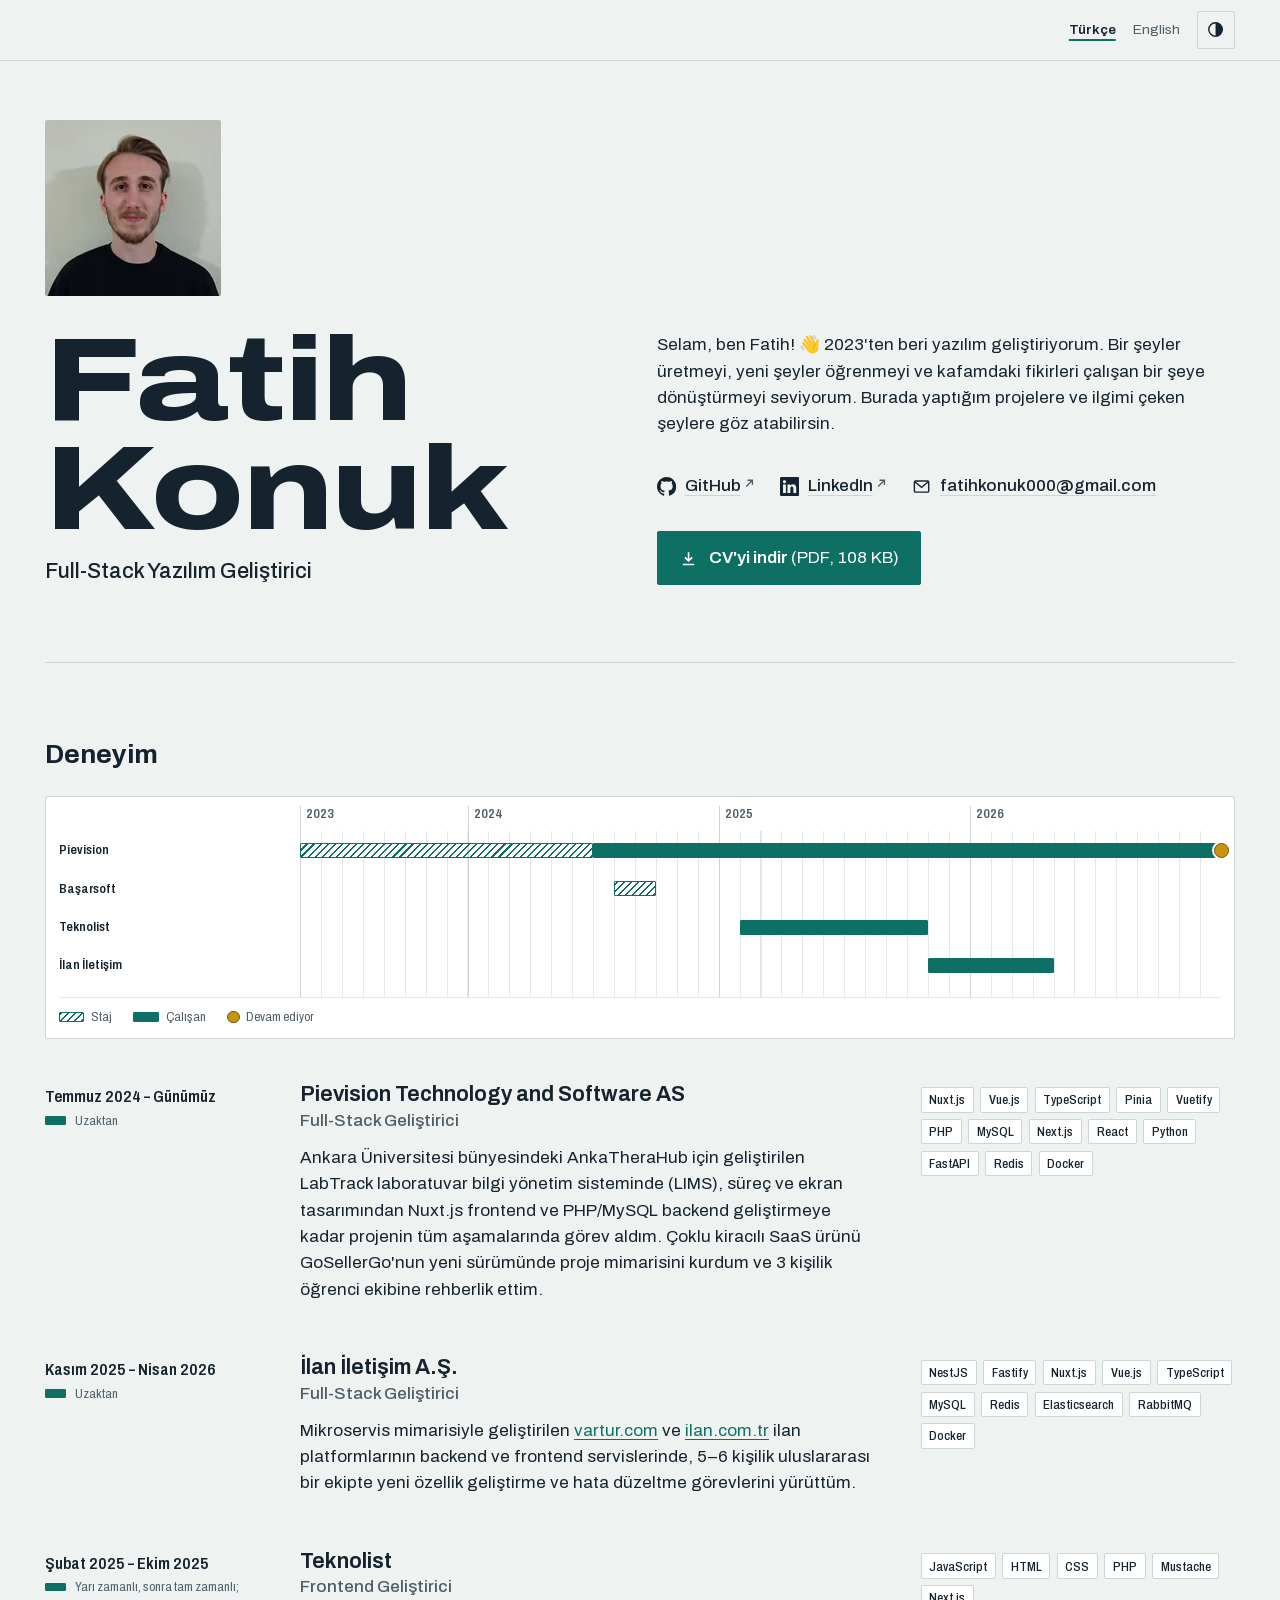
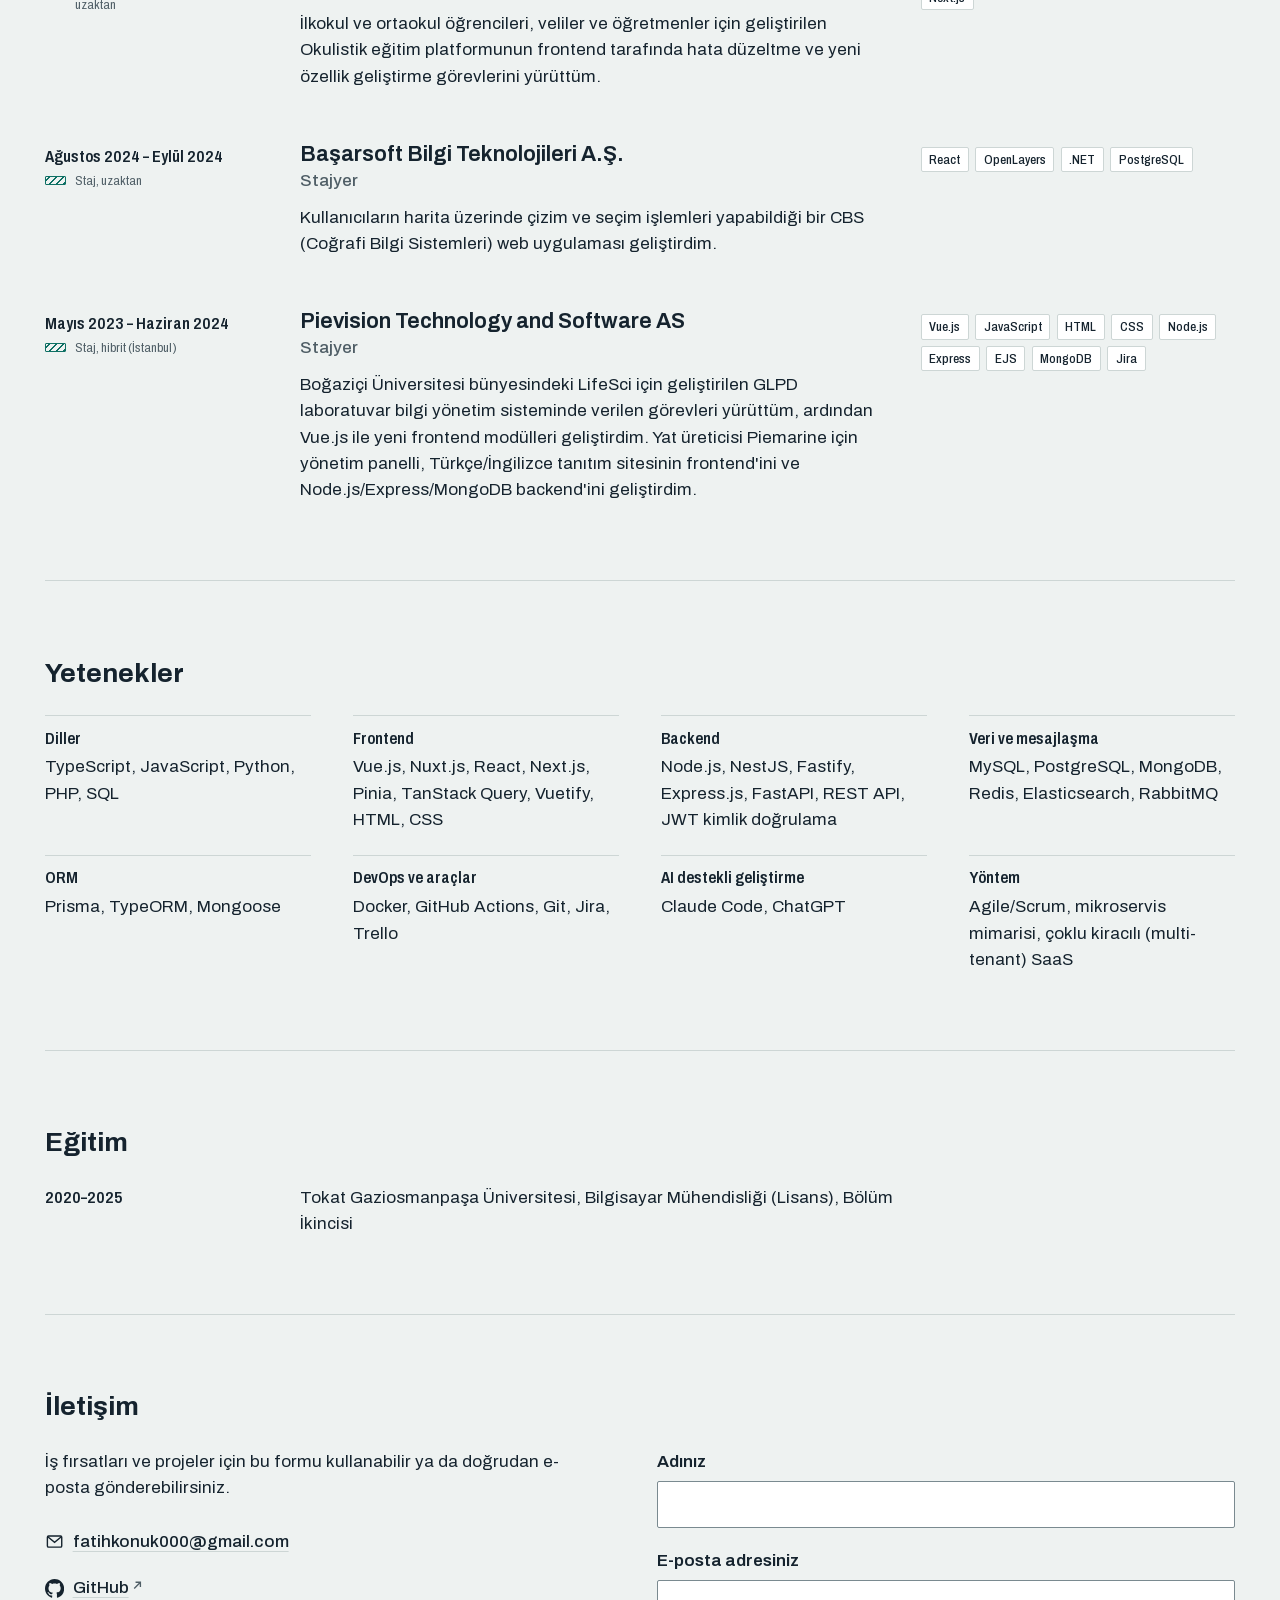
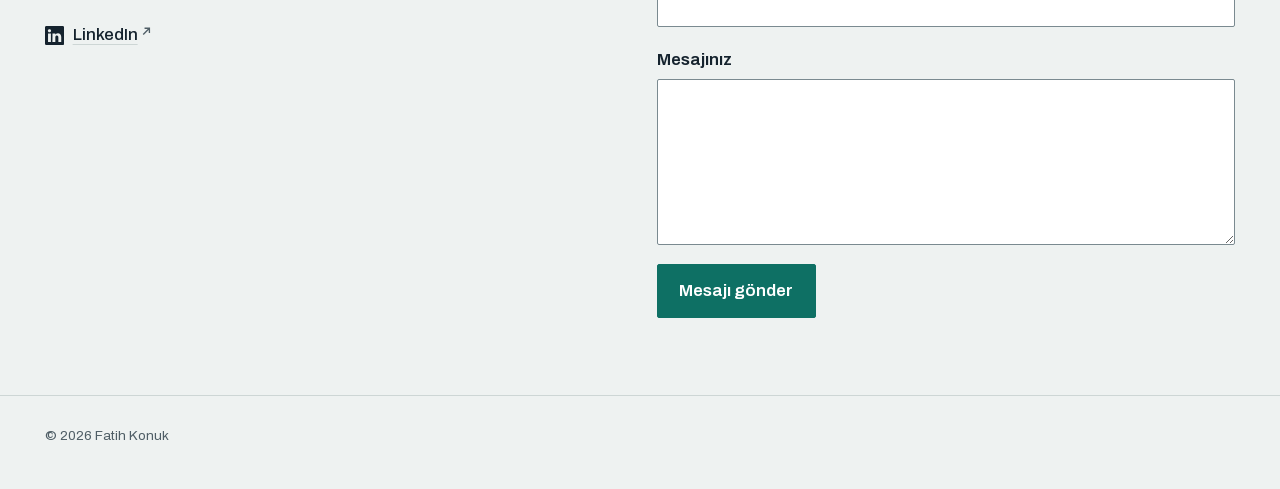
==== index.html @ 6379b663 "Geniş ekran düzeni, scroll animasyonları ve iletişim formu - ≥1200px'te geniş konteyner: iki sütunlu" ====
<!doctype html>
<html lang="tr">
<head>
<meta charset="utf-8">
<meta name="viewport" content="width=device-width, initial-scale=1">
<script>(function(d){d.className+=" js";window.__rvT=setTimeout(function(){d.className+=" rv-off"},3000);try{var m=/[?&]theme=(light|dark)/.exec(location.search),t=m?m[1]:localStorage.getItem("theme");if(t==="light"||t==="dark")d.setAttribute("data-theme",t)}catch(e){}})(document.documentElement)</script>
<title>Fatih Konuk | Full-Stack Yazılım Geliştirici</title>
<meta name="description" content="Fatih Konuk, Vue.js/Nuxt.js, React/Next.js, Node.js/NestJS ve PHP ile kurumsal web uygulamaları geliştiren full-stack geliştirici. Deneyim, yetenekler ve CV.">
<link rel="canonical" href="https://fatihkonuk.github.io/">
<link rel="alternate" hreflang="tr" href="https://fatihkonuk.github.io/">
<link rel="alternate" hreflang="en" href="https://fatihkonuk.github.io/en/">
<link rel="alternate" hreflang="x-default" href="https://fatihkonuk.github.io/">
<meta name="color-scheme" content="light dark">
<meta name="theme-color" content="#EEF2F1" media="(prefers-color-scheme: light)">
<meta name="theme-color" content="#0F1B1D" media="(prefers-color-scheme: dark)">
<meta property="og:type" content="profile">
<meta property="og:site_name" content="Fatih Konuk">
<meta property="og:title" content="Fatih Konuk | Full-Stack Yazılım Geliştirici">
<meta property="og:description" content="Vue.js/Nuxt.js, React/Next.js, Node.js/NestJS ve PHP ile kurumsal web uygulamaları geliştiren full-stack geliştirici. Deneyim, yetenekler ve CV.">
<meta property="og:url" content="https://fatihkonuk.github.io/">
<meta property="og:locale" content="tr_TR">
<meta property="og:locale:alternate" content="en_US">
<meta property="og:image" content="https://fatihkonuk.github.io/assets/img/og-tr.jpg">
<meta property="og:image:width" content="1200">
<meta property="og:image:height" content="630">
<meta property="og:image:alt" content="Fatih Konuk, Full-Stack Yazılım Geliştirici">
<meta property="profile:first_name" content="Fatih">
<meta property="profile:last_name" content="Konuk">
<meta name="twitter:card" content="summary_large_image">
<link rel="icon" href="/favicon.ico" sizes="32x32">
<link rel="icon" href="/favicon.svg" type="image/svg+xml">
<link rel="apple-touch-icon" href="/apple-touch-icon.png">
<link rel="preload" href="/assets/fonts/archivo.woff2" as="font" type="font/woff2" crossorigin>
<link rel="stylesheet" href="/assets/css/site.css">
<script src="/assets/js/site.js" defer></script>
<script type="application/ld+json">
{
  "@context": "https://schema.org",
  "@type": "Person",
  "name": "Fatih Konuk",
  "jobTitle": "Full-Stack Yazılım Geliştirici",
  "url": "https://fatihkonuk.github.io/",
  "image": "https://fatihkonuk.github.io/assets/img/profil-352.jpg",
  "email": "mailto:fatihkonuk000@gmail.com",
  "sameAs": [
    "https://github.com/fatihkonuk",
    "https://www.linkedin.com/in/fatihkonuk/"
  ],
  "worksFor": {
    "@type": "Organization",
    "name": "Pievision Technology and Software AS"
  },
  "alumniOf": {
    "@type": "CollegeOrUniversity",
    "name": "Tokat Gaziosmanpaşa Üniversitesi"
  },
  "knowsAbout": ["Vue.js", "Nuxt.js", "React", "Next.js", "TypeScript", "JavaScript", "Node.js", "NestJS", "PHP", "Python", "FastAPI", "MySQL", "PostgreSQL", "Redis", "Docker"]
}
</script>
</head>
<body>
<a class="skip" href="#main">İçeriğe geç</a>

<header class="topbar">
  <div class="wrap">
    <nav class="lang" aria-label="Dil">
      <a href="/" aria-current="page">Türkçe</a>
      <a href="/en/" hreflang="en" lang="en">English</a>
    </nav>
    <button class="theme-toggle" type="button" aria-pressed="false" title="Temayı değiştir">
      <svg viewBox="0 0 24 24" aria-hidden="true" focusable="false"><circle cx="12" cy="12" r="8.5" fill="none" stroke="currentColor" stroke-width="1.75"/><path d="M12 3.5a8.5 8.5 0 0 1 0 17z" fill="currentColor"/></svg>
      <span class="vh">Koyu tema</span>
    </button>
  </div>
</header>

<main id="main" class="wrap">

  <section id="about" class="hero row" aria-labelledby="name">
    <div class="photo">
      <picture>
        <source type="image/avif" srcset="/assets/img/profil-176.avif 176w, /assets/img/profil-352.avif 352w" sizes="(min-width: 60em) 176px, 96px">
        <source type="image/webp" srcset="/assets/img/profil-176.webp 176w, /assets/img/profil-352.webp 352w" sizes="(min-width: 60em) 176px, 96px">
        <img src="/assets/img/profil-352.jpg" width="176" height="176" alt="Fatih Konuk" fetchpriority="high">
      </picture>
    </div>
    <div class="ident">
      <h1 id="name"><span>Fatih Konuk</span></h1>
      <p class="title">Full-Stack Yazılım Geliştirici</p>
    </div>
    <div class="pitch">
      <p class="about">Selam, ben Fatih! 👋 2023'ten beri yazılım geliştiriyorum. Bir şeyler üretmeyi, yeni şeyler öğrenmeyi ve kafamdaki fikirleri çalışan bir şeye dönüştürmeyi seviyorum. Burada yaptığım projelere ve ilgimi çeken şeylere göz atabilirsin.</p>
      <ul class="contact">
        <li><a href="https://github.com/fatihkonuk" target="_blank" rel="noopener noreferrer"><svg viewBox="0 0 16 16" aria-hidden="true" focusable="false"><path fill="currentColor" d="M8 0C3.58 0 0 3.58 0 8c0 3.54 2.29 6.53 5.47 7.59.4.07.55-.17.55-.38 0-.19-.01-.82-.01-1.49-2.01.37-2.53-.49-2.69-.94-.09-.23-.48-.94-.82-1.13-.28-.15-.68-.52-.01-.53.63-.01 1.08.58 1.23.82.72 1.21 1.87.87 2.33.66.07-.52.28-.87.51-1.07-1.78-.2-3.64-.89-3.64-3.95 0-.87.31-1.59.82-2.15-.08-.2-.36-1.02.08-2.12 0 0 .67-.21 2.2.82.64-.18 1.32-.27 2-.27.68 0 1.36.09 2 .27 1.53-1.04 2.2-.82 2.2-.82.44 1.1.16 1.92.08 2.12.51.56.82 1.27.82 2.15 0 3.07-1.87 3.75-3.65 3.95.29.25.54.73.54 1.48 0 1.07-.01 1.93-.01 2.2 0 .21.15.46.55.38A8.01 8.01 0 0 0 16 8c0-4.42-3.58-8-8-8z"/></svg><span>GitHub</span><svg class="ext" viewBox="0 0 12 12" aria-hidden="true" focusable="false"><path d="M4 2.5h5.5V8M9.5 2.5 2.5 9.5" fill="none" stroke="currentColor" stroke-width="1.5"/></svg><span class="vh"> (yeni sekmede açılır)</span></a></li>
        <li><a href="https://www.linkedin.com/in/fatihkonuk/" target="_blank" rel="noopener noreferrer"><svg viewBox="0 0 16 16" aria-hidden="true" focusable="false"><path fill="currentColor" d="M0 1.15C0 .51.53 0 1.18 0h13.64C15.47 0 16 .51 16 1.15v13.7c0 .64-.53 1.15-1.18 1.15H1.18C.53 16 0 15.49 0 14.85V1.15zm4.94 12.25V6.17h-2.4v7.23h2.4zm-1.2-8.21c.84 0 1.36-.56 1.36-1.25-.02-.71-.52-1.25-1.34-1.25-.82 0-1.36.54-1.36 1.25 0 .69.52 1.25 1.33 1.25h.01zm4.91 8.21V9.36c0-.22.02-.43.08-.59.17-.43.57-.88 1.23-.88.87 0 1.22.66 1.22 1.63v3.87h2.4V9.25c0-2.22-1.18-3.25-2.76-3.25-1.27 0-1.85.7-2.17 1.19V6.17h-2.4c.03.68 0 7.23 0 7.23h2.4z"/></svg><span>LinkedIn</span><svg class="ext" viewBox="0 0 12 12" aria-hidden="true" focusable="false"><path d="M4 2.5h5.5V8M9.5 2.5 2.5 9.5" fill="none" stroke="currentColor" stroke-width="1.5"/></svg><span class="vh"> (yeni sekmede açılır)</span></a></li>
        <li><a href="mailto:fatihkonuk000@gmail.com" rel="noopener noreferrer"><svg viewBox="0 0 24 24" aria-hidden="true" focusable="false"><rect x="3" y="5" width="18" height="14" rx="1.5" fill="none" stroke="currentColor" stroke-width="1.75"/><path d="m3.5 6 8.5 7 8.5-7" fill="none" stroke="currentColor" stroke-width="1.75"/></svg><span>fatihkonuk000@gmail.com</span></a></li>
      </ul>
      <a class="cv btn" href="/cv/fatih-konuk-cv.pdf" download="Fatih-Konuk-CV.pdf" type="application/pdf"><svg viewBox="0 0 24 24" aria-hidden="true" focusable="false"><path d="M12 4v11m-4.5-4.5L12 15l4.5-4.5M5 19.5h14" fill="none" stroke="currentColor" stroke-width="2"/></svg><span>CV'yi indir <span class="meta">(PDF, 108 KB)</span></span></a>
    </div>
  </section>

  <section id="experience" aria-labelledby="experience-h">
    <h2 id="experience-h">Deneyim</h2>

    <figure class="lanes" aria-hidden="true">
      <div class="scale">
        <span class="yr" style="--m:0" data-y="2023" data-ys="’23"></span>
        <span class="yr" style="--m:8" data-y="2024" data-ys="’24"></span>
        <span class="yr" style="--m:20" data-y="2025" data-ys="’25"></span>
        <span class="yr" style="--m:32" data-y="2026" data-ys="’26"></span>
      </div>
      <div class="lane">
        <span class="lane-name">Pievision</span>
        <span class="track"><span class="bar intern" style="--s:0;--e:14;--i:0"></span><span class="bar" style="--s:14;--i:1"></span><span class="now"></span></span>
      </div>
      <div class="lane">
        <span class="lane-name">Başarsoft</span>
        <span class="track"><span class="bar intern" style="--s:15;--e:17;--i:2"></span></span>
      </div>
      <div class="lane">
        <span class="lane-name">Teknolist</span>
        <span class="track"><span class="bar" style="--s:21;--e:30;--i:3"></span></span>
      </div>
      <div class="lane">
        <span class="lane-name">İlan İletişim</span>
        <span class="track"><span class="bar" style="--s:30;--e:36;--i:4"></span></span>
      </div>
      <figcaption class="legend"><span><i class="intern"></i>Staj</span><span><i></i>Çalışan</span><span><i class="dot"></i>Devam ediyor</span></figcaption>
    </figure>

    <ol class="jobs">
      <li class="job row">
        <div class="when">
          <p class="dates"><time datetime="2024-07">Temmuz 2024</time> – Günümüz</p>
          <p class="kind">Uzaktan</p>
        </div>
        <div class="body">
          <h3>Pievision Technology and Software AS</h3>
          <p class="role">Full-Stack Geliştirici</p>
          <p class="desc">Ankara Üniversitesi bünyesindeki AnkaTheraHub için geliştirilen LabTrack laboratuvar bilgi yönetim sisteminde (LIMS), süreç ve ekran tasarımından Nuxt.js frontend ve PHP/MySQL backend geliştirmeye kadar projenin tüm aşamalarında görev aldım. Çoklu kiracılı SaaS ürünü GoSellerGo'nun yeni sürümünde proje mimarisini kurdum ve 3 kişilik öğrenci ekibine rehberlik ettim.</p>
        </div>
        <ul class="tags" aria-label="Teknolojiler">
          <li>Nuxt.js</li><li>Vue.js</li><li>TypeScript</li><li>Pinia</li><li>Vuetify</li><li>PHP</li><li>MySQL</li><li>Next.js</li><li>React</li><li>Python</li><li>FastAPI</li><li>Redis</li><li>Docker</li>
        </ul>
      </li>
      <li class="job row">
        <div class="when">
          <p class="dates"><time datetime="2025-11">Kasım 2025</time> – <time datetime="2026-04">Nisan 2026</time></p>
          <p class="kind">Uzaktan</p>
        </div>
        <div class="body">
          <h3>İlan İletişim A.Ş.</h3>
          <p class="role">Full-Stack Geliştirici</p>
          <p class="desc">Mikroservis mimarisiyle geliştirilen <a href="https://vartur.com" rel="noopener noreferrer">vartur.com</a> ve <a href="https://ilan.com.tr" rel="noopener noreferrer">ilan.com.tr</a> ilan platformlarının backend ve frontend servislerinde, 5–6 kişilik uluslararası bir ekipte yeni özellik geliştirme ve hata düzeltme görevlerini yürüttüm.</p>
        </div>
        <ul class="tags" aria-label="Teknolojiler">
          <li>NestJS</li><li>Fastify</li><li>Nuxt.js</li><li>Vue.js</li><li>TypeScript</li><li>MySQL</li><li>Redis</li><li>Elasticsearch</li><li>RabbitMQ</li><li>Docker</li>
        </ul>
      </li>
      <li class="job row">
        <div class="when">
          <p class="dates"><time datetime="2025-02">Şubat 2025</time> – <time datetime="2025-10">Ekim 2025</time></p>
          <p class="kind">Yarı zamanlı, sonra tam zamanlı; uzaktan</p>
        </div>
        <div class="body">
          <h3>Teknolist</h3>
          <p class="role">Frontend Geliştirici</p>
          <p class="desc">İlkokul ve ortaokul öğrencileri, veliler ve öğretmenler için geliştirilen Okulistik eğitim platformunun frontend tarafında hata düzeltme ve yeni özellik geliştirme görevlerini yürüttüm.</p>
        </div>
        <ul class="tags" aria-label="Teknolojiler">
          <li>JavaScript</li><li>HTML</li><li>CSS</li><li>PHP</li><li>Mustache</li><li>Next.js</li>
        </ul>
      </li>
      <li class="job row">
        <div class="when">
          <p class="dates"><time datetime="2024-08">Ağustos 2024</time> – <time datetime="2024-09">Eylül 2024</time></p>
          <p class="kind intern">Staj, uzaktan</p>
        </div>
        <div class="body">
          <h3>Başarsoft Bilgi Teknolojileri A.Ş.</h3>
          <p class="role">Stajyer</p>
          <p class="desc">Kullanıcıların harita üzerinde çizim ve seçim işlemleri yapabildiği bir CBS (Coğrafi Bilgi Sistemleri) web uygulaması geliştirdim.</p>
        </div>
        <ul class="tags" aria-label="Teknolojiler">
          <li>React</li><li>OpenLayers</li><li>.NET</li><li>PostgreSQL</li>
        </ul>
      </li>
      <li class="job row">
        <div class="when">
          <p class="dates"><time datetime="2023-05">Mayıs 2023</time> – <time datetime="2024-06">Haziran 2024</time></p>
          <p class="kind intern">Staj, hibrit (İstanbul)</p>
        </div>
        <div class="body">
          <h3>Pievision Technology and Software AS</h3>
          <p class="role">Stajyer</p>
          <p class="desc">Boğaziçi Üniversitesi bünyesindeki LifeSci için geliştirilen GLPD laboratuvar bilgi yönetim sisteminde verilen görevleri yürüttüm, ardından Vue.js ile yeni frontend modülleri geliştirdim. Yat üreticisi Piemarine için yönetim panelli, Türkçe/İngilizce tanıtım sitesinin frontend'ini ve Node.js/Express/MongoDB backend'ini geliştirdim.</p>
        </div>
        <ul class="tags" aria-label="Teknolojiler">
          <li>Vue.js</li><li>JavaScript</li><li>HTML</li><li>CSS</li><li>Node.js</li><li>Express</li><li>EJS</li><li>MongoDB</li><li>Jira</li>
        </ul>
      </li>
    </ol>
  </section>

  <section id="skills" aria-labelledby="skills-h">
    <h2 id="skills-h">Yetenekler</h2>
    <dl class="skills">
      <div><dt>Diller</dt><dd>TypeScript, JavaScript, Python, PHP, SQL</dd></div>
      <div><dt>Frontend</dt><dd>Vue.js, Nuxt.js, React, Next.js, Pinia, TanStack Query, Vuetify, HTML, CSS</dd></div>
      <div><dt>Backend</dt><dd>Node.js, NestJS, Fastify, Express.js, FastAPI, REST API, JWT kimlik doğrulama</dd></div>
      <div><dt>Veri ve mesajlaşma</dt><dd>MySQL, PostgreSQL, MongoDB, Redis, Elasticsearch, RabbitMQ</dd></div>
      <div><dt>ORM</dt><dd>Prisma, TypeORM, Mongoose</dd></div>
      <div><dt>DevOps ve araçlar</dt><dd>Docker, GitHub Actions, Git, Jira, Trello</dd></div>
      <div><dt>AI destekli geliştirme</dt><dd>Claude Code, ChatGPT</dd></div>
      <div><dt>Yöntem</dt><dd>Agile/Scrum, mikroservis mimarisi, çoklu kiracılı (multi-tenant) SaaS</dd></div>
    </dl>
  </section>

  <section id="education" aria-labelledby="education-h">
    <h2 id="education-h">Eğitim</h2>
    <div class="edu row">
      <p class="years"><time datetime="2020-09">2020</time>–<time datetime="2025-06">2025</time></p>
      <p>Tokat Gaziosmanpaşa Üniversitesi, Bilgisayar Mühendisliği (Lisans), Bölüm İkincisi</p>
    </div>
  </section>

  <section id="contact" aria-labelledby="contact-h">
    <h2 id="contact-h">İletişim</h2>
    <div class="contact-grid">
      <div class="contact-text">
        <p>İş fırsatları ve projeler için bu formu kullanabilir ya da doğrudan e-posta gönderebilirsiniz.</p>
        <ul class="contact contact-stack" aria-label="Doğrudan iletişim">
          <li><a href="mailto:fatihkonuk000@gmail.com" rel="noopener noreferrer"><svg viewBox="0 0 24 24" aria-hidden="true" focusable="false"><rect x="3" y="5" width="18" height="14" rx="1.5" fill="none" stroke="currentColor" stroke-width="1.75"/><path d="m3.5 6 8.5 7 8.5-7" fill="none" stroke="currentColor" stroke-width="1.75"/></svg><span>fatihkonuk000@gmail.com</span></a></li>
          <li><a href="https://github.com/fatihkonuk" target="_blank" rel="noopener noreferrer"><svg viewBox="0 0 16 16" aria-hidden="true" focusable="false"><path fill="currentColor" d="M8 0C3.58 0 0 3.58 0 8c0 3.54 2.29 6.53 5.47 7.59.4.07.55-.17.55-.38 0-.19-.01-.82-.01-1.49-2.01.37-2.53-.49-2.69-.94-.09-.23-.48-.94-.82-1.13-.28-.15-.68-.52-.01-.53.63-.01 1.08.58 1.23.82.72 1.21 1.87.87 2.33.66.07-.52.28-.87.51-1.07-1.78-.2-3.64-.89-3.64-3.95 0-.87.31-1.59.82-2.15-.08-.2-.36-1.02.08-2.12 0 0 .67-.21 2.2.82.64-.18 1.32-.27 2-.27.68 0 1.36.09 2 .27 1.53-1.04 2.2-.82 2.2-.82.44 1.1.16 1.92.08 2.12.51.56.82 1.27.82 2.15 0 3.07-1.87 3.75-3.65 3.95.29.25.54.73.54 1.48 0 1.07-.01 1.93-.01 2.2 0 .21.15.46.55.38A8.01 8.01 0 0 0 16 8c0-4.42-3.58-8-8-8z"/></svg><span>GitHub</span><svg class="ext" viewBox="0 0 12 12" aria-hidden="true" focusable="false"><path d="M4 2.5h5.5V8M9.5 2.5 2.5 9.5" fill="none" stroke="currentColor" stroke-width="1.5"/></svg><span class="vh"> (yeni sekmede açılır)</span></a></li>
          <li><a href="https://www.linkedin.com/in/fatihkonuk/" target="_blank" rel="noopener noreferrer"><svg viewBox="0 0 16 16" aria-hidden="true" focusable="false"><path fill="currentColor" d="M0 1.15C0 .51.53 0 1.18 0h13.64C15.47 0 16 .51 16 1.15v13.7c0 .64-.53 1.15-1.18 1.15H1.18C.53 16 0 15.49 0 14.85V1.15zm4.94 12.25V6.17h-2.4v7.23h2.4zm-1.2-8.21c.84 0 1.36-.56 1.36-1.25-.02-.71-.52-1.25-1.34-1.25-.82 0-1.36.54-1.36 1.25 0 .69.52 1.25 1.33 1.25h.01zm4.91 8.21V9.36c0-.22.02-.43.08-.59.17-.43.57-.88 1.23-.88.87 0 1.22.66 1.22 1.63v3.87h2.4V9.25c0-2.22-1.18-3.25-2.76-3.25-1.27 0-1.85.7-2.17 1.19V6.17h-2.4c.03.68 0 7.23 0 7.23h2.4z"/></svg><span>LinkedIn</span><svg class="ext" viewBox="0 0 12 12" aria-hidden="true" focusable="false"><path d="M4 2.5h5.5V8M9.5 2.5 2.5 9.5" fill="none" stroke="currentColor" stroke-width="1.5"/></svg><span class="vh"> (yeni sekmede açılır)</span></a></li>
        </ul>
      </div>
      <form class="form" action="https://api.web3forms.com/submit" method="POST" aria-label="İletişim formu" data-sending="Gönderiliyor…" data-ok="Mesajınız gönderildi. Teşekkürler." data-fail="Mesaj gönderilemedi. Bağlantınızı kontrol edip tekrar deneyin ya da {mail} adresine yazın.">
        <p id="sent" class="sent-note" tabindex="-1">Mesajınız gönderildi. Teşekkürler.</p>
        <input type="hidden" name="access_key" value="bd9f247a-1889-4f71-91ae-19e8a4e8dce7">
        <input type="hidden" name="subject" value="fatihkonuk.github.io üzerinden yeni mesaj">
        <input type="hidden" name="from_name" value="fatihkonuk.github.io">
        <input type="hidden" name="redirect" value="https://fatihkonuk.github.io/#sent">
        <input type="checkbox" name="botcheck" class="hp" style="display: none;" tabindex="-1" aria-label="Bu alanı boş bırakın">
        <div class="field">
          <label for="f-name">Adınız</label>
          <input id="f-name" name="name" type="text" autocomplete="name" required maxlength="100" data-error="Adınızı yazın.">
          <p class="field-error" id="f-name-err" hidden></p>
        </div>
        <div class="field">
          <label for="f-email">E-posta adresiniz</label>
          <input id="f-email" name="email" type="email" autocomplete="email" required maxlength="200" data-error="Geçerli bir e-posta adresi yazın.">
          <p class="field-error" id="f-email-err" hidden></p>
        </div>
        <div class="field">
          <label for="f-message">Mesajınız</label>
          <textarea id="f-message" name="message" rows="6" required maxlength="5000" data-error="Mesajınızı yazın."></textarea>
          <p class="field-error" id="f-message-err" hidden></p>
        </div>
        <div class="form-actions">
          <button class="btn" type="submit">Mesajı gönder</button>
          <p class="form-status" role="status" aria-live="polite"></p>
        </div>
      </form>
    </div>
  </section>

</main>

<footer class="foot">
  <div class="wrap">
    <p class="copy">© 2026 Fatih Konuk</p>
  </div>
</footer>
</body>
</html>
---- assets/css/site.css ----
/* fatihkonuk.github.io — tek stil dosyası
   Yön: "Paralel şerit" (laboratuvar planlama takvimi). Tek aile: Archivo (değişken, wdth 62–125). */

/* ---------- Font (self-host) ----------
   Tek değişken woff2: Archivo (wght 100–900, wdth 62–125), Latin-1 + Türkçe + noktalama alt kümesi.
   Üretim adımı README'de. */
@font-face {
  font-family: "Archivo";
  font-style: normal;
  font-weight: 100 900;
  font-stretch: 62% 125%;
  font-display: swap;
  src: url("/assets/fonts/archivo.woff2") format("woff2");
}

/* ---------- Tokenlar ---------- */
:root {
  color-scheme: light;
  --bench: #eef2f1;      /* zemin ("tezgâh") */
  --surface: #ffffff;    /* yüzey */
  --ink: #15232e;        /* mürekkep */
  --muted: #4f5e66;      /* ikincil metin */
  --accent: #0e7064;     /* reagent teal: metin + bar */
  --on-accent: #ffffff;
  --live: #c8930e;       /* "devam ediyor" (yalnızca güncel işin ucu) */
  --live-ring: #7a5a08;  /* açık zeminde 3:1 için nokta çerçevesi */
  --rule: #cdd6d5;       /* ayıraç çizgileri */
  --grid: #e3e9e8;       /* ay ızgarası */
  --field-border: #7a8a90; /* form alanı kenarı (3:1) */
  --danger: #a3261b;     /* form hataları */

  --font: "Archivo", system-ui, -apple-system, "Segoe UI", Roboto, sans-serif;
  --step--1: 0.8rem;     /* 13.6px */
  --step-0: 1rem;        /* 17px */
  --step-1: 1.25rem;     /* 21.25px */
  --step-2: 1.5625rem;   /* 26.6px */
  --step-3: 1.953rem;    /* 33.2px */

  --rail: 12.5rem;       /* veri sütunu: foto, kulvar adları, tarihler, kategori */
  --gap: 2.5rem;
  --pad: 1rem;           /* mobil kenar boşluğu */
  --measure: 64ch;
  --lane-h: 1.75rem;
  --bar-h: 0.875rem;
}

@media (prefers-color-scheme: dark) {
  :root:not([data-theme="light"]) {
    color-scheme: dark;
    --bench: #0f1b1d;
    --surface: #16262a;
    --ink: #e2ecea;
    --muted: #9fb2b0;
    --accent: #5cc8b4;
    --on-accent: #0f1b1d;
    --live: #e2b33c;
    --live-ring: #e2b33c;
    --rule: #2a3d41;
    --grid: #1f3236;
    --field-border: #5e7478;
    --danger: #f09a8f;
  }
}
:root[data-theme="dark"] {
  color-scheme: dark;
  --bench: #0f1b1d;
  --surface: #16262a;
  --ink: #e2ecea;
  --muted: #9fb2b0;
  --accent: #5cc8b4;
  --on-accent: #0f1b1d;
  --live: #e2b33c;
  --live-ring: #e2b33c;
  --rule: #2a3d41;
  --grid: #1f3236;
  --field-border: #5e7478;
  --danger: #f09a8f;
}

/* ---------- Taban ---------- */
*, *::before, *::after { box-sizing: border-box; }

html {
  font-size: 106.25%; /* 17px */
  -webkit-text-size-adjust: 100%;
  text-size-adjust: 100%;
}

body {
  margin: 0;
  background: var(--bench);
  color: var(--ink);
  font-family: var(--font);
  font-size: var(--step-0);
  line-height: 1.55;
  font-stretch: 100%;
  font-kerning: normal;
  overflow-wrap: break-word;
}

h1, h2, h3, p, ul, ol, dl, dd, figure { margin: 0; }
ul, ol { padding: 0; list-style: none; }
img, svg { display: block; max-width: 100%; }

a {
  color: inherit;
  text-decoration-thickness: 1px;
  text-underline-offset: 0.2em;
}
a:hover { color: var(--accent); }

:focus-visible {
  outline: 2px solid var(--accent);
  outline-offset: 3px;
}

time { font-variant-numeric: tabular-nums; }

.vh {
  position: absolute !important;
  width: 1px; height: 1px;
  margin: -1px; padding: 0;
  overflow: hidden;
  clip: rect(0 0 0 0);
  white-space: nowrap;
  border: 0;
}

.skip {
  position: absolute;
  left: var(--pad);
  top: 0.5rem;
  z-index: 10;
  padding: 0.5rem 0.875rem;
  background: var(--ink);
  color: var(--bench);
  border-radius: 2px;
  font-weight: 600;
  text-decoration: none;
  transform: translateY(-200%);
}
.skip:focus { transform: none; }
.skip:hover { color: var(--bench); }

.wrap {
  width: 100%;
  max-width: 68rem;
  margin-inline: auto;
  padding-inline: var(--pad);
}

/* ---------- Üst çubuk ---------- */
.topbar {
  border-bottom: 1px solid var(--rule);
}
.topbar .wrap {
  display: flex;
  align-items: center;
  gap: 1rem;
  min-height: 3.5rem;
}
.brand {
  margin-right: auto;
  font-weight: 700;
  font-stretch: 125%;
  font-size: var(--step--1);
  letter-spacing: 0.01em;
}
.lang {
  display: flex;
  margin-left: auto;
  gap: 1rem;
  font-size: var(--step--1);
}
.lang a { text-decoration: none; color: var(--muted); }
.lang a:hover { color: var(--accent); }
.lang a[aria-current="page"] {
  color: var(--ink);
  font-weight: 600;
  text-decoration: underline;
  text-decoration-thickness: 2px;
  text-decoration-color: var(--accent);
  text-underline-offset: 0.35em;
}

.theme-toggle {
  display: inline-grid;
  place-items: center;
  width: 2.25rem;
  height: 2.25rem;
  padding: 0;
  border: 1px solid var(--rule);
  border-radius: 2px;
  background: transparent;
  color: var(--ink);
  cursor: pointer;
}
.theme-toggle:hover { border-color: var(--accent); color: var(--accent); }
.theme-toggle svg { width: 1.125rem; height: 1.125rem; }
.theme-toggle[aria-pressed="true"] svg { transform: rotate(180deg); }

/* ---------- Bölümler ---------- */
main > section,
.hero {
  padding-block: 3rem;
}
main > section + section { border-top: 1px solid var(--rule); }

h2 {
  font-size: var(--step-2);
  font-weight: 700;
  line-height: 1.2;
  margin-bottom: 1.5rem;
}

/* Masaüstünde iki sütun: solda veri sütunu (rail), sağda içerik */
.row {
  display: grid;
  gap: 0.25rem;
}

/* ---------- Hero ---------- */
.hero { padding-top: 2rem; }
.hero .photo img {
  width: 96px;
  height: 96px;
  object-fit: cover;
  border-radius: 2px;
  background: var(--surface);
}
.hero .photo { margin-bottom: 1.25rem; }

h1 > span { display: inline-block; }
h1 {
  font-size: clamp(2.75rem, 7vw, 5.5rem);
  /* Hero animasyonu için satır maskesi; inişli harfler için küçük pay */
  overflow: hidden;
  padding-bottom: 0.06em;
  margin-bottom: -0.06em;
  font-weight: 800;
  font-stretch: 112%;
  line-height: 0.98;
  letter-spacing: -0.01em;
}
.title {
  margin-top: 0.75rem;
  font-size: var(--step-1);
  font-weight: 500;
  line-height: 1.3;
}
.about {
  margin-top: 1.25rem;
  max-width: var(--measure);
  color: var(--ink);
}

.contact {
  display: flex;
  flex-wrap: wrap;
  gap: 0.5rem 1.5rem;
  margin-top: 1.5rem;
}
.contact a {
  display: inline-flex;
  align-items: center;
  gap: 0.5rem;
  min-height: 2.75rem;
  text-decoration: none;
  font-weight: 500;
}
.contact a span {
  text-decoration: underline;
  text-decoration-thickness: 1px;
  text-decoration-color: var(--rule);
  text-underline-offset: 0.25em;
}
.contact a:hover span { text-decoration-color: currentColor; }
.contact svg { width: 1.125rem; height: 1.125rem; flex: none; }
/* Yeni sekmede açılan linkler: küçük ↗ (aria-hidden; bilgi .vh metninde) */
.contact svg.ext {
  width: 0.625rem;
  height: 0.625rem;
  margin-left: -0.3rem;
  align-self: flex-start;
  margin-top: 0.85rem;
  color: var(--muted);
}
.contact a:hover svg.ext { color: currentColor; }

.btn {
  display: inline-flex;
  justify-content: center;
  align-items: center;
  gap: 0.625rem;
  padding: 0.75rem 1.25rem;
  min-height: 3rem;
  background: var(--accent);
  color: var(--on-accent);
  border: 1px solid var(--accent);
  border-radius: 2px;
  font: inherit;
  font-weight: 600;
  text-decoration: none;
  cursor: pointer;
}
.btn:hover { color: var(--on-accent); background: var(--ink); border-color: var(--ink); }
.btn:disabled { opacity: 0.6; cursor: progress; }
.btn:disabled:hover { background: var(--accent); border-color: var(--accent); }
.cv {
  display: flex;
  justify-content: center;
  align-items: center;
  gap: 0.625rem;
  margin-top: 1.25rem;
  padding: 0.75rem 1.25rem;
  min-height: 3rem;
  background: var(--accent);
  color: var(--on-accent);
  border: 1px solid var(--accent);
  border-radius: 2px;
  font-weight: 600;
  text-decoration: none;
}
.cv:hover { color: var(--on-accent); background: var(--ink); border-color: var(--ink); }
.cv svg { width: 1.125rem; height: 1.125rem; flex: none; }
.cv .meta { font-weight: 400; }

/* ---------- Kulvar şeridi (imza öğesi) ---------- */
.lanes {
  --span: 42;           /* 2023-05 = 0; site.js bugünün ayına göre günceller */
  --label: 5.25rem;
  --lane-gap: 0.75rem;
  position: relative;
  padding: 2rem 0.75rem 0.75rem 0.75rem;
  background: var(--surface);
  border: 1px solid var(--rule);
  border-radius: 2px;
  font-stretch: 75%;
  font-size: var(--step--1);
  line-height: 1.2;
  font-variant-numeric: tabular-nums;
}

/* Ay ızgarası + yıl çizgileri: tüm kulvarların arkasında tek katman */
.lanes .scale {
  position: absolute;
  top: 0.5rem;
  bottom: 0.75rem;
  left: calc(0.75rem + var(--label) + var(--lane-gap));
  right: 0.75rem;
  background:
    repeating-linear-gradient(to right, var(--grid) 0 1px, transparent 1px calc(100% / var(--span)))
    0 1.5rem / 100% calc(100% - 1.5rem) no-repeat;
}
.lanes .yr {
  position: absolute;
  top: 0;
  bottom: 0;
  left: calc(var(--m) / var(--span) * 100%);
  border-left: 1px solid var(--rule);
  padding-left: 0.3rem;
  color: var(--muted);
  font-weight: 600;
}
.lanes .yr::before { content: attr(data-ys); }

.lane {
  position: relative;
  display: grid;
  grid-template-columns: var(--label) minmax(0, 1fr);
  column-gap: var(--lane-gap);
  align-items: center;
  height: var(--lane-h);
}
.lane-name {
  font-weight: 600;
  white-space: nowrap;
  overflow: hidden;
  text-overflow: ellipsis;
}
.track {
  position: relative;
  height: var(--bar-h);
}

.bar {
  position: absolute;
  top: 0;
  bottom: 0;
  left: calc(var(--s) / var(--span) * 100%);
  width: calc((var(--e, var(--span)) - var(--s)) / var(--span) * 100%);
  min-width: 3px;
  background: var(--accent);
  border: 1px solid var(--accent);
  border-radius: 1px;
  transform-origin: left center;
}
/* Taramalı = staj. Ayrım desene dayanır, renk körlüğünde de okunur. */
.bar.intern {
  background: repeating-linear-gradient(-45deg, var(--accent) 0 1.5px, transparent 1.5px 5px);
}
.now {
  position: absolute;
  top: 50%;
  left: 100%;
  width: 0.875rem;
  height: 0.875rem;
  margin: -0.4375rem 0 0 -0.4375rem;
  border-radius: 50%;
  background: var(--live);
  border: 1px solid var(--live-ring);
  box-shadow: 0 0 0 2px var(--surface);
}

.legend {
  position: relative; /* ızgara katmanının üstünde: çizgiler lejanttan geçmez */
  background: var(--surface);
  display: flex;
  flex-wrap: wrap;
  gap: 0.25rem 1.25rem;
  margin-top: 0.75rem;
  padding-top: 0.625rem;
  border-top: 1px solid var(--grid);
  color: var(--muted);
}
.legend span {
  display: inline-flex;
  align-items: center;
  gap: 0.4rem;
}
.legend i {
  display: inline-block;
  width: 1.5rem;
  height: 0.625rem;
  border: 1px solid var(--accent);
  border-radius: 1px;
  background: var(--accent);
}
.legend i.intern {
  background: repeating-linear-gradient(-45deg, var(--accent) 0 1.5px, transparent 1.5px 5px);
}
.legend i.dot {
  width: 0.75rem;
  height: 0.75rem;
  border-radius: 50%;
  border-color: var(--live-ring);
  background: var(--live);
}

@keyframes grow { from { transform: scaleX(0); } to { transform: scaleX(1); } }
@keyframes appear { from { opacity: 0; } to { opacity: 1; } }

/* ---------- Deneyim listesi ---------- */
.jobs {
  display: grid;
  gap: 2.5rem;
  margin-top: 2.5rem;
}
.when {
  display: flex;
  flex-direction: column;
  gap: 0.2rem;
}
.dates {
  font-stretch: 75%;
  font-weight: 600;
  line-height: 1.3;
}
.dates time { white-space: nowrap; }
.kind {
  display: flex;
  align-items: baseline;
  gap: 0.5rem;
  color: var(--muted);
  font-size: var(--step--1);
  font-stretch: 75%;
  line-height: 1.35;
}
/* Listede şeritteki deseni tekrarlayan küçük örnek: taramalı = staj, dolu = çalışan */
.kind::before {
  content: "";
  flex: none;
  width: 1.25rem;
  height: 0.5rem;
  border: 1px solid var(--accent);
  border-radius: 1px;
  background: var(--accent);
}
.kind.intern::before {
  background: repeating-linear-gradient(-45deg, var(--accent) 0 1.5px, transparent 1.5px 5px);
}

.job h3 {
  font-size: var(--step-1);
  font-weight: 650;
  line-height: 1.25;
}
.role {
  color: var(--muted);
  font-weight: 500;
}
.job .desc {
  margin-top: 0.625rem;
  max-width: var(--measure);
}
.desc a { color: var(--accent); }
.desc a:hover { color: var(--ink); }

.tags {
  display: flex;
  flex-wrap: wrap;
  gap: 0.375rem;
  margin-top: 0.875rem;
}
/* "Numune etiketi": 2px köşe, 1px kenar, dar Archivo */
.tags li {
  padding: 0.125rem 0.45rem;
  background: var(--surface);
  border: 1px solid var(--rule);
  border-radius: 2px;
  font-size: var(--step--1);
  font-stretch: 75%;
  font-weight: 500;
  line-height: 1.4;
}

/* ---------- Yetenekler: raf düzeni ---------- */
.skills {
  display: grid;
  gap: 1.25rem 2rem;
}
.skills > div {
  position: relative;
  display: grid;
  align-content: start;
  gap: 0.15rem;
  padding-top: 0.625rem;
}
/* Hücrenin üst çizgisi (reveal'da soldan çizilir) */
.skills > div::before {
  content: "";
  position: absolute;
  top: 0;
  left: 0;
  right: 0;
  height: 1px;
  background: var(--rule);
  transform-origin: left center;
}
.skills dt {
  font-weight: 600;
  font-stretch: 75%;
}
.skills dd { max-width: var(--measure); }

/* ---------- Eğitim satırı ---------- */
.edu .years {
  font-stretch: 75%;
  font-weight: 600;
}
.edu p { max-width: var(--measure); }

/* ---------- Alt bilgi ---------- */
.foot {
  border-top: 1px solid var(--rule);
  padding-block: 1.75rem 2.5rem;
  color: var(--muted);
  font-size: var(--step--1);
}
.foot .wrap {
  display: flex;
  flex-wrap: wrap;
  gap: 0.5rem 1.5rem;
}
.foot a { color: var(--ink); }
.foot a:hover { color: var(--accent); }

/* ---------- İletişim ---------- */
.contact-grid {
  display: grid;
  gap: 2rem;
}
.contact-text p { max-width: var(--measure); }
.contact-stack {
  flex-direction: column;
  gap: 0;
  margin-top: 1rem;
}

.form {
  display: grid;
  gap: 1.125rem;
  max-width: 34rem;
}
.field {
  display: grid;
  gap: 0.375rem;
}
.field label { font-weight: 600; }
.field input,
.field textarea {
  width: 100%;
  margin: 0;
  padding: 0.625rem 0.75rem;
  font: inherit;
  font-size: max(16px, 1rem); /* iOS'ta odakta yakınlaştırmayı önler */
  line-height: 1.4;
  color: var(--ink);
  background: var(--surface);
  border: 1px solid var(--field-border);
  border-radius: 2px;
}
.field textarea { min-height: 9rem; resize: vertical; }
.field input:focus-visible,
.field textarea:focus-visible {
  outline: 2px solid var(--accent);
  outline-offset: 1px;
  border-color: var(--accent);
}
/* Hata: yalnızca renk değil; kalın kenar + ikonlu metin */
.field [aria-invalid="true"] {
  border: 2px solid var(--danger);
  padding: calc(0.625rem - 1px) calc(0.75rem - 1px);
}
.field-error,
.form-status {
  display: flex;
  align-items: baseline;
  gap: 0.45rem;
  font-size: var(--step--1);
  font-weight: 600;
  line-height: 1.4;
}
.field-error { color: var(--danger); }
.field-error[hidden] { display: none; }
.field-error::before,
.form-status[data-state]::before {
  flex: none;
  display: inline-grid;
  place-items: center;
  width: 1.25em;
  height: 1.25em;
  border-radius: 50%;
  font-size: 0.85em;
  font-weight: 800;
  font-stretch: 100%;
  line-height: 1;
  transform: translateY(0.15em);
}
.field-error::before,
.form-status[data-state="error"]::before {
  content: "!";
  background: var(--danger);
  color: var(--surface);
}
.form-status[data-state="ok"]::before {
  content: "\2713";
  background: var(--accent);
  color: var(--surface);
}
.form-status[data-state="pending"]::before { content: none; }
.form-status:empty { display: none; }
.form-status[data-state="pending"] { color: var(--muted); font-weight: 500; }
.form-status[data-state="ok"] { color: var(--accent); }
.form-status[data-state="error"] { color: var(--danger); }
.form-status a { color: inherit; }
.form-actions {
  display: flex;
  flex-wrap: wrap;
  align-items: center;
  gap: 0.75rem 1.25rem;
}
/* JS'siz gönderimden sonra (redirect → #sent) görünen not */
.sent-note { display: none; }
.sent-note:target {
  display: block;
  padding: 0.625rem 0.75rem;
  border: 1px solid var(--accent);
  border-radius: 2px;
  color: var(--accent);
  font-weight: 600;
}

/* ---------- 404 ---------- */
.notfound h1 { font-size: var(--step-3); font-stretch: 112%; }
.notfound h2 { margin-bottom: 0; }
.notfound .back { margin-top: 1rem; font-weight: 600; }
.notfound .back a { color: var(--accent); }
a.brand { text-decoration: none; }

/* ---------- Geniş ekran ---------- */
@media (min-width: 40em) {
  :root { --pad: 1.5rem; }
  .cv { display: inline-flex; }
  .lanes { --label: 7.5rem; }
  .lanes .yr::before { content: attr(data-y); }
  .skills { grid-template-columns: repeat(2, minmax(0, 1fr)); }
}

@media (min-width: 60em) {
  :root { --pad: 2rem; }
  main > section, .hero { padding-block: 4.5rem; }
  .hero { padding-top: 3.5rem; }

  .row {
    grid-template-columns: var(--rail) minmax(0, 1fr);
    column-gap: var(--gap);
  }
  .hero.row {
    grid-template-areas: "photo ident" "photo pitch";
    grid-template-rows: auto 1fr;
    align-items: start;
  }
  .hero .photo { grid-area: photo; }
  .hero .ident { grid-area: ident; }
  .hero .pitch { grid-area: pitch; }
  .hero .photo { margin: 0.5rem 0 0; }
  .hero .photo img { width: 176px; height: 176px; }
  h1 { font-stretch: 125%; }

  /* Şeritteki kulvar adları da rail ile hizalı */
  .lanes {
    --label: calc(var(--rail) - 0.75rem - 1px);
    --lane-gap: var(--gap);
    padding-left: 0.75rem;
  }
  .lane { --lane-h: 2rem; }

  .jobs { gap: 3rem; }
  .job.row {
    grid-template-areas: "when body" "when tags";
    align-items: start;
  }
  .job .when { grid-area: when; }
  .job .body { grid-area: body; }
  .job .tags { grid-area: tags; }
  .contact-grid {
    grid-template-columns: minmax(0, 1fr) minmax(0, 30rem);
    column-gap: var(--gap);
  }
  .when { padding-top: 0.3rem; }


}

/* ---------- Çok geniş ekran (≥ 1200px): genişlik yalnızca fayda gören öğelere ---------- */
@media (min-width: 75em) {
  :root { --pad: 2.5rem; }
  .wrap { max-width: 75rem; }

  /* Hero: solda kimlik bloğu (isim iki satıra kırılır), sağda metin + linkler + CV */
  .hero.row {
    grid-template-columns: minmax(0, 1fr) minmax(0, 34rem);
    grid-template-areas: "photo pitch" "ident pitch";
    grid-template-rows: auto auto;
    column-gap: 4rem;
    row-gap: 1.75rem;
  }
  .hero .photo { margin: 0; }
  .hero .pitch { align-self: end; }
  h1 { font-size: 7rem; line-height: 0.92; }

  .lane { --lane-h: 2.25rem; }

  /* Deneyim: tarih · içerik · etiketler */
  .job.row {
    grid-template-columns: var(--rail) minmax(0, 34rem) minmax(0, 1fr);
    grid-template-areas: "when body tags";
  }
  .job .tags { margin-top: 0; padding-top: 0.35rem; align-content: start; }

  .skills { grid-template-columns: repeat(4, minmax(0, 1fr)); column-gap: var(--gap); }

  .contact-grid {
    grid-template-columns: minmax(0, 1fr) minmax(0, 34rem);
    column-gap: 4rem;
  }
}

/* ---------- Hareket ----------
   Gizli başlangıç durumları yalnızca html.js altında ve hareket tercihi varsa.
   html.rv-off: site.js yüklenmezse 3 sn sonra her şey görünür olur. */
@media (prefers-reduced-motion: no-preference) {
  /* Hero: yalnızca ilk yüklemede, saf CSS (JS beklemez) */
  .hero h1 > span { animation: rise 700ms cubic-bezier(0.2, 0.7, 0.2, 1) 60ms both; }
  .hero .title { animation: appear 400ms ease-out 380ms both; }
  .hero .pitch { animation: appear 500ms ease-out 500ms both; }

  /* Kulvar şeridi: görünür olunca barlar sırayla uzar */
  html.js:not(.rv-off) .lanes .bar { transform: scaleX(0); }
  html.js:not(.rv-off) .lanes .now { opacity: 0; }
  html.js .lanes.in .bar {
    animation: grow 600ms cubic-bezier(0.2, 0.7, 0.2, 1) both;
    animation-delay: calc(var(--i) * 80ms + 80ms);
  }
  html.js .lanes.in .now {
    animation: appear 240ms ease-out both;
    animation-delay: calc(5 * 80ms + 600ms);
  }

  /* Deneyim satırları: zaman ekseni yönünde soldan, sırayla */
  html.js:not(.rv-off) .job {
    opacity: 0;
    transform: translateX(-1rem);
  }
  html.js:not(.rv-off) .job.in {
    opacity: 1;
    transform: none;
    transition: opacity 420ms ease-out, transform 420ms cubic-bezier(0.2, 0.7, 0.2, 1);
    transition-delay: var(--d, 0ms);
  }
  /* Etiketler: yalnızca opacity, satırın ardından */
  html.js:not(.rv-off) .job .tags li { opacity: 0; }
  html.js:not(.rv-off) .job.in .tags li {
    opacity: 1;
    transition: opacity 300ms ease-out;
    transition-delay: calc(var(--d, 0ms) + 220ms + var(--ti, 0) * 25ms);
  }

  /* Yetenekler: hücre çizgisi soldan çizilir, metin belirir */
  html.js:not(.rv-off) .skills > div::before { transform: scaleX(0); }
  html.js:not(.rv-off) .skills > div > * { opacity: 0; }
  html.js:not(.rv-off) .skills.in > div::before {
    transform: none;
    transition: transform 500ms cubic-bezier(0.2, 0.7, 0.2, 1) calc(var(--si, 0) * 60ms);
  }
  html.js:not(.rv-off) .skills.in > div > * {
    opacity: 1;
    transition: opacity 360ms ease-out calc(var(--si, 0) * 60ms + 150ms);
  }
}
@keyframes rise { from { transform: translateY(105%); } to { transform: none; } }

/* ---------- Yazdırma ---------- */
@media print {
  :root {
    --bench: #fff; --surface: #fff; --ink: #000; --muted: #333;
    --accent: #0e7064; --rule: #bbb; --grid: #e5e5e5;
  }
  html { font-size: 75%; }
  .skip, .topbar, .theme-toggle, .cv { display: none !important; }
  main > section, .hero { padding-block: 1.25rem; }
  .bar, .now, .hero * { animation: none !important; }
  .job, .job .tags li, .skills > div > *, .now { opacity: 1 !important; transform: none !important; }
  .bar, .skills > div::before { transform: none !important; }
  #contact { display: none; }
  .lanes, .tags li { -webkit-print-color-adjust: exact; print-color-adjust: exact; }
  .job, .lanes { break-inside: avoid; }
  .contact a[href^="http"]::after { content: " (" attr(href) ")"; font-size: 0.9em; }
}
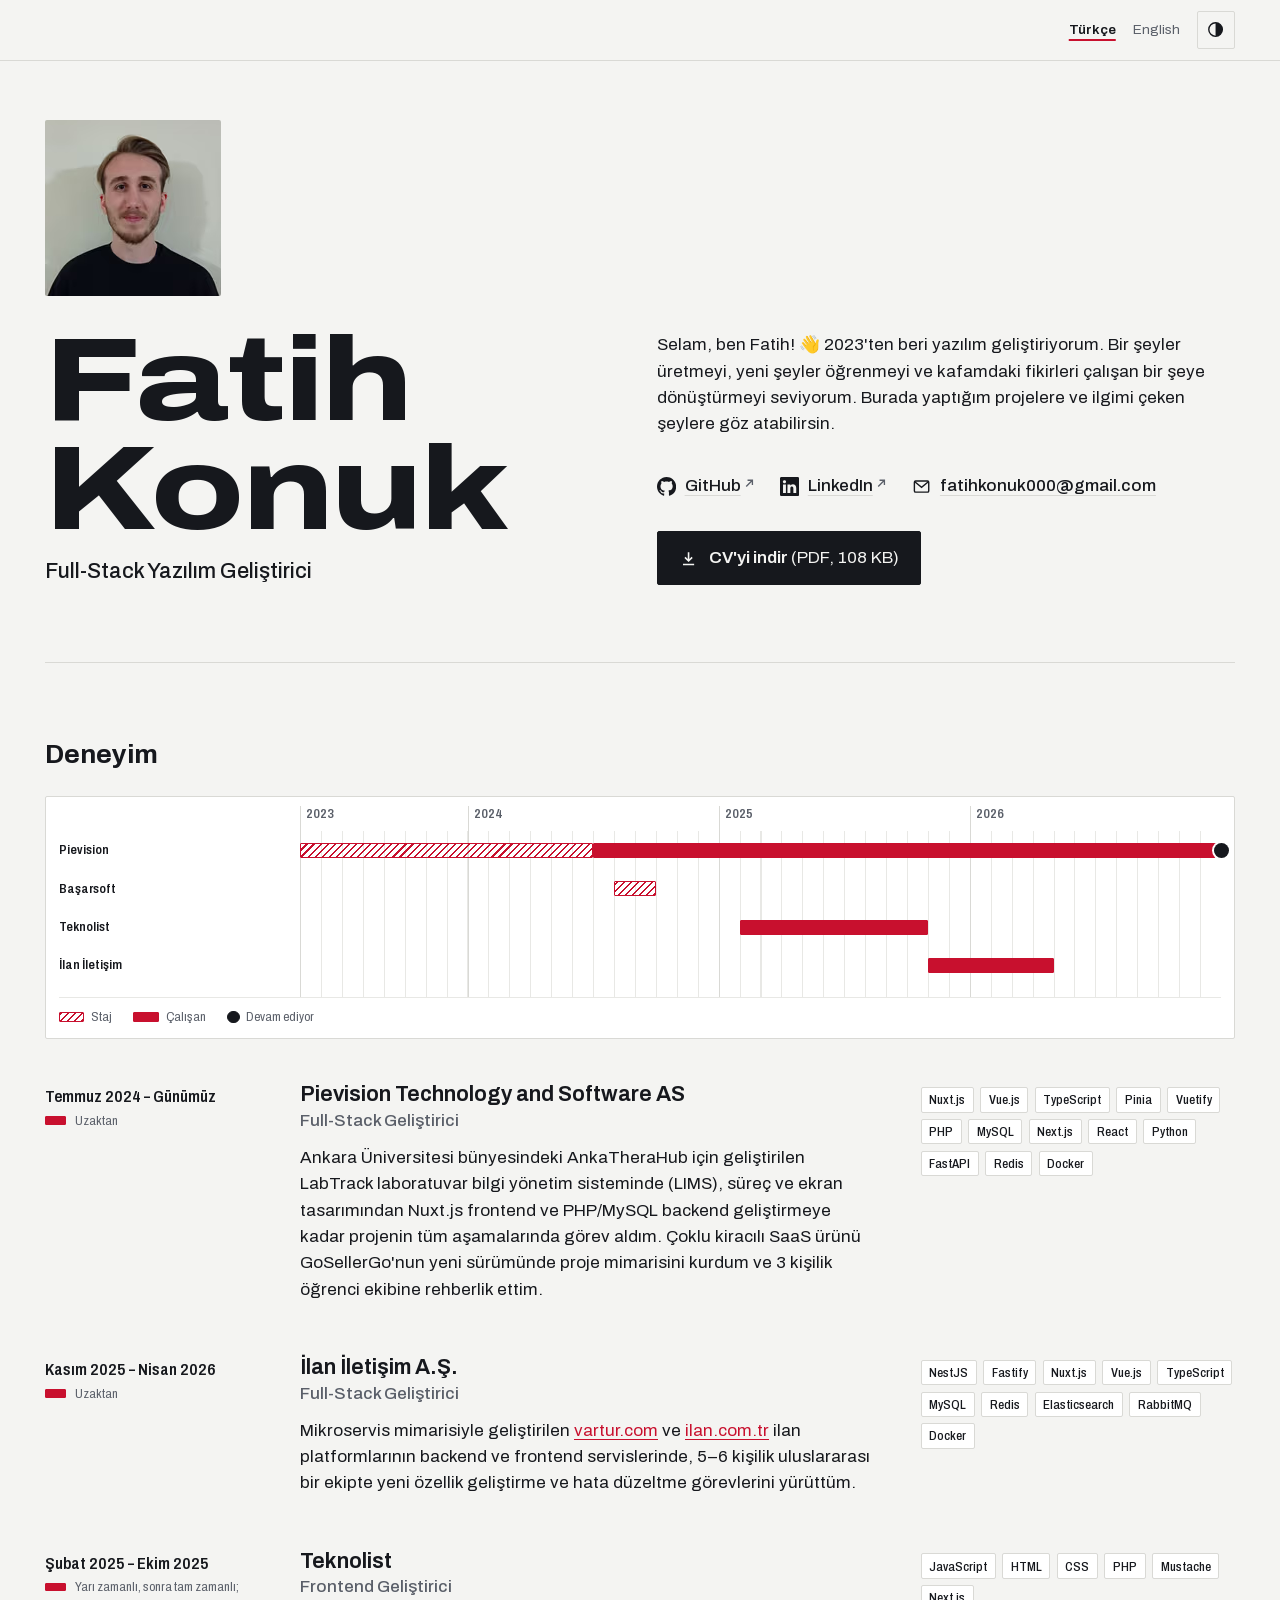
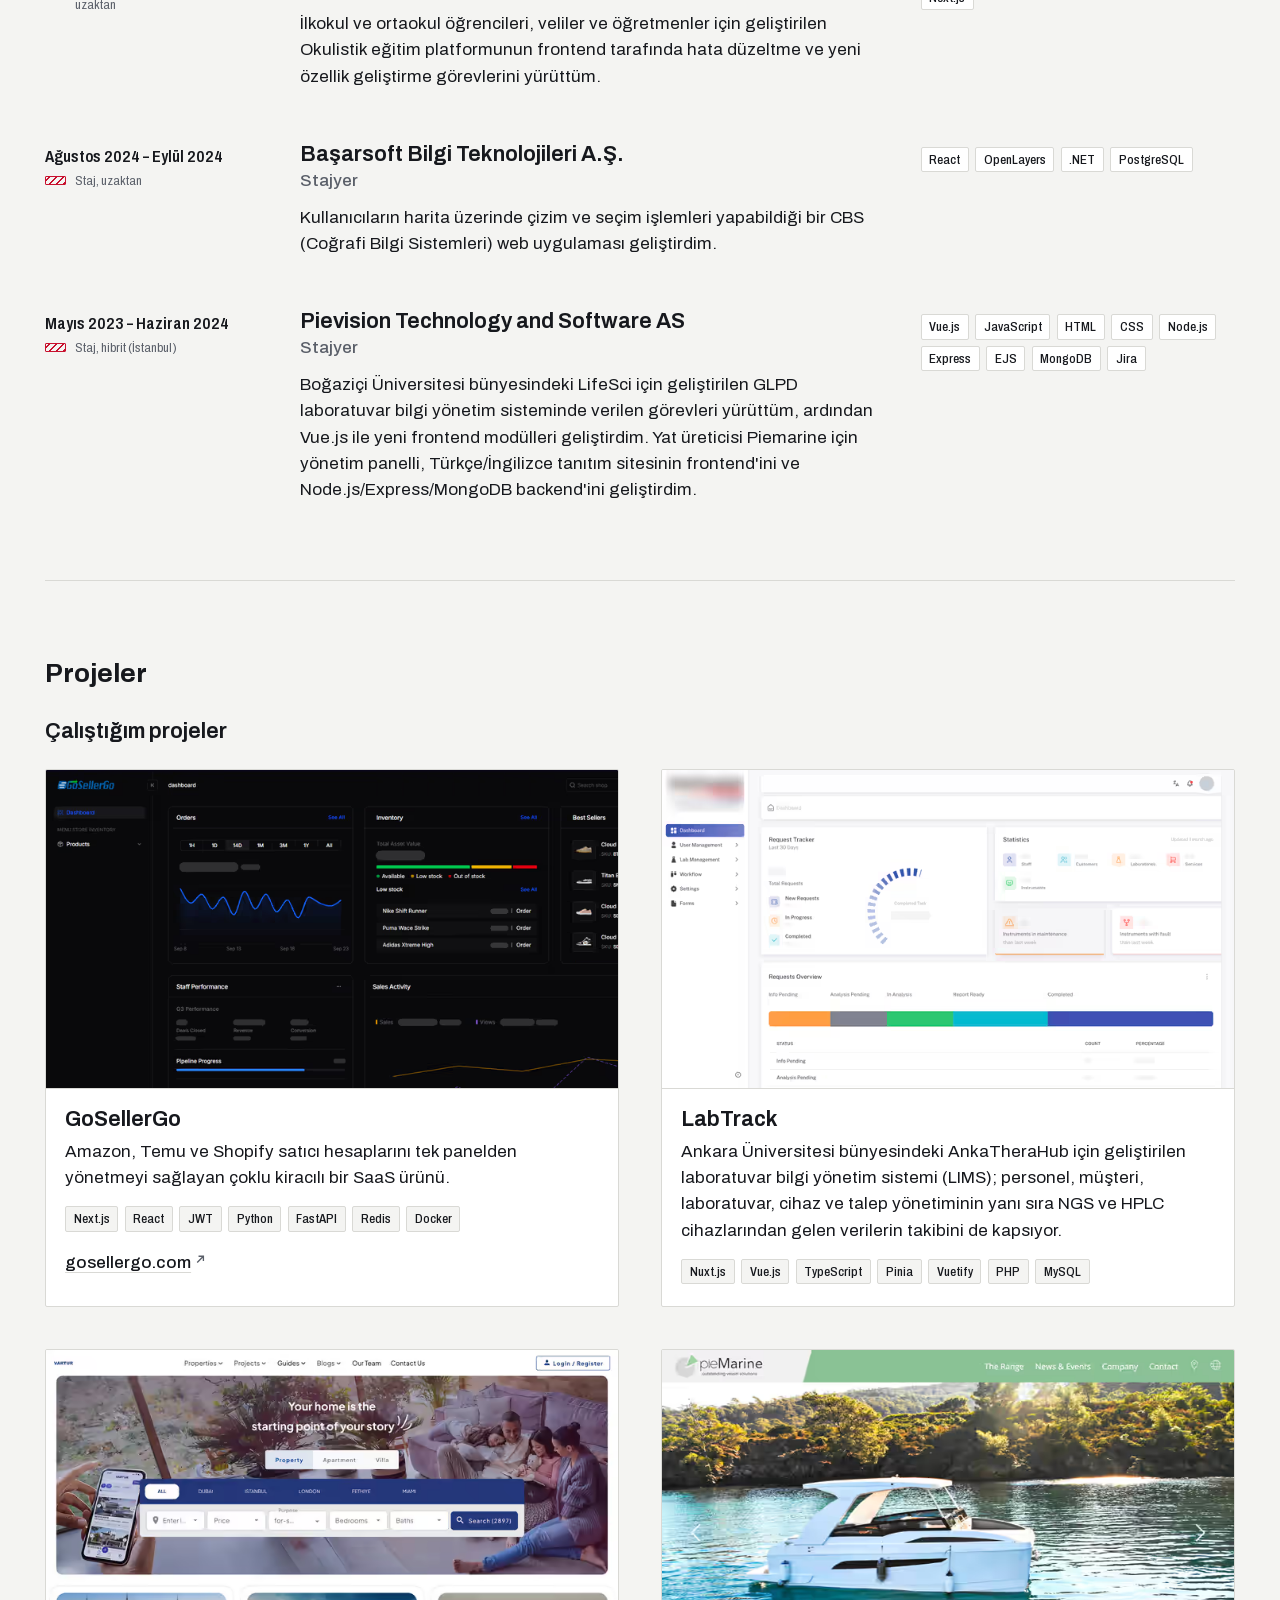
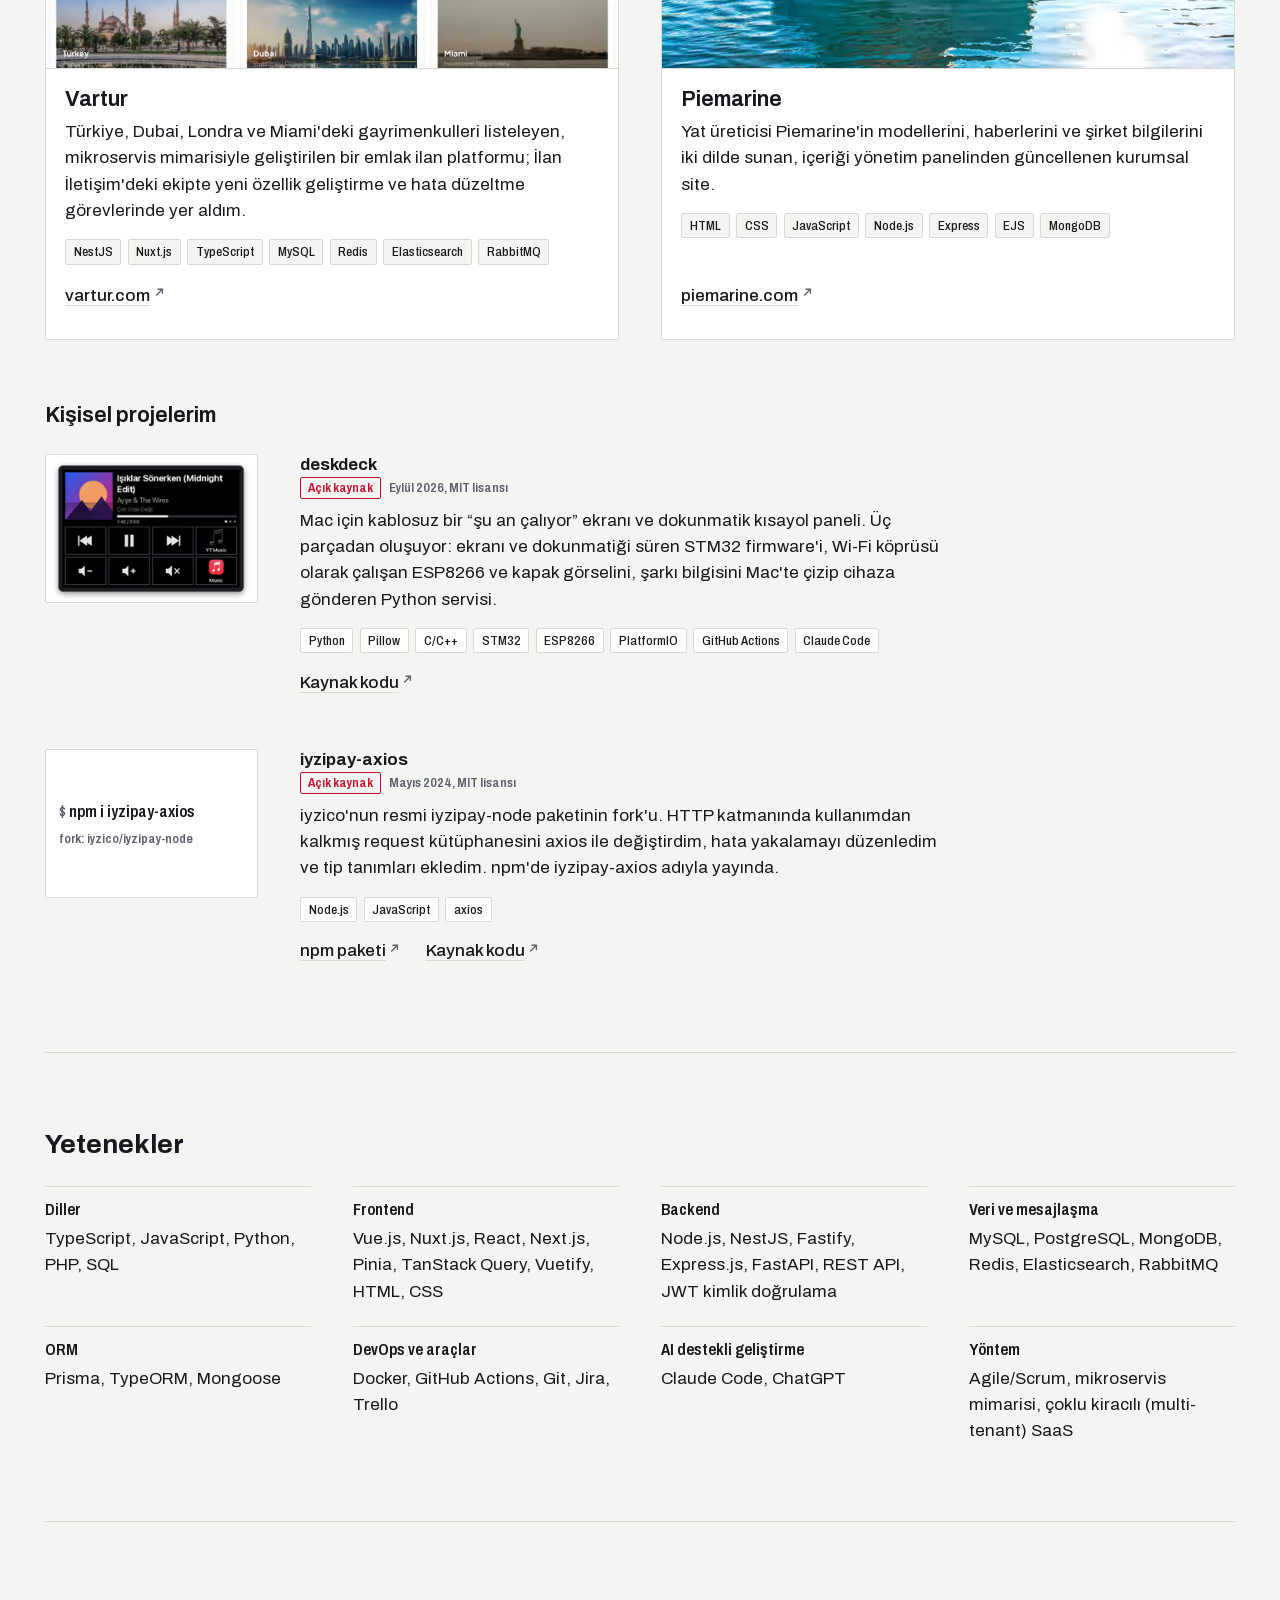
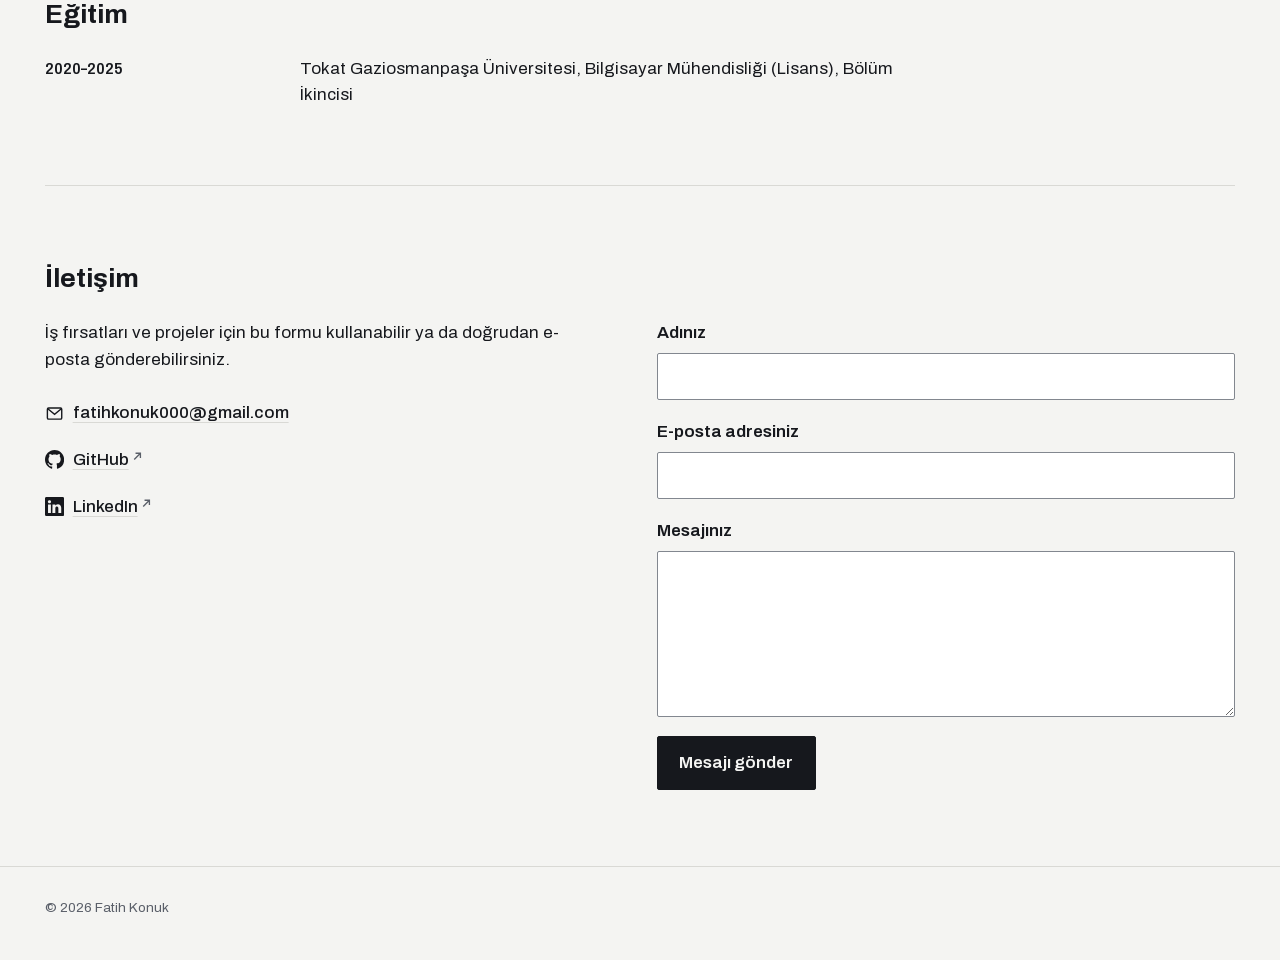
==== commit b0b3c80d: "Projeler bölümü, yeni renk paleti ve favicon/OG yenilemesi - Projeler: çalıştığım projeler (GoSeller" ====
--- a/index.html
+++ b/index.html
@@ -11,8 +11,8 @@
 <link rel="alternate" hreflang="en" href="https://fatihkonuk.github.io/en/">
 <link rel="alternate" hreflang="x-default" href="https://fatihkonuk.github.io/">
 <meta name="color-scheme" content="light dark">
-<meta name="theme-color" content="#EEF2F1" media="(prefers-color-scheme: light)">
-<meta name="theme-color" content="#0F1B1D" media="(prefers-color-scheme: dark)">
+<meta name="theme-color" content="#F4F4F2" media="(prefers-color-scheme: light)">
+<meta name="theme-color" content="#121316" media="(prefers-color-scheme: dark)">
 <meta property="og:type" content="profile">
 <meta property="og:site_name" content="Fatih Konuk">
 <meta property="og:title" content="Fatih Konuk | Full-Stack Yazılım Geliştirici">
@@ -129,7 +129,7 @@
     </figure>
 
     <ol class="jobs">
-      <li class="job row">
+      <li class="job row" id="exp-pievision">
         <div class="when">
           <p class="dates"><time datetime="2024-07">Temmuz 2024</time> – Günümüz</p>
           <p class="kind">Uzaktan</p>
@@ -185,7 +185,7 @@
           <li>React</li><li>OpenLayers</li><li>.NET</li><li>PostgreSQL</li>
         </ul>
       </li>
-      <li class="job row">
+      <li class="job row" id="exp-pievision-intern">
         <div class="when">
           <p class="dates"><time datetime="2023-05">Mayıs 2023</time> – <time datetime="2024-06">Haziran 2024</time></p>
           <p class="kind intern">Staj, hibrit (İstanbul)</p>
@@ -200,6 +200,125 @@
         </ul>
       </li>
     </ol>
+  </section>
+
+  <section id="projects" aria-labelledby="projects-h">
+    <h2 id="projects-h">Projeler</h2>
+
+    <h3 class="sub">Çalıştığım projeler</h3>
+    <ul class="client">
+      <li class="cp">
+        <div class="cp-thumb">
+          <picture>
+            <source type="image/avif" srcset="/assets/img/projects/gosellergo-360.avif 360w, /assets/img/projects/gosellergo-720.avif 720w" sizes="(min-width: 75em) 36rem, (min-width: 40em) 45vw, 100vw">
+            <source type="image/webp" srcset="/assets/img/projects/gosellergo-360.webp 360w, /assets/img/projects/gosellergo-720.webp 720w" sizes="(min-width: 75em) 36rem, (min-width: 40em) 45vw, 100vw">
+            <img src="/assets/img/projects/gosellergo-720.jpg" width="720" height="400" alt="GoSellerGo gösterge paneli; profil fotoğrafı ve mağaza verileri gizlenmiş" loading="lazy" decoding="async">
+          </picture>
+        </div>
+        <div class="body">
+          <h4>GoSellerGo</h4>
+          <p class="desc">Amazon, Temu ve Shopify satıcı hesaplarını tek panelden yönetmeyi sağlayan çoklu kiracılı bir SaaS ürünü.</p>
+          <ul class="tags" aria-label="Teknolojiler"><li>Next.js</li><li>React</li><li>JWT</li><li>Python</li><li>FastAPI</li><li>Redis</li><li>Docker</li></ul>
+          <ul class="contact ext-links" aria-label="Bağlantılar">
+            <li><a href="https://gosellergo.com" target="_blank" rel="noopener noreferrer"><span>gosellergo.com</span><svg class="ext" viewBox="0 0 12 12" aria-hidden="true" focusable="false"><path d="M4 2.5h5.5V8M9.5 2.5 2.5 9.5" fill="none" stroke="currentColor" stroke-width="1.5"/></svg><span class="vh"> (yeni sekmede açılır)</span></a></li>
+          </ul>
+        </div>
+      </li>
+      <li class="cp">
+        <div class="cp-thumb">
+          <picture>
+            <source type="image/avif" srcset="/assets/img/projects/labtrack-360.avif 360w, /assets/img/projects/labtrack-720.avif 720w" sizes="(min-width: 75em) 36rem, (min-width: 40em) 45vw, 100vw">
+            <source type="image/webp" srcset="/assets/img/projects/labtrack-360.webp 360w, /assets/img/projects/labtrack-720.webp 720w" sizes="(min-width: 75em) 36rem, (min-width: 40em) 45vw, 100vw">
+            <img src="/assets/img/projects/labtrack-720.jpg" width="720" height="400" alt="LabTrack gösterge paneli; kişisel veriler ve sayılar gizlenmiş" loading="lazy" decoding="async">
+          </picture>
+        </div>
+        <div class="body">
+          <h4>LabTrack</h4>
+          <p class="desc">Ankara Üniversitesi bünyesindeki AnkaTheraHub için geliştirilen laboratuvar bilgi yönetim sistemi (LIMS); personel, müşteri, laboratuvar, cihaz ve talep yönetiminin yanı sıra NGS ve HPLC cihazlarından gelen verilerin takibini de kapsıyor.</p>
+          <ul class="tags" aria-label="Teknolojiler"><li>Nuxt.js</li><li>Vue.js</li><li>TypeScript</li><li>Pinia</li><li>Vuetify</li><li>PHP</li><li>MySQL</li></ul>
+        </div>
+      </li>
+      <li class="cp">
+        <div class="cp-thumb">
+          <picture>
+            <source type="image/avif" srcset="/assets/img/projects/vartur-360.avif 360w, /assets/img/projects/vartur-720.avif 720w" sizes="(min-width: 75em) 36rem, (min-width: 40em) 45vw, 100vw">
+            <source type="image/webp" srcset="/assets/img/projects/vartur-360.webp 360w, /assets/img/projects/vartur-720.webp 720w" sizes="(min-width: 75em) 36rem, (min-width: 40em) 45vw, 100vw">
+            <img src="/assets/img/projects/vartur-720.jpg" width="720" height="400" alt="vartur.com ana sayfasının ilk ekranı: ev arama formu ve oturma odasında bir aile fotoğrafı" loading="lazy" decoding="async">
+          </picture>
+        </div>
+        <div class="body">
+          <h4>Vartur</h4>
+          <p class="desc">Türkiye, Dubai, Londra ve Miami'deki gayrimenkulleri listeleyen, mikroservis mimarisiyle geliştirilen bir emlak ilan platformu; İlan İletişim'deki ekipte yeni özellik geliştirme ve hata düzeltme görevlerinde yer aldım.</p>
+          <ul class="tags" aria-label="Teknolojiler"><li>NestJS</li><li>Nuxt.js</li><li>TypeScript</li><li>MySQL</li><li>Redis</li><li>Elasticsearch</li><li>RabbitMQ</li></ul>
+          <ul class="contact ext-links" aria-label="Bağlantılar">
+            <li><a href="https://www.vartur.com" target="_blank" rel="noopener noreferrer"><span>vartur.com</span><svg class="ext" viewBox="0 0 12 12" aria-hidden="true" focusable="false"><path d="M4 2.5h5.5V8M9.5 2.5 2.5 9.5" fill="none" stroke="currentColor" stroke-width="1.5"/></svg><span class="vh"> (yeni sekmede açılır)</span></a></li>
+          </ul>
+        </div>
+      </li>
+      <li class="cp">
+        <div class="cp-thumb">
+          <picture>
+            <source type="image/avif" srcset="/assets/img/projects/piemarine-360.avif 360w, /assets/img/projects/piemarine-720.avif 720w" sizes="(min-width: 75em) 36rem, (min-width: 40em) 45vw, 100vw">
+            <source type="image/webp" srcset="/assets/img/projects/piemarine-360.webp 360w, /assets/img/projects/piemarine-720.webp 720w" sizes="(min-width: 75em) 36rem, (min-width: 40em) 45vw, 100vw">
+            <img src="/assets/img/projects/piemarine-720.jpg" width="720" height="400" alt="piemarine.com ana sayfasının ilk ekranı: koyda demirli beyaz bir tekne" loading="lazy" decoding="async">
+          </picture>
+        </div>
+        <div class="body">
+          <h4>Piemarine</h4>
+          <p class="desc">Yat üreticisi Piemarine'in modellerini, haberlerini ve şirket bilgilerini iki dilde sunan, içeriği yönetim panelinden güncellenen kurumsal site.</p>
+          <ul class="tags" aria-label="Teknolojiler"><li>HTML</li><li>CSS</li><li>JavaScript</li><li>Node.js</li><li>Express</li><li>EJS</li><li>MongoDB</li></ul>
+          <ul class="contact ext-links" aria-label="Bağlantılar">
+            <li><a href="https://piemarine.com" target="_blank" rel="noopener noreferrer"><span>piemarine.com</span><svg class="ext" viewBox="0 0 12 12" aria-hidden="true" focusable="false"><path d="M4 2.5h5.5V8M9.5 2.5 2.5 9.5" fill="none" stroke="currentColor" stroke-width="1.5"/></svg><span class="vh"> (yeni sekmede açılır)</span></a></li>
+          </ul>
+        </div>
+      </li>
+    </ul>
+
+    <h3 class="sub">Kişisel projelerim</h3>
+    <ul class="featured">
+      <li class="feat row">
+        <div class="feat-visual">
+          <div class="feat-media">
+          <picture>
+            <source type="image/avif" srcset="/assets/img/projects/deskdeck-240.avif 240w, /assets/img/projects/deskdeck-480.avif 480w" sizes="12.5rem">
+            <source type="image/webp" srcset="/assets/img/projects/deskdeck-240.webp 240w, /assets/img/projects/deskdeck-480.webp 480w" sizes="12.5rem">
+            <img src="/assets/img/projects/deskdeck-480.jpg" width="480" height="338" alt="deskdeck ekranının render görüntüsü (fotoğraf değil): çalan şarkının kapağı, adı ve ilerleme çubuğu, altında medya düğmeleri" loading="lazy" decoding="async">
+          </picture>
+          </div>
+        </div>
+        <div class="feat-body">
+          <h4>deskdeck</h4>
+          <p class="proj-meta"><span class="badge">Açık kaynak</span> <time datetime="2026-09">Eylül 2026</time>, MIT lisansı</p>
+          <p class="desc">Mac için kablosuz bir “şu an çalıyor” ekranı ve dokunmatik kısayol paneli. Üç parçadan oluşuyor: ekranı ve dokunmatiği süren STM32 firmware'i, Wi‑Fi köprüsü olarak çalışan ESP8266 ve kapak görselini, şarkı bilgisini Mac'te çizip cihaza gönderen Python servisi.</p>
+          <ul class="tags" aria-label="Teknolojiler">
+            <li>Python</li><li>Pillow</li><li>C/C++</li><li>STM32</li><li>ESP8266</li><li>PlatformIO</li><li>GitHub Actions</li><li>Claude Code</li>
+          </ul>
+          <ul class="contact ext-links" aria-label="Bağlantılar">
+            <li><a href="https://github.com/fatihkonuk/deskdeck" target="_blank" rel="noopener noreferrer"><span>Kaynak kodu</span><svg class="ext" viewBox="0 0 12 12" aria-hidden="true" focusable="false"><path d="M4 2.5h5.5V8M9.5 2.5 2.5 9.5" fill="none" stroke="currentColor" stroke-width="1.5"/></svg><span class="vh"> (yeni sekmede açılır)</span></a></li>
+          </ul>
+        </div>
+      </li>
+      <li class="feat row">
+        <div class="feat-visual is-cmd">
+          <div class="feat-media cmd">
+            <p class="cmd-line"><code>npm i iyzipay-axios</code></p>
+            <p class="cmd-note">fork: iyzico/iyzipay-node</p>
+          </div>
+        </div>
+        <div class="feat-body">
+          <h4>iyzipay-axios</h4>
+          <p class="proj-meta"><span class="badge">Açık kaynak</span> <time datetime="2024-05">Mayıs 2024</time>, MIT lisansı</p>
+          <p class="desc">iyzico'nun resmi iyzipay-node paketinin fork'u. HTTP katmanında kullanımdan kalkmış request kütüphanesini axios ile değiştirdim, hata yakalamayı düzenledim ve tip tanımları ekledim. npm'de iyzipay-axios adıyla yayında.</p>
+          <ul class="tags" aria-label="Teknolojiler">
+            <li>Node.js</li><li>JavaScript</li><li>axios</li>
+          </ul>
+          <ul class="contact ext-links" aria-label="Bağlantılar">
+            <li><a href="https://www.npmjs.com/package/iyzipay-axios" target="_blank" rel="noopener noreferrer"><span>npm paketi</span><svg class="ext" viewBox="0 0 12 12" aria-hidden="true" focusable="false"><path d="M4 2.5h5.5V8M9.5 2.5 2.5 9.5" fill="none" stroke="currentColor" stroke-width="1.5"/></svg><span class="vh"> (yeni sekmede açılır)</span></a></li>
+            <li><a href="https://github.com/fatihkonuk/iyzipay-node-axios" target="_blank" rel="noopener noreferrer"><span>Kaynak kodu</span><svg class="ext" viewBox="0 0 12 12" aria-hidden="true" focusable="false"><path d="M4 2.5h5.5V8M9.5 2.5 2.5 9.5" fill="none" stroke="currentColor" stroke-width="1.5"/></svg><span class="vh"> (yeni sekmede açılır)</span></a></li>
+          </ul>
+        </div>
+      </li>
+    </ul>
   </section>
 
   <section id="skills" aria-labelledby="skills-h">
--- a/assets/css/site.css
+++ b/assets/css/site.css
@@ -16,18 +16,17 @@
 /* ---------- Tokenlar ---------- */
 :root {
   color-scheme: light;
-  --bench: #eef2f1;      /* zemin ("tezgâh") */
+  /* Palet: mürekkep + sinyal kırmızısı. Kırmızı yalnızca link, şerit barı, odak ve küçük işaretlerde. */
+  --bench: #f4f4f2;      /* zemin */
   --surface: #ffffff;    /* yüzey */
-  --ink: #15232e;        /* mürekkep */
-  --muted: #4f5e66;      /* ikincil metin */
-  --accent: #0e7064;     /* reagent teal: metin + bar */
+  --ink: #16181d;        /* mürekkep; "devam ediyor" noktası ve butonlar da bu renkte */
+  --muted: #5a5f69;      /* ikincil metin */
+  --accent: #c8102e;     /* sinyal kırmızısı */
   --on-accent: #ffffff;
-  --live: #c8930e;       /* "devam ediyor" (yalnızca güncel işin ucu) */
-  --live-ring: #7a5a08;  /* açık zeminde 3:1 için nokta çerçevesi */
-  --rule: #cdd6d5;       /* ayıraç çizgileri */
-  --grid: #e3e9e8;       /* ay ızgarası */
-  --field-border: #7a8a90; /* form alanı kenarı (3:1) */
-  --danger: #a3261b;     /* form hataları */
+  --rule: #d9d9d5;       /* ayıraç çizgileri */
+  --grid: #e8e8e5;       /* ay ızgarası */
+  --field-border: #82878f; /* form alanı kenarı (zemin ve yüzeyde 3:1) */
+  --danger: #9a4a00;     /* form hataları: vurgu kırmızısından ayrı bir ton */
 
   --font: "Archivo", system-ui, -apple-system, "Segoe UI", Roboto, sans-serif;
   --step--1: 0.8rem;     /* 13.6px */
@@ -47,34 +46,30 @@
 @media (prefers-color-scheme: dark) {
   :root:not([data-theme="light"]) {
     color-scheme: dark;
-    --bench: #0f1b1d;
-    --surface: #16262a;
-    --ink: #e2ecea;
-    --muted: #9fb2b0;
-    --accent: #5cc8b4;
-    --on-accent: #0f1b1d;
-    --live: #e2b33c;
-    --live-ring: #e2b33c;
-    --rule: #2a3d41;
-    --grid: #1f3236;
-    --field-border: #5e7478;
-    --danger: #f09a8f;
+    --bench: #121316;
+    --surface: #1b1d22;
+    --ink: #ececea;
+    --muted: #a3a7b0;
+    --accent: #ff5a5f;
+    --on-accent: #121316;
+    --rule: #30333a;
+    --grid: #24272d;
+    --field-border: #6e737d;
+    --danger: #f5a35c;
   }
 }
 :root[data-theme="dark"] {
   color-scheme: dark;
-  --bench: #0f1b1d;
-  --surface: #16262a;
-  --ink: #e2ecea;
-  --muted: #9fb2b0;
-  --accent: #5cc8b4;
-  --on-accent: #0f1b1d;
-  --live: #e2b33c;
-  --live-ring: #e2b33c;
-  --rule: #2a3d41;
-  --grid: #1f3236;
-  --field-border: #5e7478;
-  --danger: #f09a8f;
+  --bench: #121316;
+  --surface: #1b1d22;
+  --ink: #ececea;
+  --muted: #a3a7b0;
+  --accent: #ff5a5f;
+  --on-accent: #121316;
+  --rule: #30333a;
+  --grid: #24272d;
+  --field-border: #6e737d;
+  --danger: #f5a35c;
 }
 
 /* ---------- Taban ---------- */
@@ -98,7 +93,7 @@
   overflow-wrap: break-word;
 }
 
-h1, h2, h3, p, ul, ol, dl, dd, figure { margin: 0; }
+h1, h2, h3, h4, p, ul, ol, dl, dd, figure { margin: 0; }
 ul, ol { padding: 0; list-style: none; }
 img, svg { display: block; max-width: 100%; }
 
@@ -294,34 +289,22 @@
   gap: 0.625rem;
   padding: 0.75rem 1.25rem;
   min-height: 3rem;
-  background: var(--accent);
-  color: var(--on-accent);
-  border: 1px solid var(--accent);
+  background: var(--ink);
+  color: var(--bench);
+  border: 1px solid var(--ink);
   border-radius: 2px;
   font: inherit;
   font-weight: 600;
   text-decoration: none;
   cursor: pointer;
 }
-.btn:hover { color: var(--on-accent); background: var(--ink); border-color: var(--ink); }
+.btn:hover { color: var(--on-accent); background: var(--accent); border-color: var(--accent); }
 .btn:disabled { opacity: 0.6; cursor: progress; }
-.btn:disabled:hover { background: var(--accent); border-color: var(--accent); }
+.btn:disabled:hover { color: var(--bench); background: var(--ink); border-color: var(--ink); }
 .cv {
   display: flex;
-  justify-content: center;
-  align-items: center;
-  gap: 0.625rem;
   margin-top: 1.25rem;
-  padding: 0.75rem 1.25rem;
-  min-height: 3rem;
-  background: var(--accent);
-  color: var(--on-accent);
-  border: 1px solid var(--accent);
-  border-radius: 2px;
-  font-weight: 600;
-  text-decoration: none;
-}
-.cv:hover { color: var(--on-accent); background: var(--ink); border-color: var(--ink); }
+}
 .cv svg { width: 1.125rem; height: 1.125rem; flex: none; }
 .cv .meta { font-weight: 400; }
 
@@ -407,8 +390,7 @@
   height: 0.875rem;
   margin: -0.4375rem 0 0 -0.4375rem;
   border-radius: 50%;
-  background: var(--live);
-  border: 1px solid var(--live-ring);
+  background: var(--ink);
   box-shadow: 0 0 0 2px var(--surface);
 }
 
@@ -443,8 +425,8 @@
   width: 0.75rem;
   height: 0.75rem;
   border-radius: 50%;
-  border-color: var(--live-ring);
-  background: var(--live);
+  border-color: var(--ink);
+  background: var(--ink);
 }
 
 @keyframes grow { from { transform: scaleX(0); } to { transform: scaleX(1); } }
@@ -523,6 +505,129 @@
   font-weight: 500;
   line-height: 1.4;
 }
+
+/* ---------- Projeler ---------- */
+/* Açık kaynak: deneyim satırlarıyla aynı kayıt ızgarası. Panel rail genişliğinde kalır,
+   böylece sayfanın en ağır öğesi iş projesi kartlarıdır. */
+.featured {
+  display: grid;
+  gap: 2.5rem;
+}
+.feat.row { gap: 0.875rem; align-items: start; }
+/* Görsel paneli: deskdeck render'ı ya da iyzipay-axios komut satırı. Aynı en-boy oranı. */
+.feat-visual {
+  width: 100%;
+  max-width: var(--rail);
+  aspect-ratio: 1084 / 764;
+  overflow: hidden; /* reveal maskesi */
+  background: var(--surface);
+  border: 1px solid var(--rule);
+  border-radius: 2px;
+}
+.feat-media {
+  height: 100%;
+  display: grid;
+  place-items: center;
+}
+.feat-media img {
+  width: 100%;
+  height: auto;
+}
+.cmd {
+  place-items: center start;
+  align-content: center;
+  gap: 0.25rem;
+  padding: 0.625rem 0.75rem;
+}
+.cmd-line code {
+  font-family: inherit;
+  font-size: var(--step-0);
+  font-weight: 600;
+  font-stretch: 75%;
+  line-height: 1.15;
+  overflow-wrap: anywhere;
+}
+.cmd-line code::before {
+  content: "$ ";
+  color: var(--muted);
+  font-weight: 400;
+}
+.cmd-note {
+  color: var(--muted);
+  font-size: var(--step--1);
+  font-stretch: 75%;
+  font-weight: 600;
+  line-height: 1.3;
+}
+.feat h4 {
+  font-size: var(--step-0);
+  font-weight: 650;
+  line-height: 1.3;
+}
+.proj-meta {
+  margin-top: 0.1rem;
+  color: var(--muted);
+  font-size: var(--step--1);
+  font-stretch: 75%;
+  font-weight: 600;
+}
+/* "Açık kaynak" rozeti: numune etiketi dili, ama teknoloji etiketlerinden ayrı (vurgu kenarı, zeminsiz) */
+.badge {
+  display: inline-block;
+  margin-right: 0.4rem;
+  padding: 0 0.4rem;
+  border: 1px solid var(--accent);
+  border-radius: 2px;
+  color: var(--accent);
+  line-height: 1.45;
+}
+.feat .desc { margin-top: 0.5rem; max-width: var(--measure); }
+.ext-links { margin-top: 0.375rem; gap: 0 1.5rem; }
+
+/* Çalıştığım projeler: kartlar (sayfanın görsel olarak en ağır öğesi). 1 sütun, ≥40em'de 2×2. */
+h3.sub {
+  margin-bottom: 1.25rem;
+  font-size: var(--step-1);
+  font-weight: 650;
+}
+h3.sub + .featured,
+.client + h3.sub { margin-top: 0; }
+.client + h3.sub { padding-top: 3.5rem; }
+.client {
+  display: grid;
+  gap: 1.5rem;
+}
+.cp {
+  display: flex;
+  flex-direction: column;
+  background: var(--surface);
+  border: 1px solid var(--rule);
+  border-radius: 2px;
+  overflow: hidden;
+}
+.cp-thumb { border-bottom: 1px solid var(--rule); }
+.cp-thumb img {
+  width: 100%;
+  height: auto;
+  aspect-ratio: 9 / 5;
+  object-fit: cover;
+}
+.cp .body {
+  display: flex;
+  flex-direction: column;
+  flex: 1;
+  padding: 1rem 1.125rem 1.125rem;
+}
+.cp h4 {
+  font-size: var(--step-1);
+  font-weight: 650;
+  line-height: 1.25;
+}
+.cp .desc { margin-top: 0.375rem; }
+.cp .tags { margin-top: 0.875rem; }
+.cp .tags li { background: var(--bench); }
+/* Canlı link kartın dibine oturur */
+.cp .ext-links { margin-top: auto; padding-top: 0.5rem; }
 
 /* ---------- Yetenekler: raf düzeni ---------- */
 .skills {
@@ -572,8 +677,6 @@
   flex-wrap: wrap;
   gap: 0.5rem 1.5rem;
 }
-.foot a { color: var(--ink); }
-.foot a:hover { color: var(--accent); }
 
 /* ---------- İletişim ---------- */
 .contact-grid {
@@ -655,13 +758,13 @@
 }
 .form-status[data-state="ok"]::before {
   content: "\2713";
-  background: var(--accent);
+  background: var(--ink);
   color: var(--surface);
 }
 .form-status[data-state="pending"]::before { content: none; }
 .form-status:empty { display: none; }
 .form-status[data-state="pending"] { color: var(--muted); font-weight: 500; }
-.form-status[data-state="ok"] { color: var(--accent); }
+.form-status[data-state="ok"] { color: var(--ink); }
 .form-status[data-state="error"] { color: var(--danger); }
 .form-status a { color: inherit; }
 .form-actions {
@@ -675,9 +778,9 @@
 .sent-note:target {
   display: block;
   padding: 0.625rem 0.75rem;
-  border: 1px solid var(--accent);
-  border-radius: 2px;
-  color: var(--accent);
+  border: 1px solid var(--ink);
+  border-radius: 2px;
+  color: var(--ink);
   font-weight: 600;
 }
 
@@ -695,6 +798,7 @@
   .lanes { --label: 7.5rem; }
   .lanes .yr::before { content: attr(data-y); }
   .skills { grid-template-columns: repeat(2, minmax(0, 1fr)); }
+  .client { grid-template-columns: repeat(2, minmax(0, 1fr)); }
 }
 
 @media (min-width: 60em) {
@@ -731,6 +835,7 @@
     grid-template-areas: "when body" "when tags";
     align-items: start;
   }
+  .feat.row { column-gap: var(--gap); }
   .job .when { grid-area: when; }
   .job .body { grid-area: body; }
   .job .tags { grid-area: tags; }
@@ -768,6 +873,8 @@
     grid-template-areas: "when body tags";
   }
   .job .tags { margin-top: 0; padding-top: 0.35rem; align-content: start; }
+
+  .client { gap: var(--gap); }
 
   .skills { grid-template-columns: repeat(4, minmax(0, 1fr)); column-gap: var(--gap); }
 
@@ -817,6 +924,30 @@
     transition-delay: calc(var(--d, 0ms) + 220ms + var(--ti, 0) * 25ms);
   }
 
+  /* Öne çıkan projeler: panel içeriği çerçeve maskesinden yükselir (hero ismiyle aynı dil) */
+  html.js:not(.rv-off) .feat .feat-media { transform: translateY(100%); }
+  html.js:not(.rv-off) .feat .feat-body { opacity: 0; }
+  html.js:not(.rv-off) .feat.in .feat-media {
+    transform: none;
+    transition: transform 700ms cubic-bezier(0.2, 0.7, 0.2, 1) var(--d, 0ms);
+  }
+  html.js:not(.rv-off) .feat.in .feat-body {
+    opacity: 1;
+    transition: opacity 420ms ease-out calc(var(--d, 0ms) + 280ms);
+  }
+  /* İş projeleri: kart çerçevesi yerinde durur; görsel hafif yakından yerine oturur, metin belirir */
+  html.js:not(.rv-off) .cp .cp-thumb img { opacity: 0; transform: scale(1.06); }
+  html.js:not(.rv-off) .cp .body { opacity: 0; }
+  html.js:not(.rv-off) .cp.in .cp-thumb img {
+    opacity: 1;
+    transform: none;
+    transition: opacity 420ms ease-out var(--d, 0ms), transform 700ms cubic-bezier(0.2, 0.7, 0.2, 1) var(--d, 0ms);
+  }
+  html.js:not(.rv-off) .cp.in .body {
+    opacity: 1;
+    transition: opacity 380ms ease-out calc(var(--d, 0ms) + 160ms);
+  }
+
   /* Yetenekler: hücre çizgisi soldan çizilir, metin belirir */
   html.js:not(.rv-off) .skills > div::before { transform: scaleX(0); }
   html.js:not(.rv-off) .skills > div > * { opacity: 0; }
@@ -835,13 +966,13 @@
 @media print {
   :root {
     --bench: #fff; --surface: #fff; --ink: #000; --muted: #333;
-    --accent: #0e7064; --rule: #bbb; --grid: #e5e5e5;
+    --accent: #c8102e; --rule: #bbb; --grid: #e5e5e5;
   }
   html { font-size: 75%; }
   .skip, .topbar, .theme-toggle, .cv { display: none !important; }
   main > section, .hero { padding-block: 1.25rem; }
   .bar, .now, .hero * { animation: none !important; }
-  .job, .job .tags li, .skills > div > *, .now { opacity: 1 !important; transform: none !important; }
+  .job, .job .tags li, .skills > div > *, .now, .feat-media, .feat-body, .cp .body, .cp img { opacity: 1 !important; transform: none !important; }
   .bar, .skills > div::before { transform: none !important; }
   #contact { display: none; }
   .lanes, .tags li { -webkit-print-color-adjust: exact; print-color-adjust: exact; }
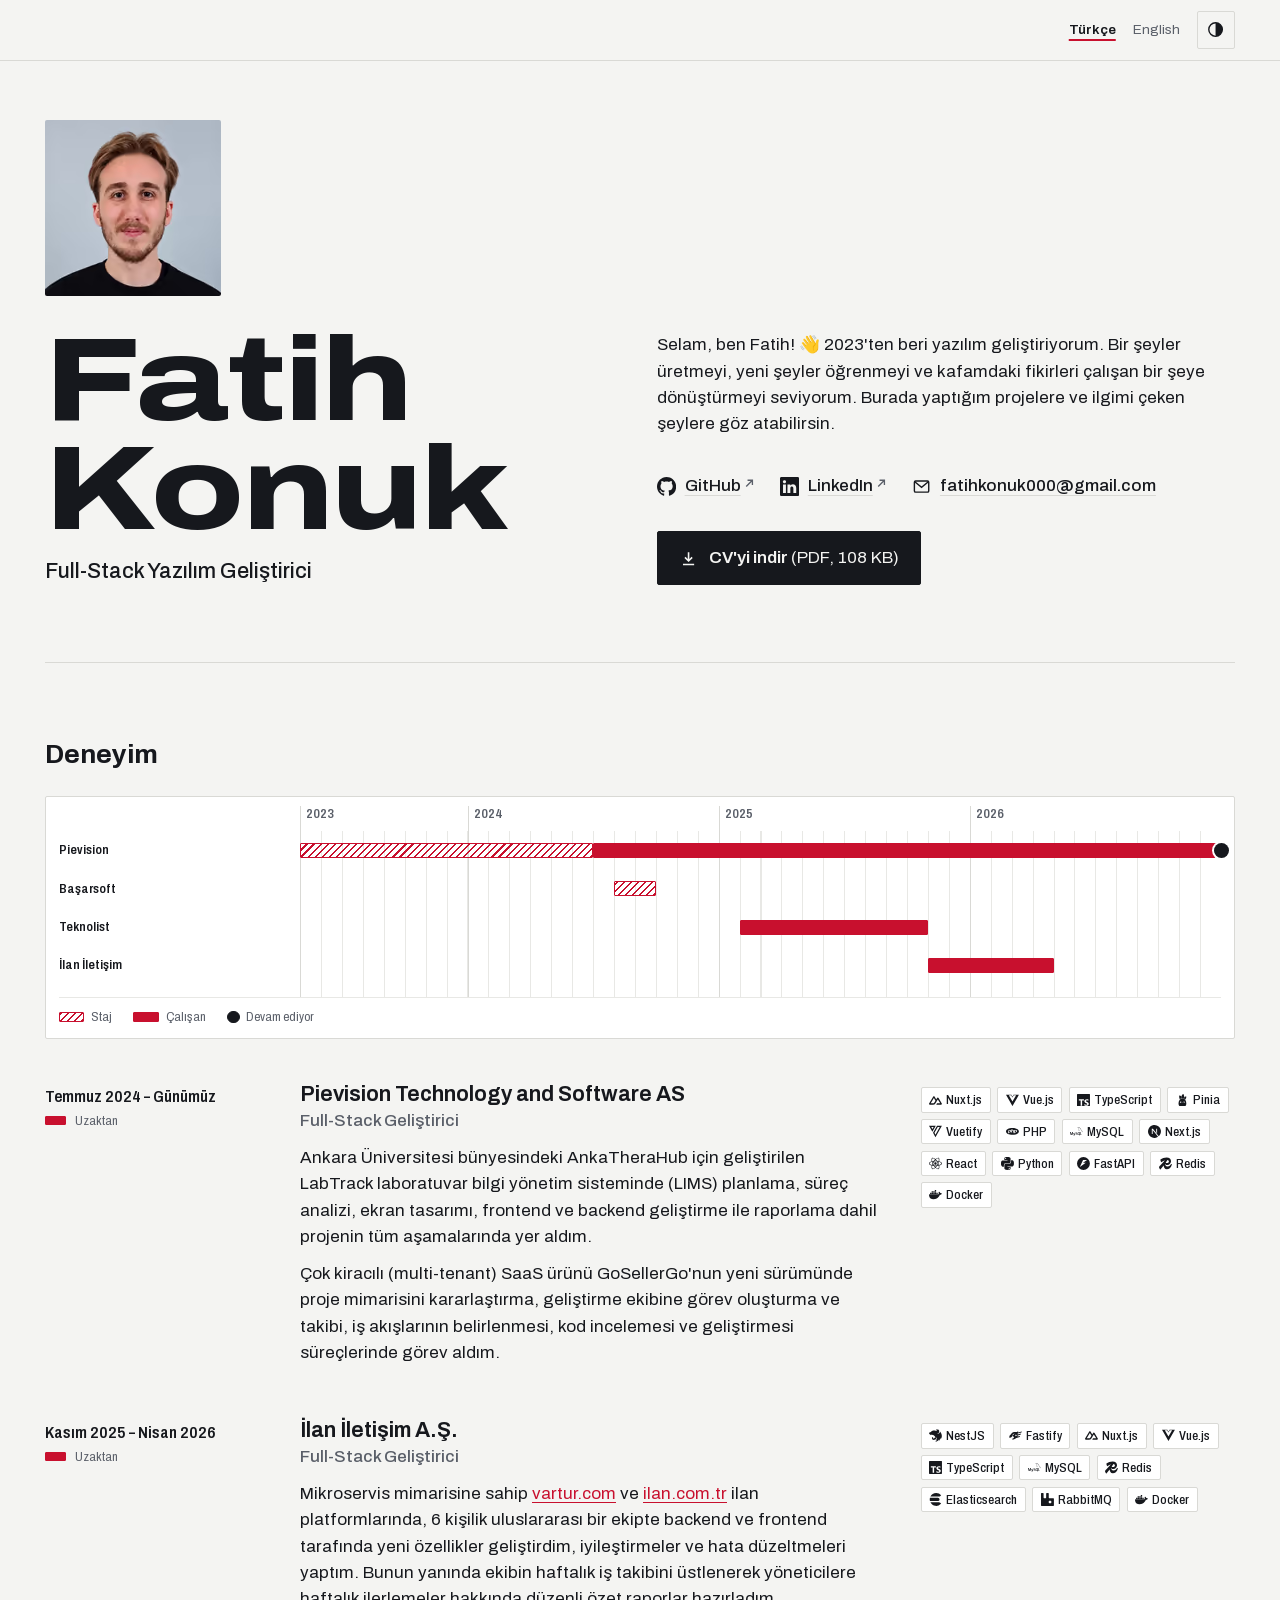
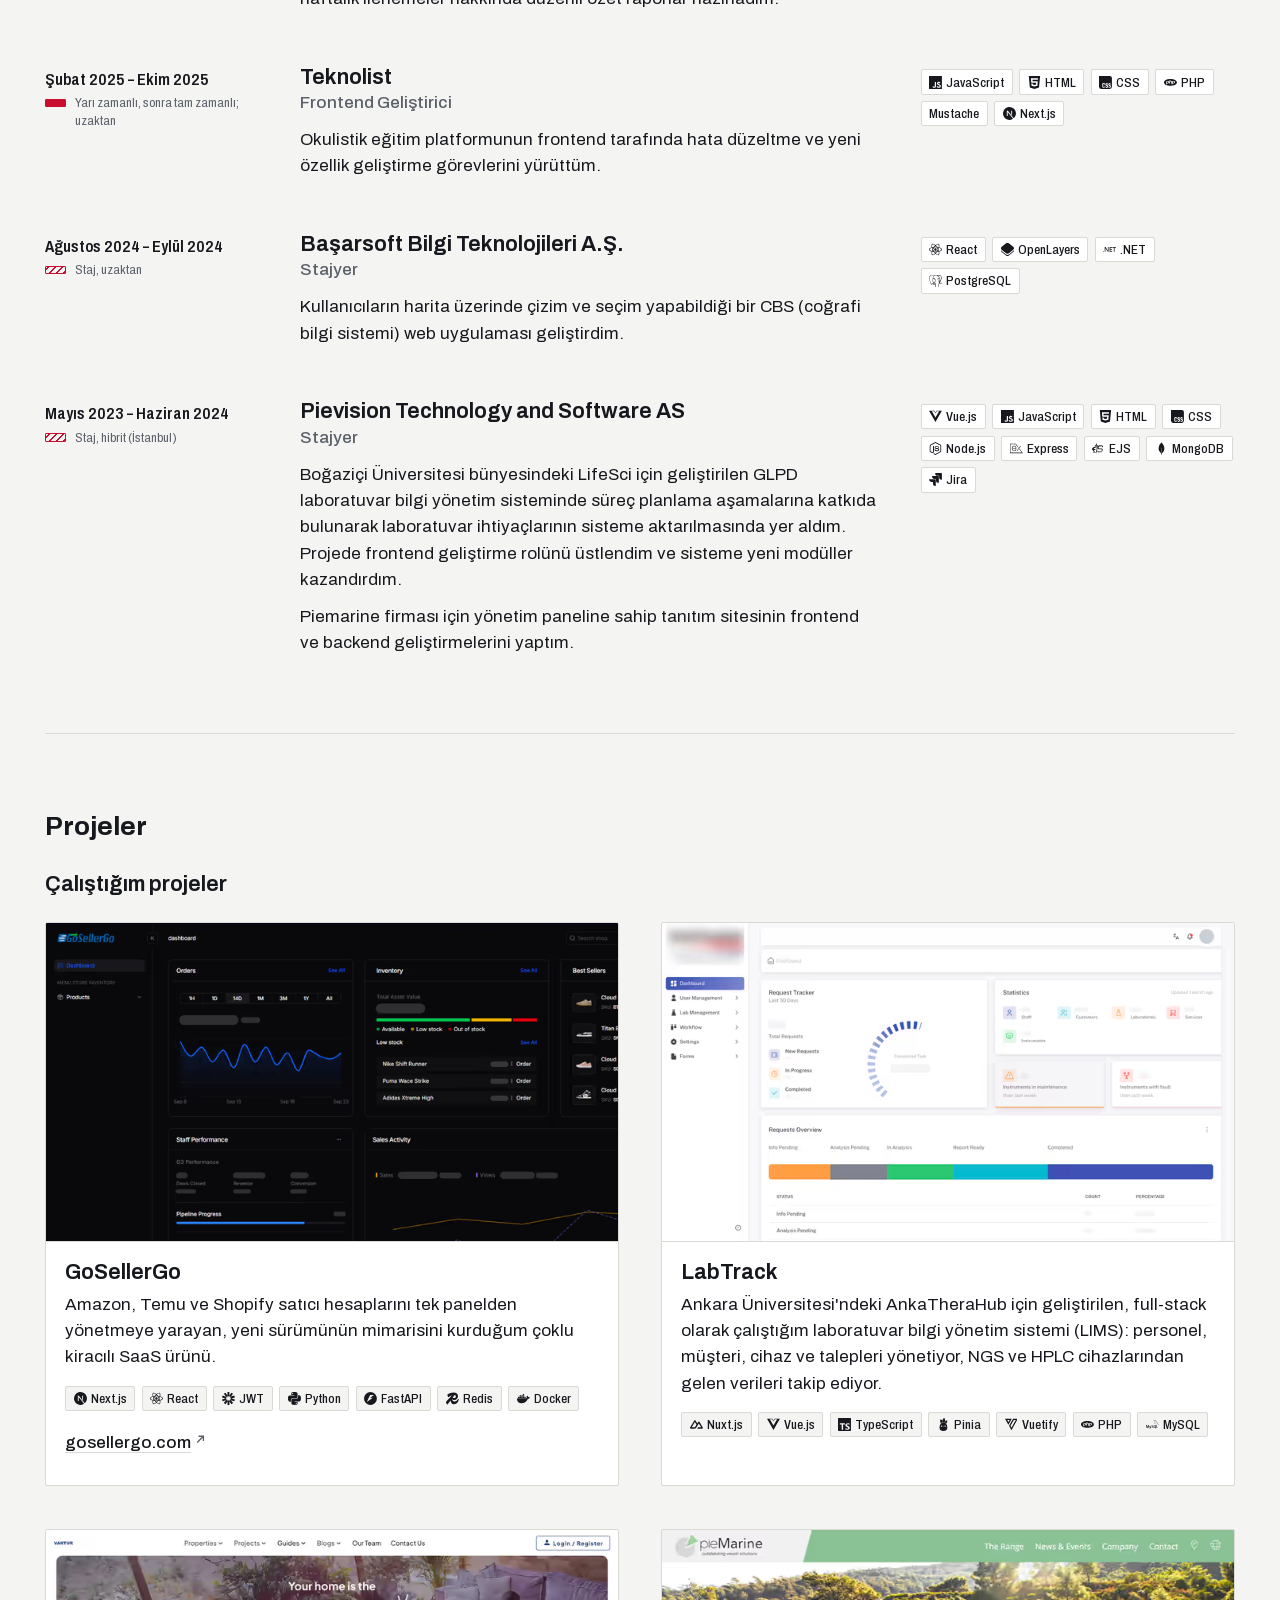
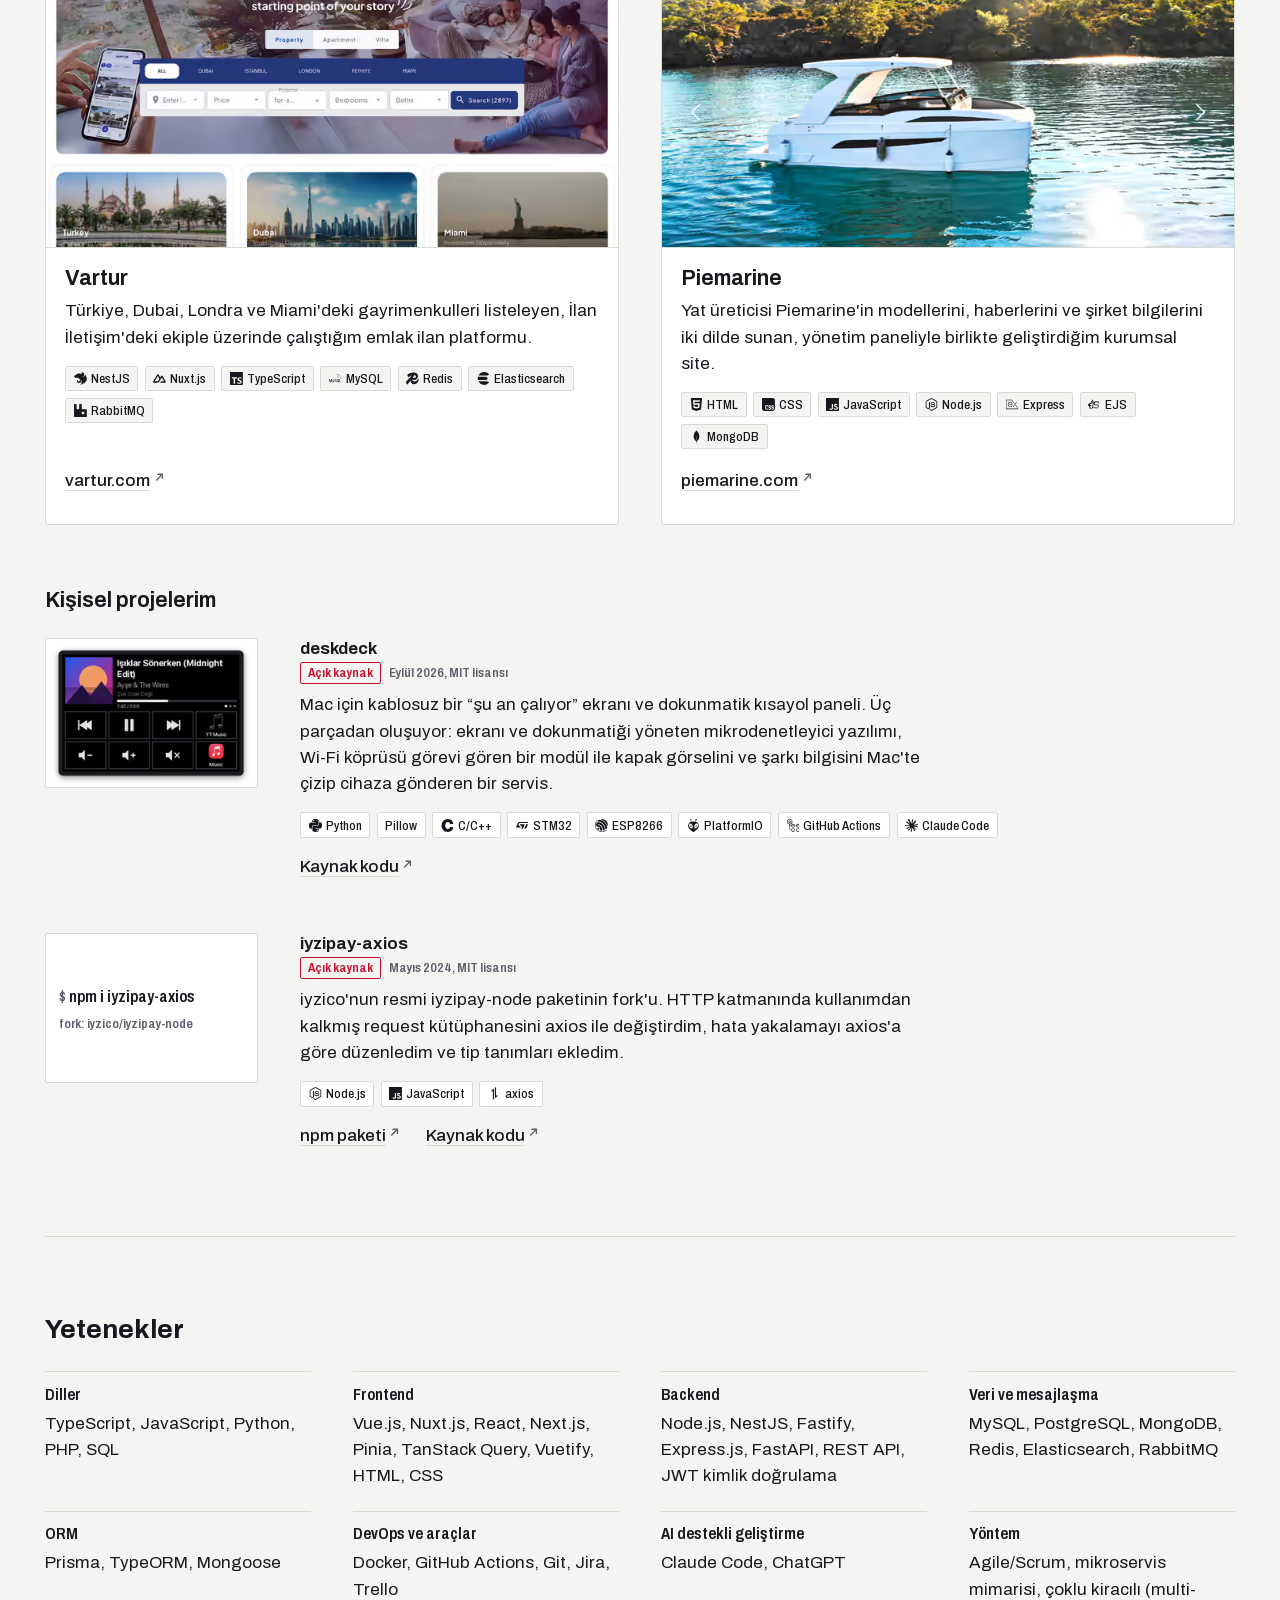
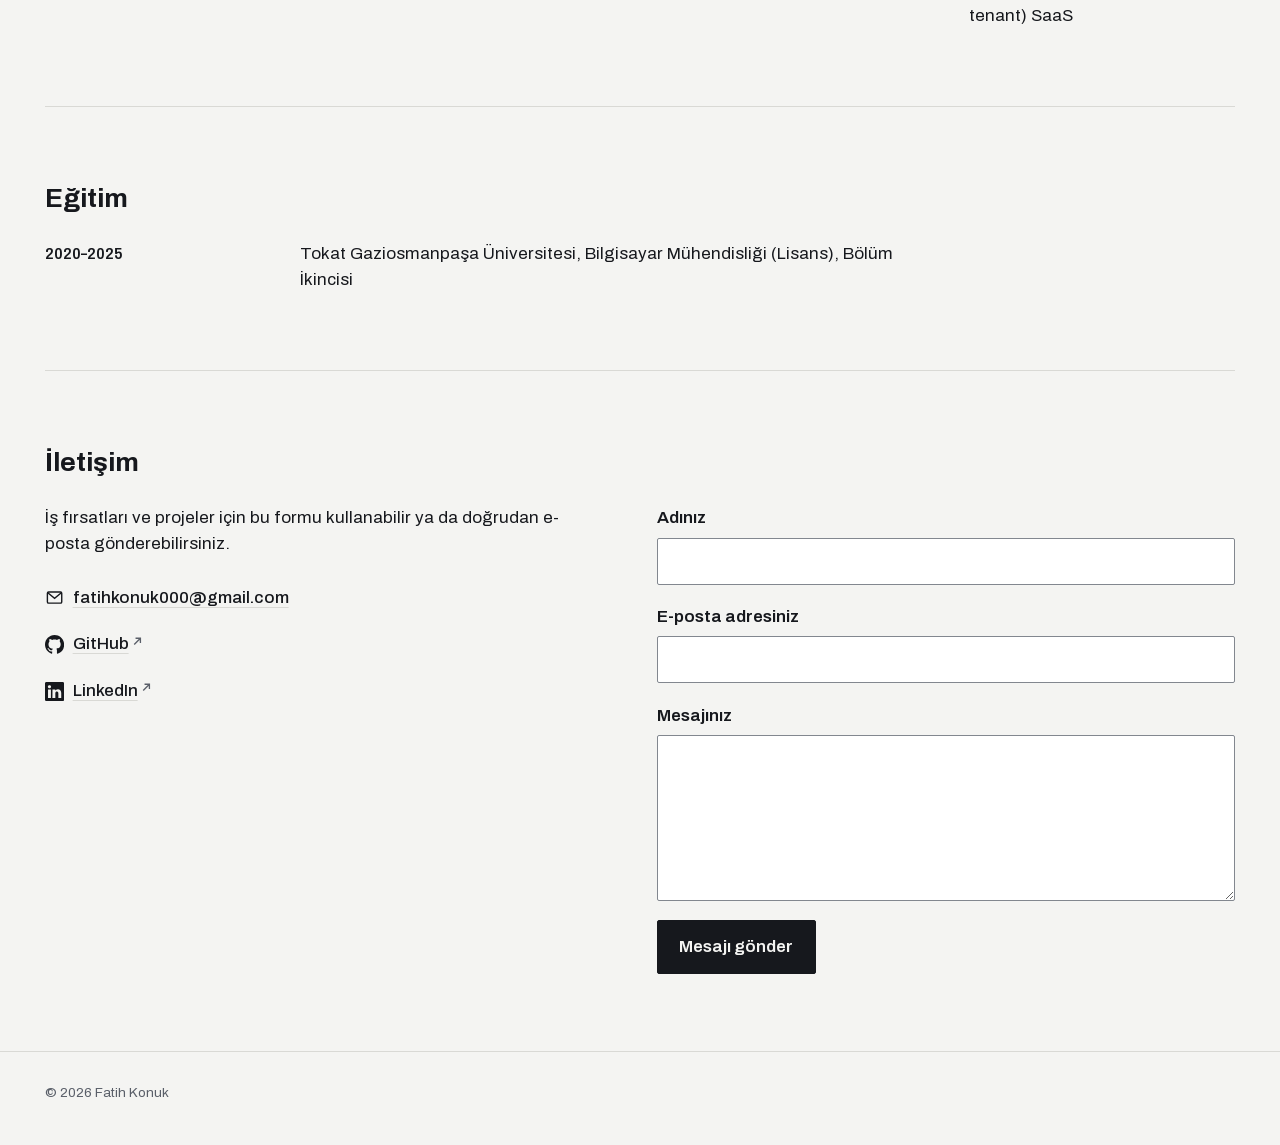
==== commit 54be4fb6: "Deneyim ve proje metinlerini yeniden yaz: teknoloji adları etiketlere bırakıldı, EN birinci tekil şa" ====
--- a/index.html
+++ b/index.html
@@ -137,7 +137,8 @@
         <div class="body">
           <h3>Pievision Technology and Software AS</h3>
           <p class="role">Full-Stack Geliştirici</p>
-          <p class="desc">Ankara Üniversitesi bünyesindeki AnkaTheraHub için geliştirilen LabTrack laboratuvar bilgi yönetim sisteminde (LIMS), süreç ve ekran tasarımından Nuxt.js frontend ve PHP/MySQL backend geliştirmeye kadar projenin tüm aşamalarında görev aldım. Çoklu kiracılı SaaS ürünü GoSellerGo'nun yeni sürümünde proje mimarisini kurdum ve 3 kişilik öğrenci ekibine rehberlik ettim.</p>
+          <p class="desc">Ankara Üniversitesi bünyesindeki AnkaTheraHub için geliştirilen LabTrack laboratuvar bilgi yönetim sisteminde (LIMS) planlama, süreç analizi, ekran tasarımı, frontend ve backend geliştirme ile raporlama dahil projenin tüm aşamalarında yer aldım.</p>
+          <p class="desc">Çok kiracılı (multi-tenant) SaaS ürünü GoSellerGo'nun yeni sürümünde proje mimarisini kararlaştırma, geliştirme ekibine görev oluşturma ve takibi, iş akışlarının belirlenmesi, kod incelemesi ve geliştirmesi süreçlerinde görev aldım.</p>
         </div>
         <ul class="tags" aria-label="Teknolojiler">
           <li>Nuxt.js</li><li>Vue.js</li><li>TypeScript</li><li>Pinia</li><li>Vuetify</li><li>PHP</li><li>MySQL</li><li>Next.js</li><li>React</li><li>Python</li><li>FastAPI</li><li>Redis</li><li>Docker</li>
@@ -151,7 +152,7 @@
         <div class="body">
           <h3>İlan İletişim A.Ş.</h3>
           <p class="role">Full-Stack Geliştirici</p>
-          <p class="desc">Mikroservis mimarisiyle geliştirilen <a href="https://vartur.com" rel="noopener noreferrer">vartur.com</a> ve <a href="https://ilan.com.tr" rel="noopener noreferrer">ilan.com.tr</a> ilan platformlarının backend ve frontend servislerinde, 5–6 kişilik uluslararası bir ekipte yeni özellik geliştirme ve hata düzeltme görevlerini yürüttüm.</p>
+          <p class="desc">Mikroservis mimarisine sahip <a href="https://vartur.com" rel="noopener noreferrer">vartur.com</a> ve <a href="https://ilan.com.tr" rel="noopener noreferrer">ilan.com.tr</a> ilan platformlarında, 6 kişilik uluslararası bir ekipte backend ve frontend tarafında yeni özellikler geliştirdim, iyileştirmeler ve hata düzeltmeleri yaptım. Bunun yanında ekibin haftalık iş takibini üstlenerek yöneticilere haftalık ilerlemeler hakkında düzenli özet raporlar hazırladım.</p>
         </div>
         <ul class="tags" aria-label="Teknolojiler">
           <li>NestJS</li><li>Fastify</li><li>Nuxt.js</li><li>Vue.js</li><li>TypeScript</li><li>MySQL</li><li>Redis</li><li>Elasticsearch</li><li>RabbitMQ</li><li>Docker</li>
@@ -165,7 +166,7 @@
         <div class="body">
           <h3>Teknolist</h3>
           <p class="role">Frontend Geliştirici</p>
-          <p class="desc">İlkokul ve ortaokul öğrencileri, veliler ve öğretmenler için geliştirilen Okulistik eğitim platformunun frontend tarafında hata düzeltme ve yeni özellik geliştirme görevlerini yürüttüm.</p>
+          <p class="desc">Okulistik eğitim platformunun frontend tarafında hata düzeltme ve yeni özellik geliştirme görevlerini yürüttüm.</p>
         </div>
         <ul class="tags" aria-label="Teknolojiler">
           <li>JavaScript</li><li>HTML</li><li>CSS</li><li>PHP</li><li>Mustache</li><li>Next.js</li>
@@ -179,7 +180,7 @@
         <div class="body">
           <h3>Başarsoft Bilgi Teknolojileri A.Ş.</h3>
           <p class="role">Stajyer</p>
-          <p class="desc">Kullanıcıların harita üzerinde çizim ve seçim işlemleri yapabildiği bir CBS (Coğrafi Bilgi Sistemleri) web uygulaması geliştirdim.</p>
+          <p class="desc">Kullanıcıların harita üzerinde çizim ve seçim yapabildiği bir CBS (coğrafi bilgi sistemi) web uygulaması geliştirdim.</p>
         </div>
         <ul class="tags" aria-label="Teknolojiler">
           <li>React</li><li>OpenLayers</li><li>.NET</li><li>PostgreSQL</li>
@@ -193,7 +194,8 @@
         <div class="body">
           <h3>Pievision Technology and Software AS</h3>
           <p class="role">Stajyer</p>
-          <p class="desc">Boğaziçi Üniversitesi bünyesindeki LifeSci için geliştirilen GLPD laboratuvar bilgi yönetim sisteminde verilen görevleri yürüttüm, ardından Vue.js ile yeni frontend modülleri geliştirdim. Yat üreticisi Piemarine için yönetim panelli, Türkçe/İngilizce tanıtım sitesinin frontend'ini ve Node.js/Express/MongoDB backend'ini geliştirdim.</p>
+          <p class="desc">Boğaziçi Üniversitesi bünyesindeki LifeSci için geliştirilen GLPD laboratuvar bilgi yönetim sisteminde süreç planlama aşamalarına katkıda bulunarak laboratuvar ihtiyaçlarının sisteme aktarılmasında yer aldım. Projede frontend geliştirme rolünü üstlendim ve sisteme yeni modüller kazandırdım.</p>
+          <p class="desc">Piemarine firması için yönetim paneline sahip tanıtım sitesinin frontend ve backend geliştirmelerini yaptım.</p>
         </div>
         <ul class="tags" aria-label="Teknolojiler">
           <li>Vue.js</li><li>JavaScript</li><li>HTML</li><li>CSS</li><li>Node.js</li><li>Express</li><li>EJS</li><li>MongoDB</li><li>Jira</li>
@@ -217,7 +219,7 @@
         </div>
         <div class="body">
           <h4>GoSellerGo</h4>
-          <p class="desc">Amazon, Temu ve Shopify satıcı hesaplarını tek panelden yönetmeyi sağlayan çoklu kiracılı bir SaaS ürünü.</p>
+          <p class="desc">Amazon, Temu ve Shopify satıcı hesaplarını tek panelden yönetmeye yarayan, yeni sürümünün mimarisini kurduğum çoklu kiracılı SaaS ürünü.</p>
           <ul class="tags" aria-label="Teknolojiler"><li>Next.js</li><li>React</li><li>JWT</li><li>Python</li><li>FastAPI</li><li>Redis</li><li>Docker</li></ul>
           <ul class="contact ext-links" aria-label="Bağlantılar">
             <li><a href="https://gosellergo.com" target="_blank" rel="noopener noreferrer"><span>gosellergo.com</span><svg class="ext" viewBox="0 0 12 12" aria-hidden="true" focusable="false"><path d="M4 2.5h5.5V8M9.5 2.5 2.5 9.5" fill="none" stroke="currentColor" stroke-width="1.5"/></svg><span class="vh"> (yeni sekmede açılır)</span></a></li>
@@ -234,7 +236,7 @@
         </div>
         <div class="body">
           <h4>LabTrack</h4>
-          <p class="desc">Ankara Üniversitesi bünyesindeki AnkaTheraHub için geliştirilen laboratuvar bilgi yönetim sistemi (LIMS); personel, müşteri, laboratuvar, cihaz ve talep yönetiminin yanı sıra NGS ve HPLC cihazlarından gelen verilerin takibini de kapsıyor.</p>
+          <p class="desc">Ankara Üniversitesi'ndeki AnkaTheraHub için geliştirilen, full-stack olarak çalıştığım laboratuvar bilgi yönetim sistemi (LIMS): personel, müşteri, cihaz ve talepleri yönetiyor, NGS ve HPLC cihazlarından gelen verileri takip ediyor.</p>
           <ul class="tags" aria-label="Teknolojiler"><li>Nuxt.js</li><li>Vue.js</li><li>TypeScript</li><li>Pinia</li><li>Vuetify</li><li>PHP</li><li>MySQL</li></ul>
         </div>
       </li>
@@ -248,7 +250,7 @@
         </div>
         <div class="body">
           <h4>Vartur</h4>
-          <p class="desc">Türkiye, Dubai, Londra ve Miami'deki gayrimenkulleri listeleyen, mikroservis mimarisiyle geliştirilen bir emlak ilan platformu; İlan İletişim'deki ekipte yeni özellik geliştirme ve hata düzeltme görevlerinde yer aldım.</p>
+          <p class="desc">Türkiye, Dubai, Londra ve Miami'deki gayrimenkulleri listeleyen, İlan İletişim'deki ekiple üzerinde çalıştığım emlak ilan platformu.</p>
           <ul class="tags" aria-label="Teknolojiler"><li>NestJS</li><li>Nuxt.js</li><li>TypeScript</li><li>MySQL</li><li>Redis</li><li>Elasticsearch</li><li>RabbitMQ</li></ul>
           <ul class="contact ext-links" aria-label="Bağlantılar">
             <li><a href="https://www.vartur.com" target="_blank" rel="noopener noreferrer"><span>vartur.com</span><svg class="ext" viewBox="0 0 12 12" aria-hidden="true" focusable="false"><path d="M4 2.5h5.5V8M9.5 2.5 2.5 9.5" fill="none" stroke="currentColor" stroke-width="1.5"/></svg><span class="vh"> (yeni sekmede açılır)</span></a></li>
@@ -265,7 +267,7 @@
         </div>
         <div class="body">
           <h4>Piemarine</h4>
-          <p class="desc">Yat üreticisi Piemarine'in modellerini, haberlerini ve şirket bilgilerini iki dilde sunan, içeriği yönetim panelinden güncellenen kurumsal site.</p>
+          <p class="desc">Yat üreticisi Piemarine'in modellerini, haberlerini ve şirket bilgilerini iki dilde sunan, yönetim paneliyle birlikte geliştirdiğim kurumsal site.</p>
           <ul class="tags" aria-label="Teknolojiler"><li>HTML</li><li>CSS</li><li>JavaScript</li><li>Node.js</li><li>Express</li><li>EJS</li><li>MongoDB</li></ul>
           <ul class="contact ext-links" aria-label="Bağlantılar">
             <li><a href="https://piemarine.com" target="_blank" rel="noopener noreferrer"><span>piemarine.com</span><svg class="ext" viewBox="0 0 12 12" aria-hidden="true" focusable="false"><path d="M4 2.5h5.5V8M9.5 2.5 2.5 9.5" fill="none" stroke="currentColor" stroke-width="1.5"/></svg><span class="vh"> (yeni sekmede açılır)</span></a></li>
@@ -289,7 +291,7 @@
         <div class="feat-body">
           <h4>deskdeck</h4>
           <p class="proj-meta"><span class="badge">Açık kaynak</span> <time datetime="2026-09">Eylül 2026</time>, MIT lisansı</p>
-          <p class="desc">Mac için kablosuz bir “şu an çalıyor” ekranı ve dokunmatik kısayol paneli. Üç parçadan oluşuyor: ekranı ve dokunmatiği süren STM32 firmware'i, Wi‑Fi köprüsü olarak çalışan ESP8266 ve kapak görselini, şarkı bilgisini Mac'te çizip cihaza gönderen Python servisi.</p>
+          <p class="desc">Mac için kablosuz bir “şu an çalıyor” ekranı ve dokunmatik kısayol paneli. Üç parçadan oluşuyor: ekranı ve dokunmatiği yöneten mikrodenetleyici yazılımı, Wi‑Fi köprüsü görevi gören bir modül ile kapak görselini ve şarkı bilgisini Mac'te çizip cihaza gönderen bir servis.</p>
           <ul class="tags" aria-label="Teknolojiler">
             <li>Python</li><li>Pillow</li><li>C/C++</li><li>STM32</li><li>ESP8266</li><li>PlatformIO</li><li>GitHub Actions</li><li>Claude Code</li>
           </ul>
@@ -308,7 +310,7 @@
         <div class="feat-body">
           <h4>iyzipay-axios</h4>
           <p class="proj-meta"><span class="badge">Açık kaynak</span> <time datetime="2024-05">Mayıs 2024</time>, MIT lisansı</p>
-          <p class="desc">iyzico'nun resmi iyzipay-node paketinin fork'u. HTTP katmanında kullanımdan kalkmış request kütüphanesini axios ile değiştirdim, hata yakalamayı düzenledim ve tip tanımları ekledim. npm'de iyzipay-axios adıyla yayında.</p>
+          <p class="desc">iyzico'nun resmi iyzipay-node paketinin fork'u. HTTP katmanında kullanımdan kalkmış request kütüphanesini axios ile değiştirdim, hata yakalamayı axios'a göre düzenledim ve tip tanımları ekledim.</p>
           <ul class="tags" aria-label="Teknolojiler">
             <li>Node.js</li><li>JavaScript</li><li>axios</li>
           </ul>
--- a/assets/css/site.css
+++ b/assets/css/site.css
@@ -628,6 +628,27 @@
 .cp .tags li { background: var(--bench); }
 /* Canlı link kartın dibine oturur */
 .cp .ext-links { margin-top: auto; padding-top: 0.5rem; }
+
+/* ---------- Teknoloji ikonları ----------
+   Varsayılan tek renk (metin tonu); üzerine gelince/dokununca marka rengi.
+   --bl / --bd: icons.js'in verdiği, açık/koyu zeminde en az 3:1 olan marka renkleri. */
+.tags li { display: inline-flex; align-items: center; gap: 0.3em; }
+.ti {
+  flex: none;
+  width: 0.95em;
+  height: 0.95em;
+  fill: currentColor;
+  transition: color 180ms ease-out;
+}
+.tags li:hover .ti,
+.tags li.tap .ti { color: var(--bl); }
+@media (prefers-color-scheme: dark) {
+  :root:not([data-theme="light"]) .tags li:hover .ti,
+  :root:not([data-theme="light"]) .tags li.tap .ti { color: var(--bd); }
+}
+:root[data-theme="dark"] .tags li:hover .ti,
+:root[data-theme="dark"] .tags li.tap .ti { color: var(--bd); }
+@media (prefers-reduced-motion: reduce) { .ti { transition: none; } }
 
 /* ---------- Yetenekler: raf düzeni ---------- */
 .skills {
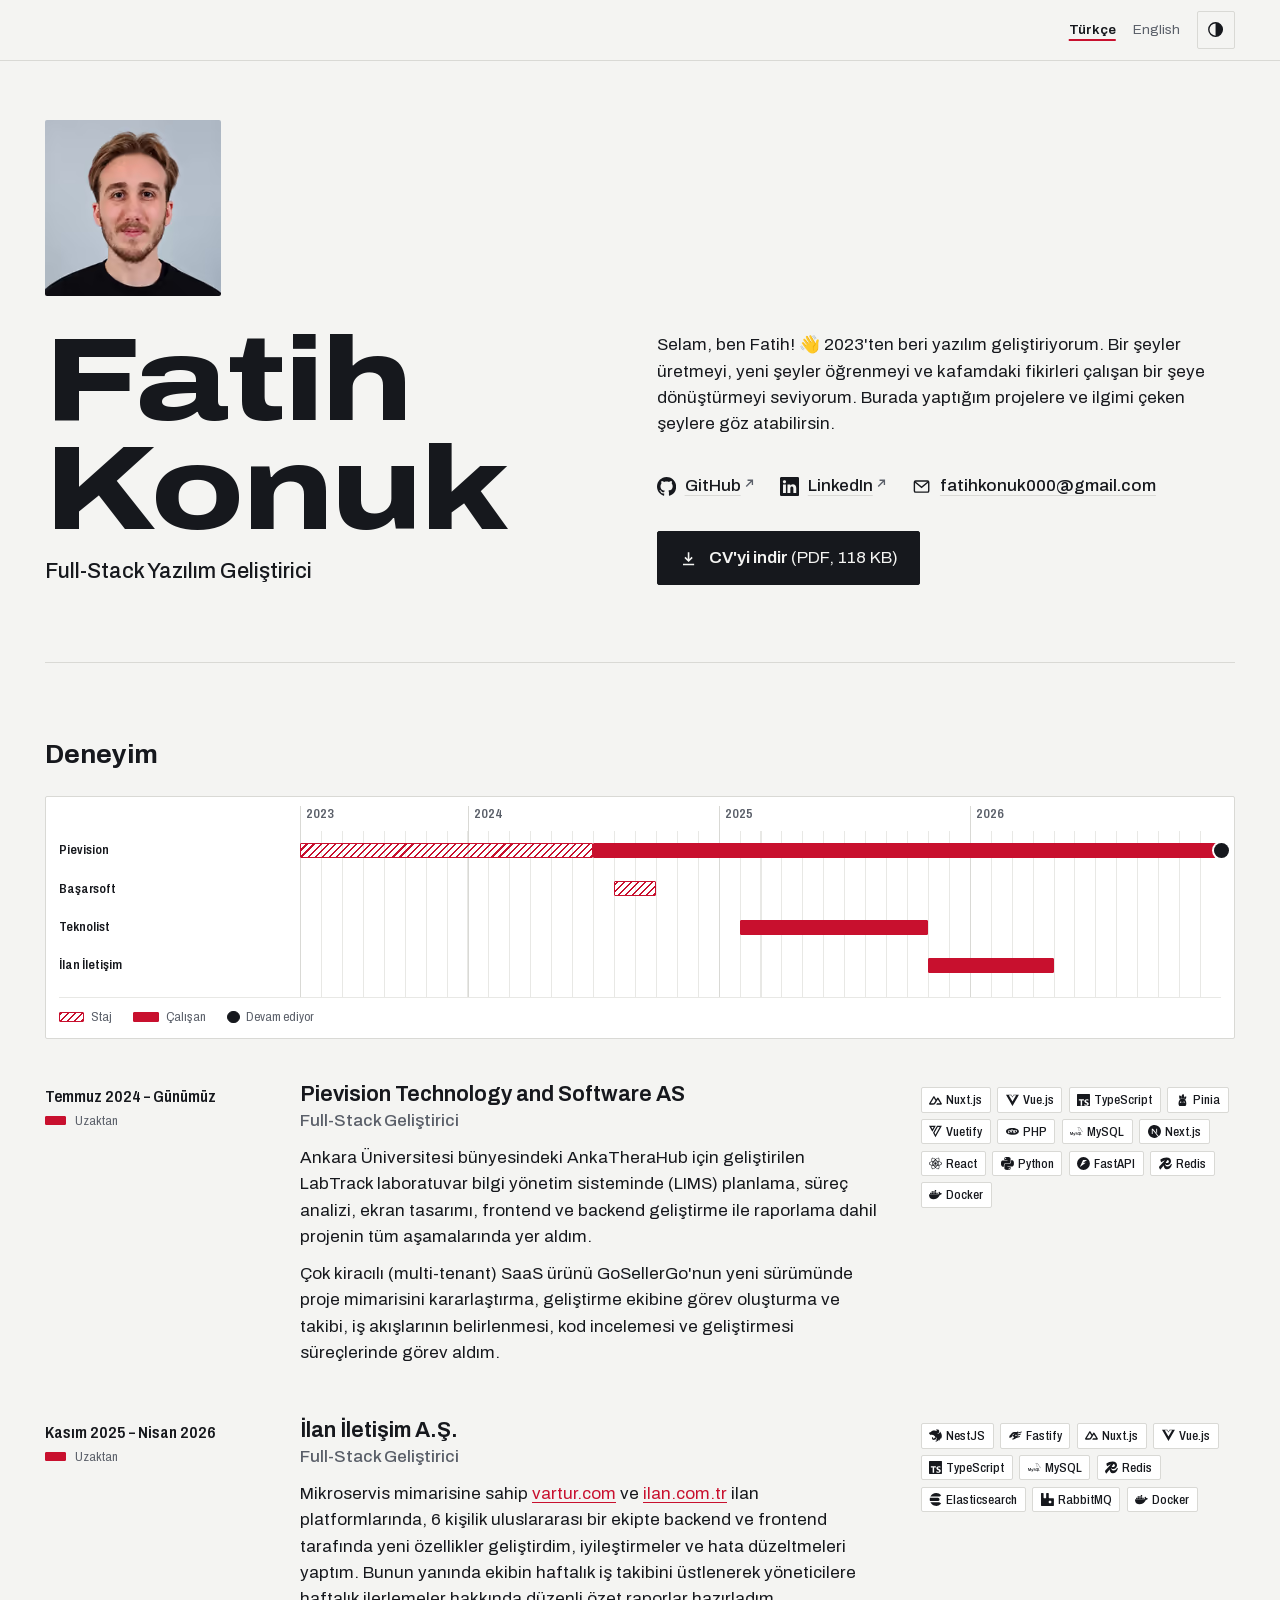
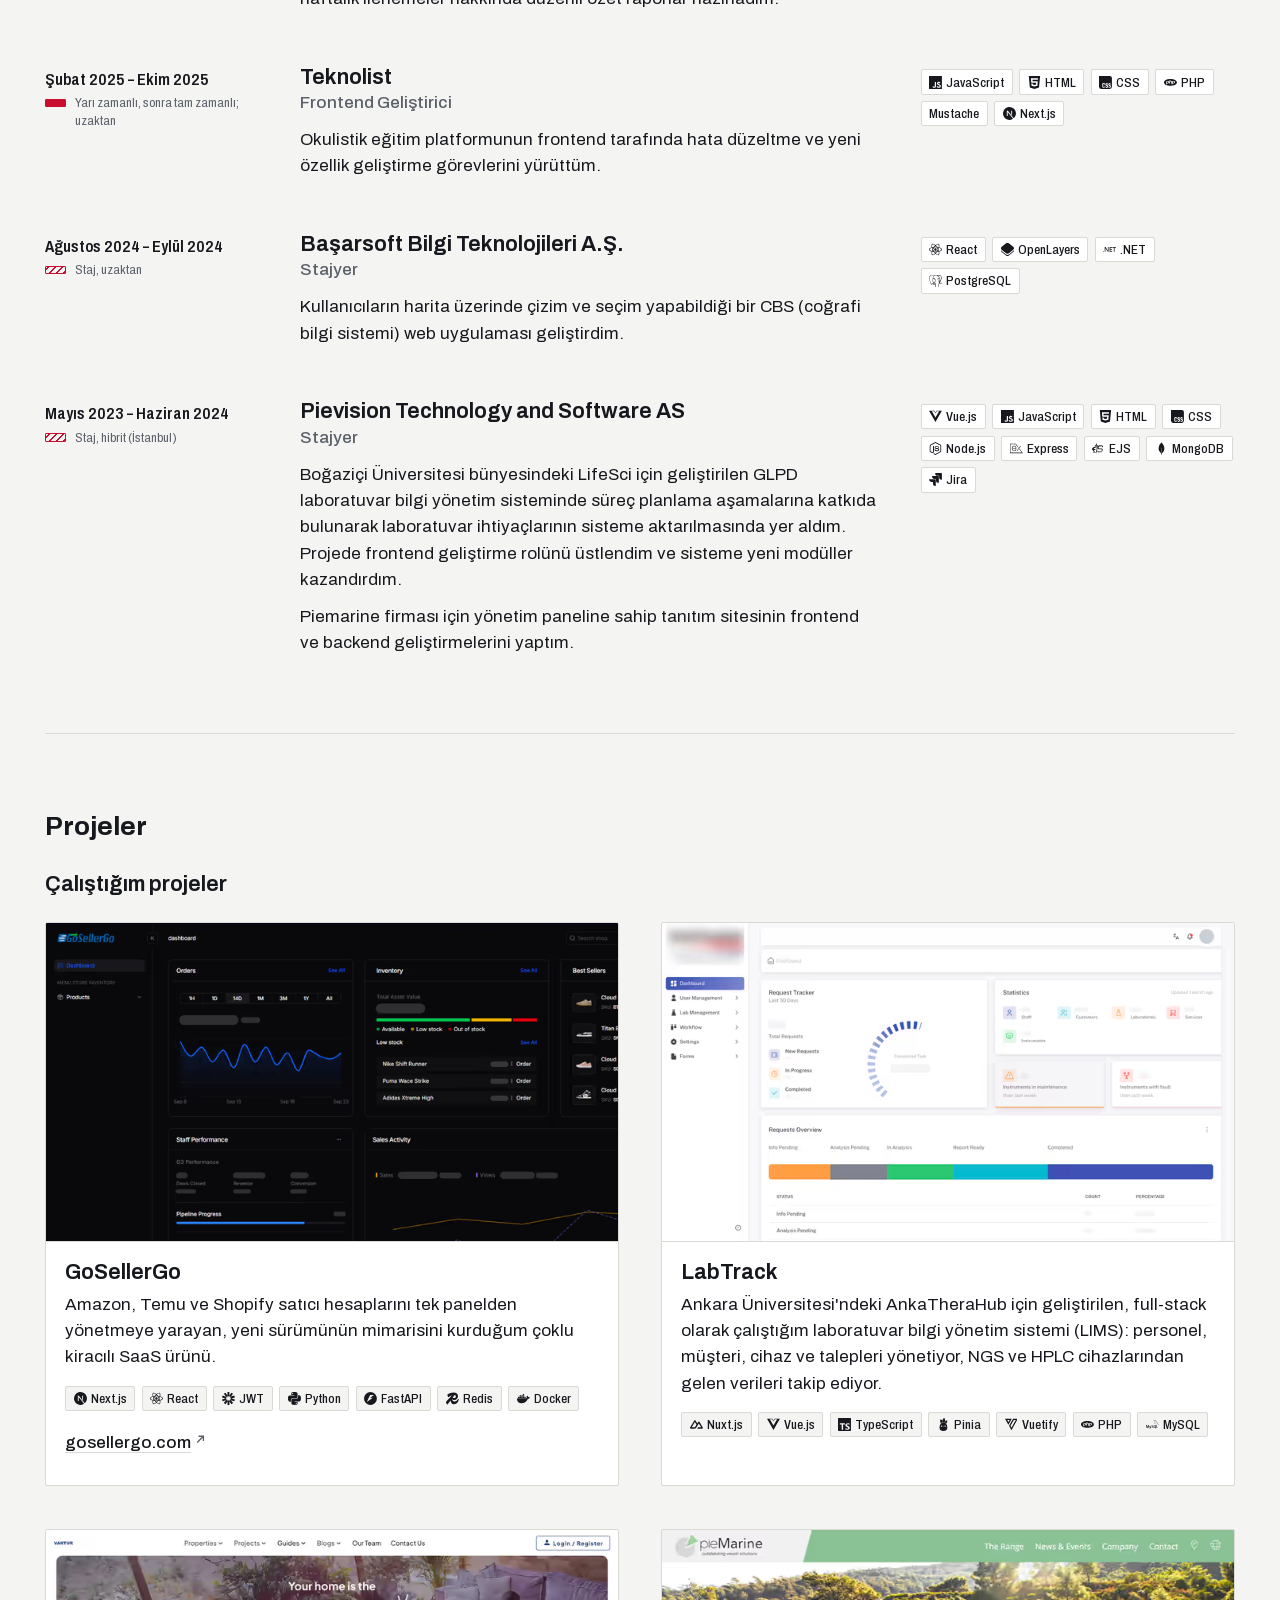
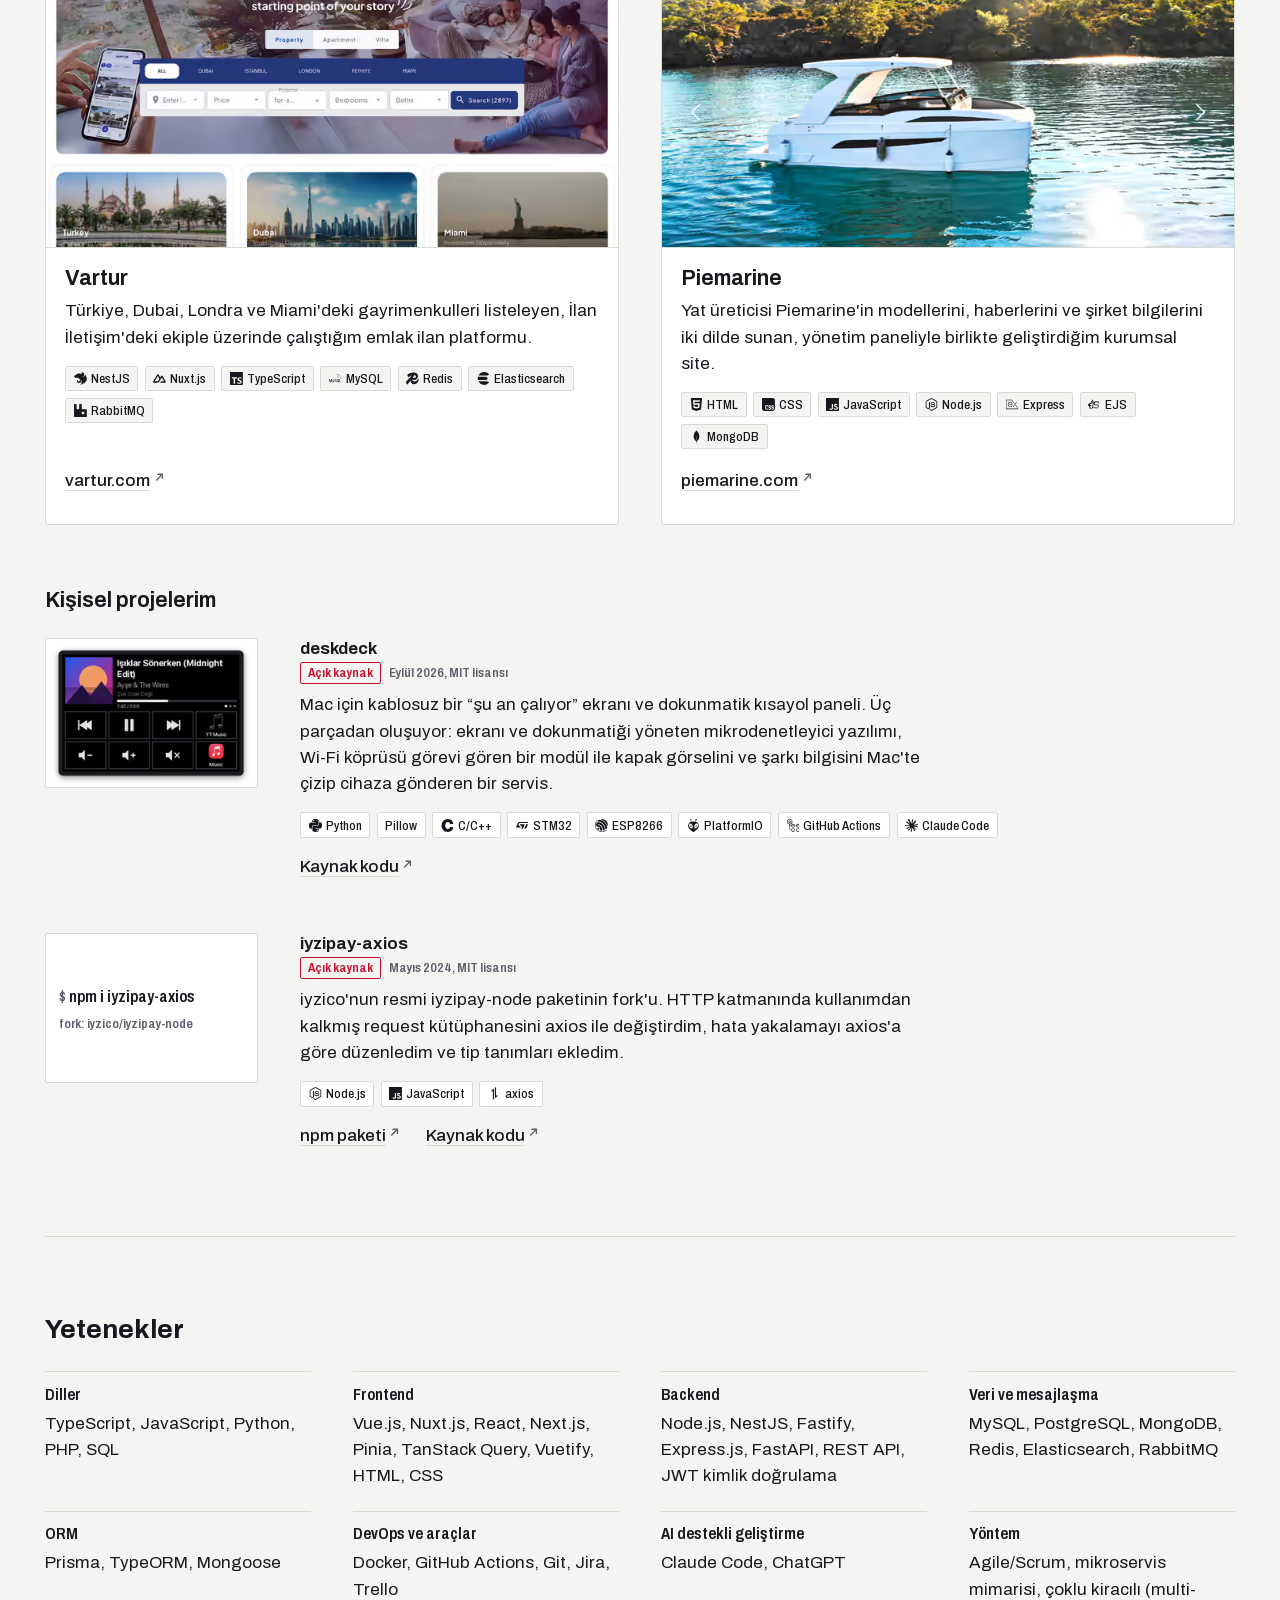
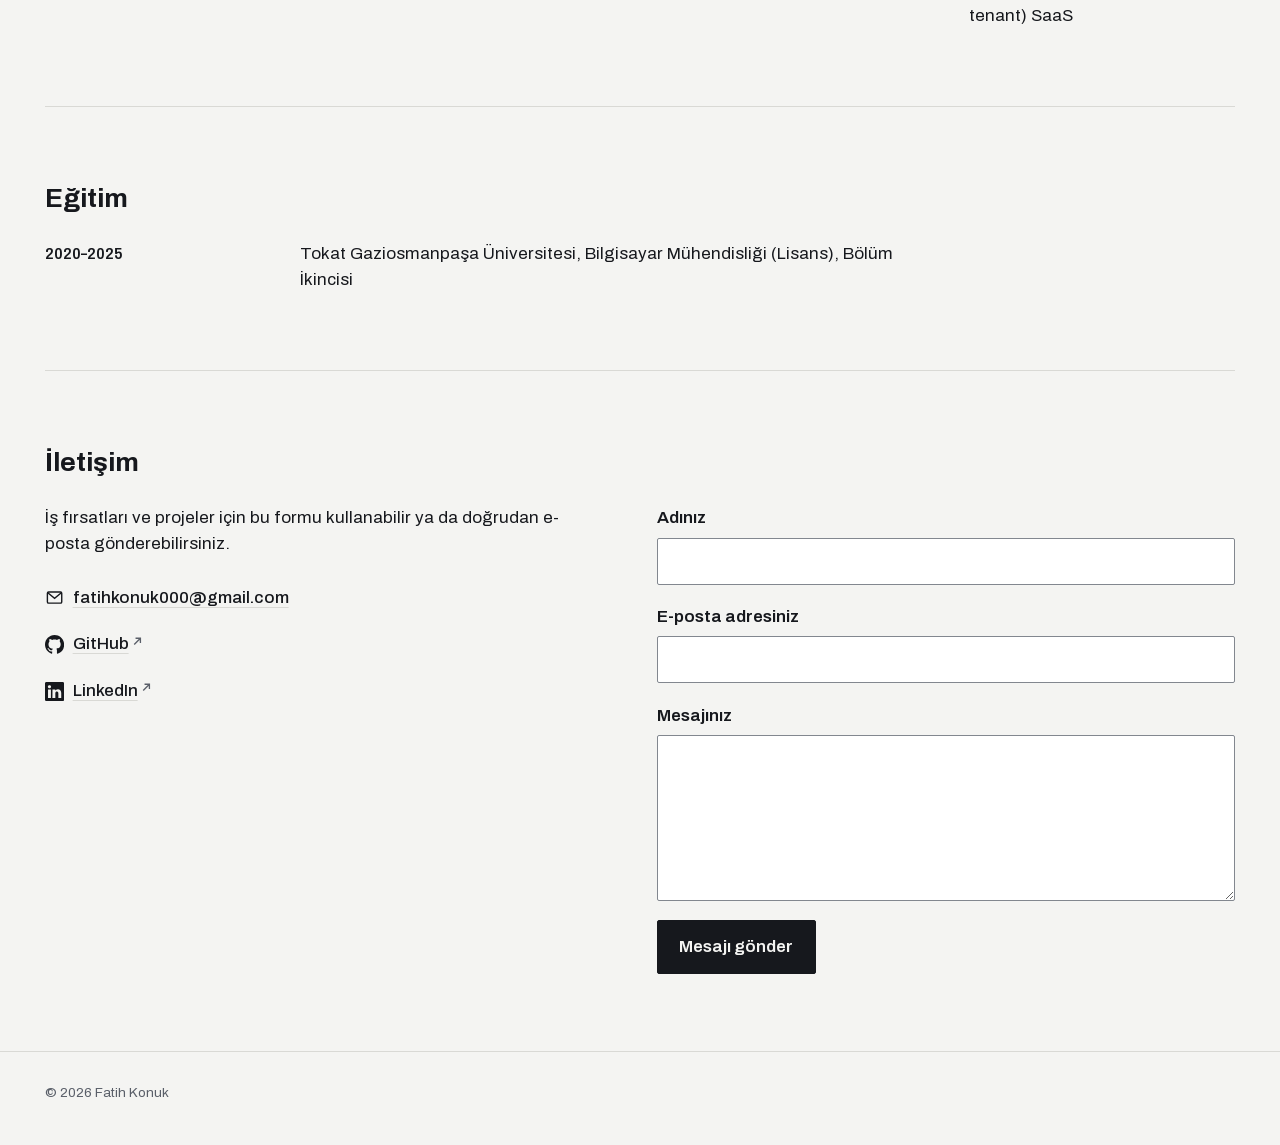
==== commit a107136b: "Update CV PDFs and add an English CV Regenerate the Turkish CV from the latest resume master and add" ====
--- a/index.html
+++ b/index.html
@@ -95,7 +95,7 @@
         <li><a href="https://www.linkedin.com/in/fatihkonuk/" target="_blank" rel="noopener noreferrer"><svg viewBox="0 0 16 16" aria-hidden="true" focusable="false"><path fill="currentColor" d="M0 1.15C0 .51.53 0 1.18 0h13.64C15.47 0 16 .51 16 1.15v13.7c0 .64-.53 1.15-1.18 1.15H1.18C.53 16 0 15.49 0 14.85V1.15zm4.94 12.25V6.17h-2.4v7.23h2.4zm-1.2-8.21c.84 0 1.36-.56 1.36-1.25-.02-.71-.52-1.25-1.34-1.25-.82 0-1.36.54-1.36 1.25 0 .69.52 1.25 1.33 1.25h.01zm4.91 8.21V9.36c0-.22.02-.43.08-.59.17-.43.57-.88 1.23-.88.87 0 1.22.66 1.22 1.63v3.87h2.4V9.25c0-2.22-1.18-3.25-2.76-3.25-1.27 0-1.85.7-2.17 1.19V6.17h-2.4c.03.68 0 7.23 0 7.23h2.4z"/></svg><span>LinkedIn</span><svg class="ext" viewBox="0 0 12 12" aria-hidden="true" focusable="false"><path d="M4 2.5h5.5V8M9.5 2.5 2.5 9.5" fill="none" stroke="currentColor" stroke-width="1.5"/></svg><span class="vh"> (yeni sekmede açılır)</span></a></li>
         <li><a href="mailto:fatihkonuk000@gmail.com" rel="noopener noreferrer"><svg viewBox="0 0 24 24" aria-hidden="true" focusable="false"><rect x="3" y="5" width="18" height="14" rx="1.5" fill="none" stroke="currentColor" stroke-width="1.75"/><path d="m3.5 6 8.5 7 8.5-7" fill="none" stroke="currentColor" stroke-width="1.75"/></svg><span>fatihkonuk000@gmail.com</span></a></li>
       </ul>
-      <a class="cv btn" href="/cv/fatih-konuk-cv.pdf" download="Fatih-Konuk-CV.pdf" type="application/pdf"><svg viewBox="0 0 24 24" aria-hidden="true" focusable="false"><path d="M12 4v11m-4.5-4.5L12 15l4.5-4.5M5 19.5h14" fill="none" stroke="currentColor" stroke-width="2"/></svg><span>CV'yi indir <span class="meta">(PDF, 108 KB)</span></span></a>
+      <a class="cv btn" href="/cv/fatih-konuk-cv.pdf" download="Fatih-Konuk-CV.pdf" type="application/pdf"><svg viewBox="0 0 24 24" aria-hidden="true" focusable="false"><path d="M12 4v11m-4.5-4.5L12 15l4.5-4.5M5 19.5h14" fill="none" stroke="currentColor" stroke-width="2"/></svg><span>CV'yi indir <span class="meta">(PDF, 118 KB)</span></span></a>
     </div>
   </section>
 
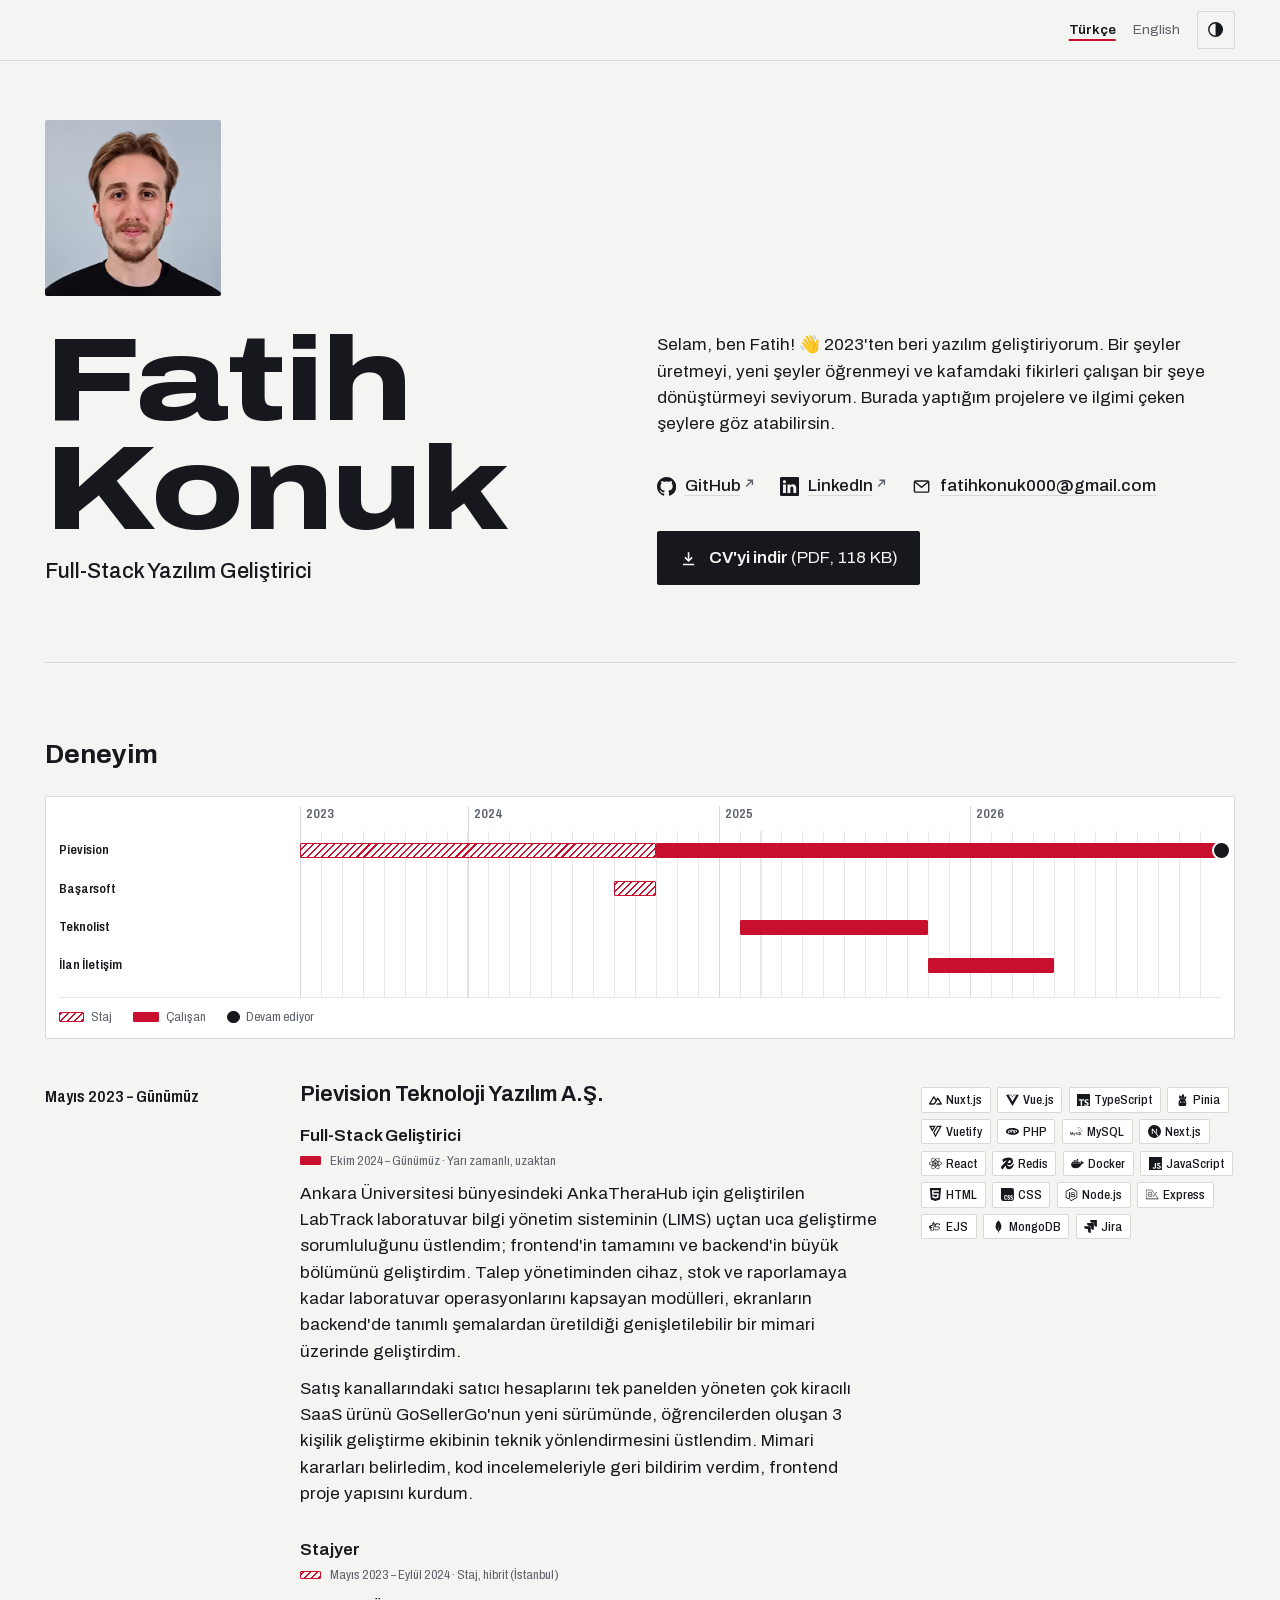
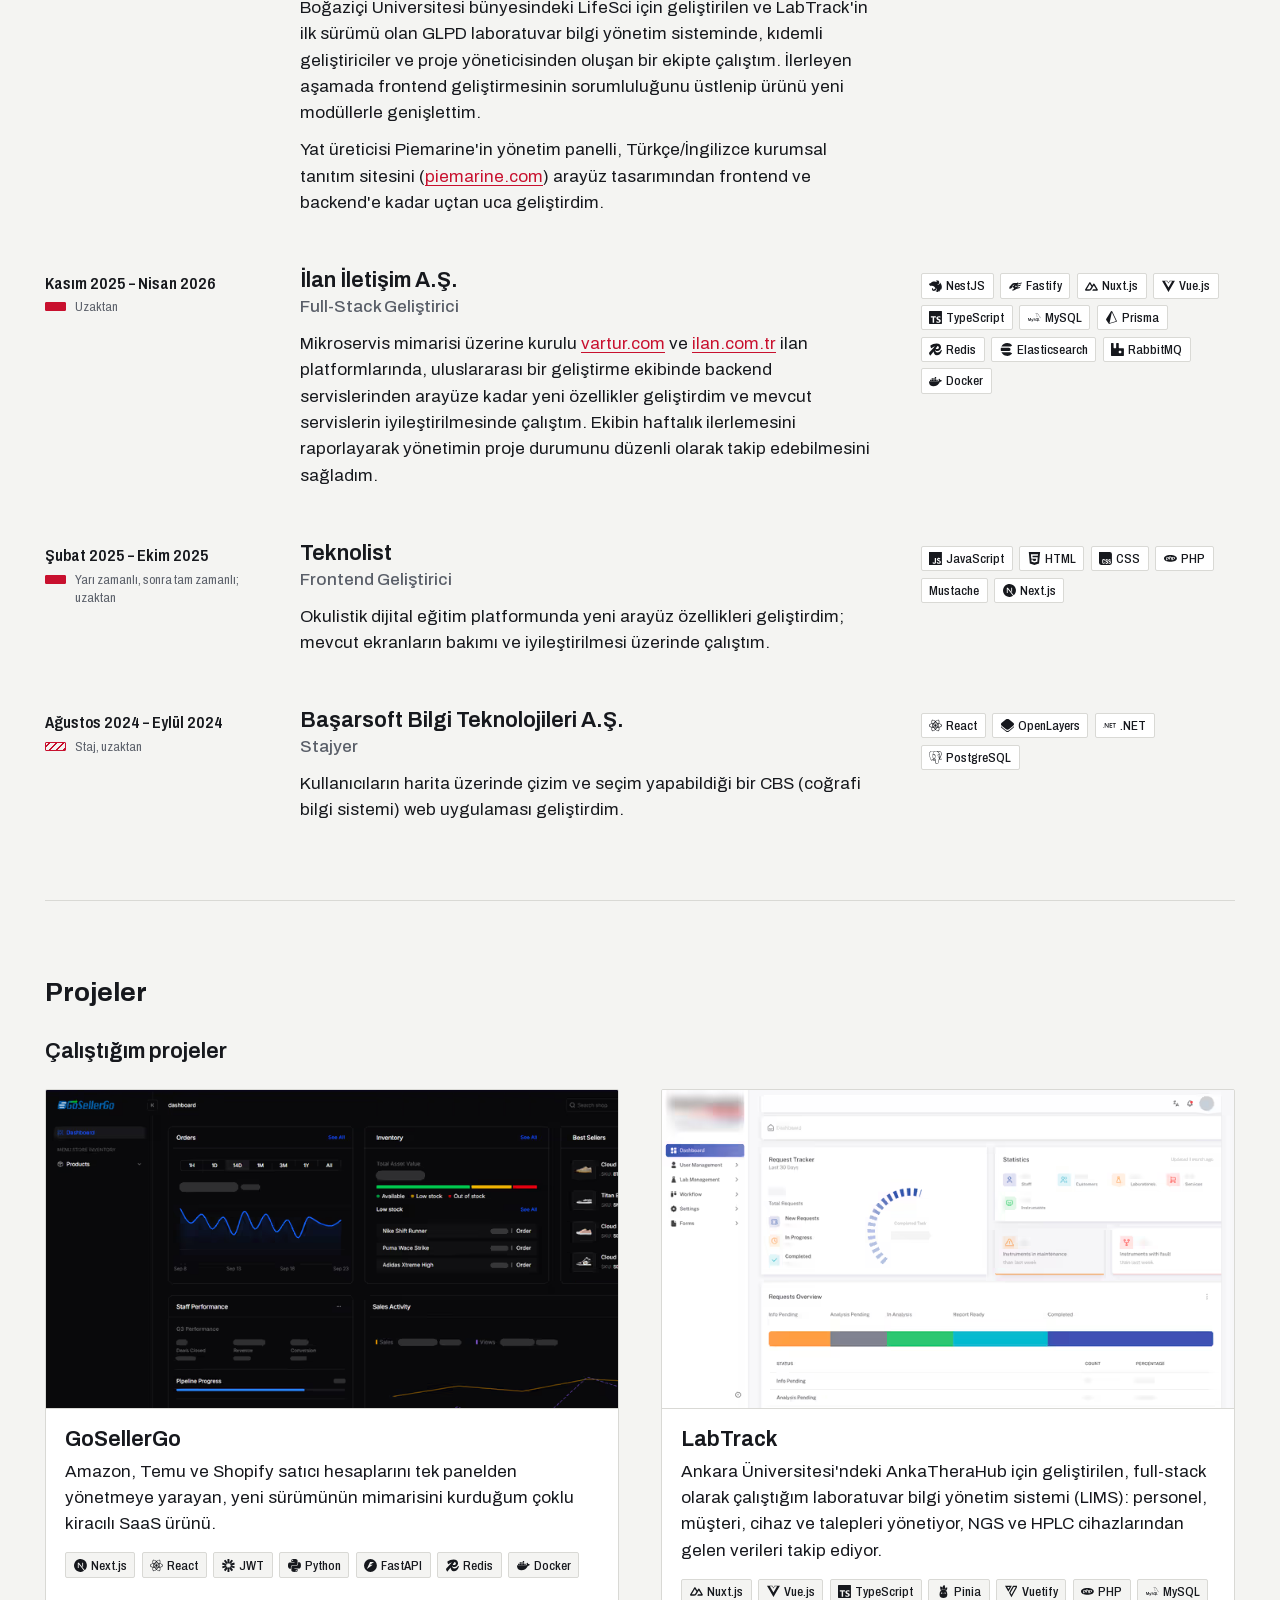
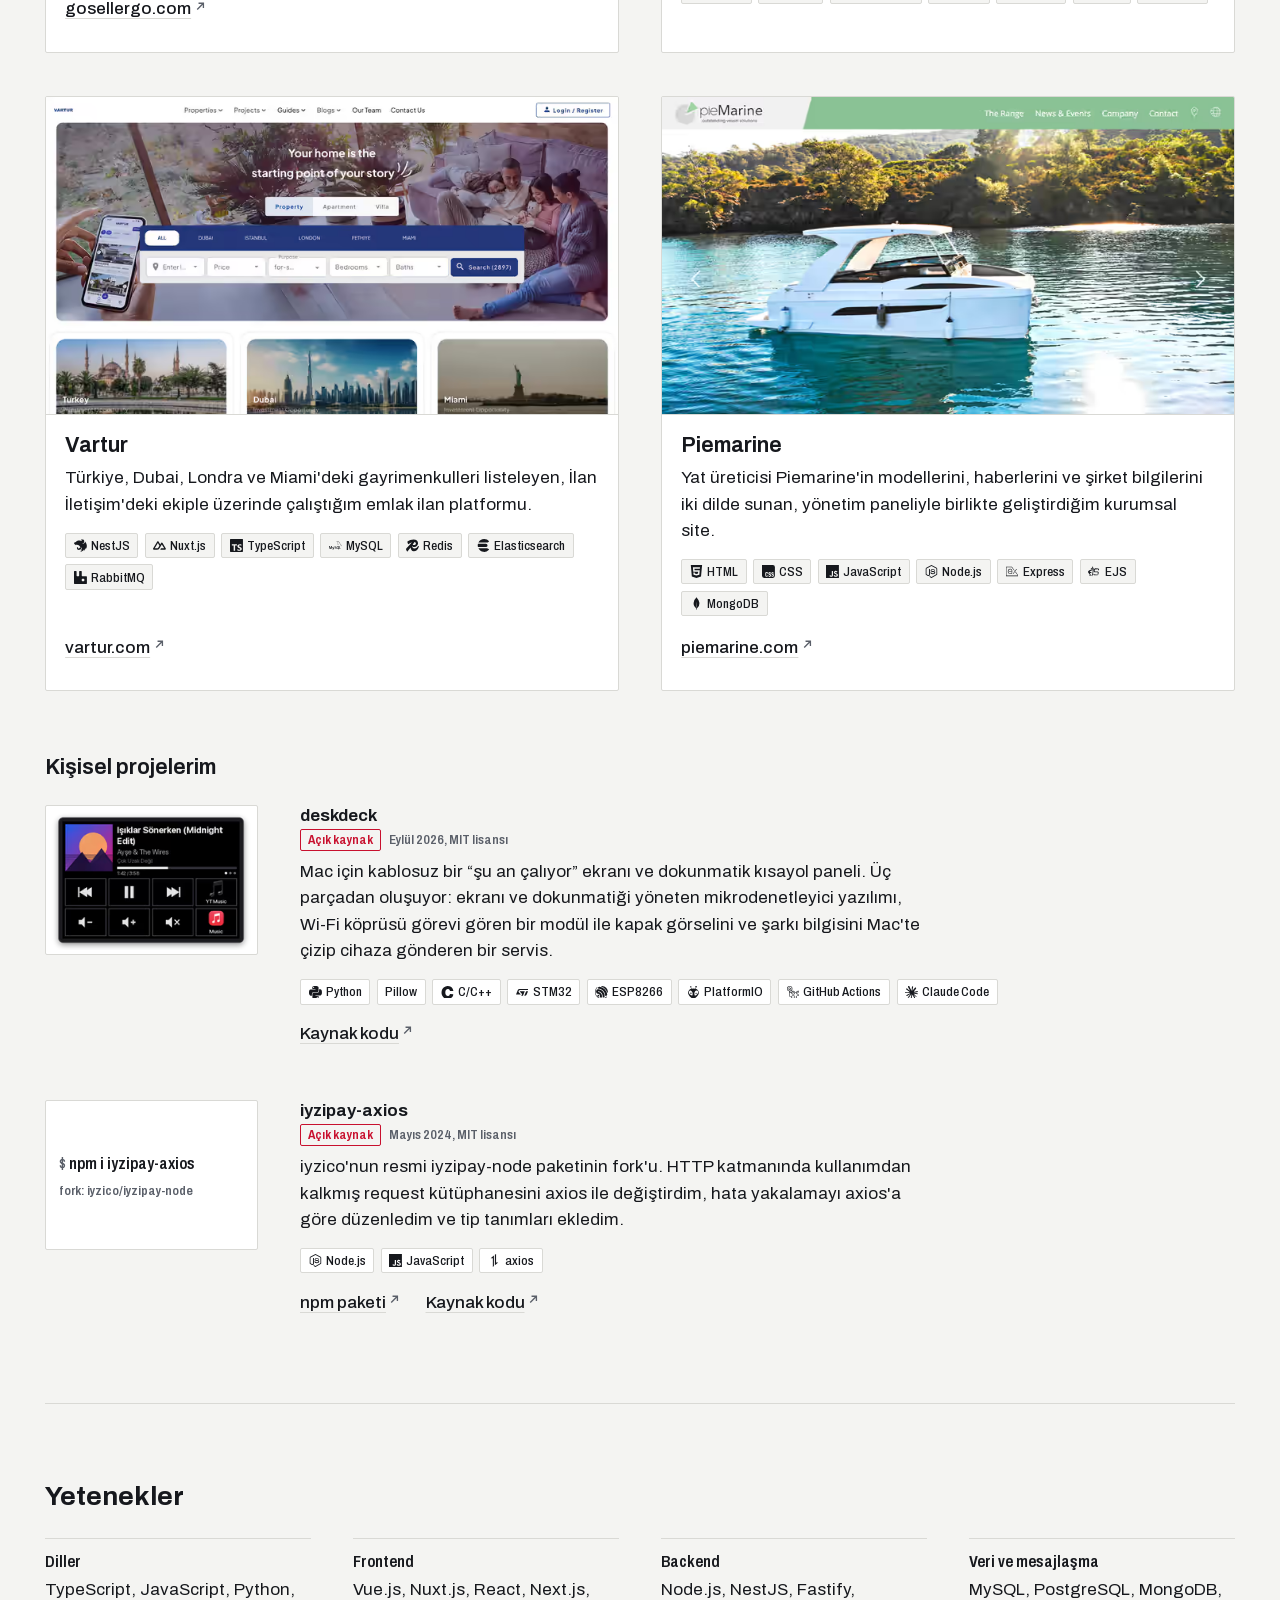
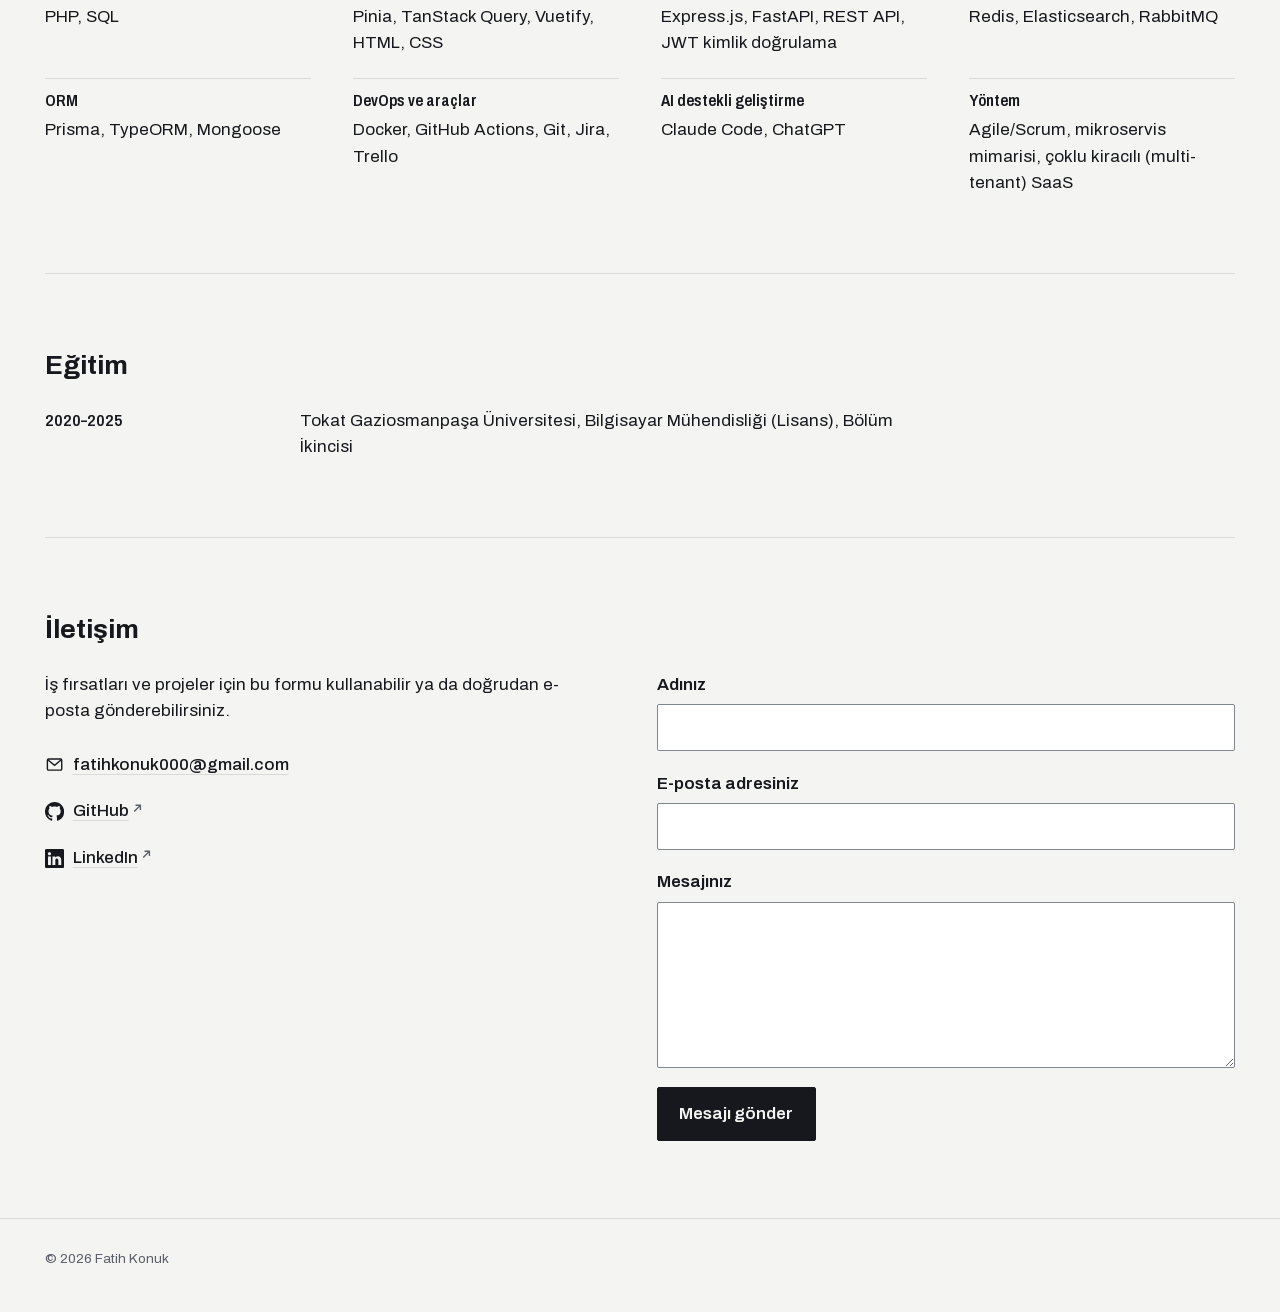
==== commit 713d1ff1: "Merge the Pievision roles and sync experience with the CV - Show Pievision as one entry with two rol" ====
--- a/index.html
+++ b/index.html
@@ -48,7 +48,7 @@
   ],
   "worksFor": {
     "@type": "Organization",
-    "name": "Pievision Technology and Software AS"
+    "name": "Pievision Teknoloji Yazılım A.Ş."
   },
   "alumniOf": {
     "@type": "CollegeOrUniversity",
@@ -111,7 +111,7 @@
       </div>
       <div class="lane">
         <span class="lane-name">Pievision</span>
-        <span class="track"><span class="bar intern" style="--s:0;--e:14;--i:0"></span><span class="bar" style="--s:14;--i:1"></span><span class="now"></span></span>
+        <span class="track"><span class="bar intern" style="--s:0;--e:17;--i:0"></span><span class="bar" style="--s:17;--i:1"></span><span class="now"></span></span>
       </div>
       <div class="lane">
         <span class="lane-name">Başarsoft</span>
@@ -131,17 +131,25 @@
     <ol class="jobs">
       <li class="job row" id="exp-pievision">
         <div class="when">
-          <p class="dates"><time datetime="2024-07">Temmuz 2024</time> – Günümüz</p>
-          <p class="kind">Uzaktan</p>
-        </div>
-        <div class="body">
-          <h3>Pievision Technology and Software AS</h3>
-          <p class="role">Full-Stack Geliştirici</p>
-          <p class="desc">Ankara Üniversitesi bünyesindeki AnkaTheraHub için geliştirilen LabTrack laboratuvar bilgi yönetim sisteminde (LIMS) planlama, süreç analizi, ekran tasarımı, frontend ve backend geliştirme ile raporlama dahil projenin tüm aşamalarında yer aldım.</p>
-          <p class="desc">Çok kiracılı (multi-tenant) SaaS ürünü GoSellerGo'nun yeni sürümünde proje mimarisini kararlaştırma, geliştirme ekibine görev oluşturma ve takibi, iş akışlarının belirlenmesi, kod incelemesi ve geliştirmesi süreçlerinde görev aldım.</p>
+          <p class="dates"><time datetime="2023-05">Mayıs 2023</time> – Günümüz</p>
+        </div>
+        <div class="body">
+          <h3>Pievision Teknoloji Yazılım A.Ş.</h3>
+          <div class="stint">
+            <p class="role">Full-Stack Geliştirici</p>
+            <p class="kind"><span><time datetime="2024-10">Ekim 2024</time> – Günümüz · Yarı zamanlı, uzaktan</span></p>
+            <p class="desc">Ankara Üniversitesi bünyesindeki AnkaTheraHub için geliştirilen LabTrack laboratuvar bilgi yönetim sisteminin (LIMS) uçtan uca geliştirme sorumluluğunu üstlendim; frontend'in tamamını ve backend'in büyük bölümünü geliştirdim. Talep yönetiminden cihaz, stok ve raporlamaya kadar laboratuvar operasyonlarını kapsayan modülleri, ekranların backend'de tanımlı şemalardan üretildiği genişletilebilir bir mimari üzerinde geliştirdim.</p>
+            <p class="desc">Satış kanallarındaki satıcı hesaplarını tek panelden yöneten çok kiracılı SaaS ürünü GoSellerGo'nun yeni sürümünde, öğrencilerden oluşan 3 kişilik geliştirme ekibinin teknik yönlendirmesini üstlendim. Mimari kararları belirledim, kod incelemeleriyle geri bildirim verdim, frontend proje yapısını kurdum.</p>
+          </div>
+          <div class="stint">
+            <p class="role">Stajyer</p>
+            <p class="kind intern"><span><time datetime="2023-05">Mayıs 2023</time> – <time datetime="2024-09">Eylül 2024</time> · Staj, hibrit (İstanbul)</span></p>
+            <p class="desc">Boğaziçi Üniversitesi bünyesindeki LifeSci için geliştirilen ve LabTrack'in ilk sürümü olan GLPD laboratuvar bilgi yönetim sisteminde, kıdemli geliştiriciler ve proje yöneticisinden oluşan bir ekipte çalıştım. İlerleyen aşamada frontend geliştirmesinin sorumluluğunu üstlenip ürünü yeni modüllerle genişlettim.</p>
+            <p class="desc">Yat üreticisi Piemarine'in yönetim panelli, Türkçe/İngilizce kurumsal tanıtım sitesini (<a href="https://piemarine.com" rel="noopener noreferrer">piemarine.com</a>) arayüz tasarımından frontend ve backend'e kadar uçtan uca geliştirdim.</p>
+          </div>
         </div>
         <ul class="tags" aria-label="Teknolojiler">
-          <li>Nuxt.js</li><li>Vue.js</li><li>TypeScript</li><li>Pinia</li><li>Vuetify</li><li>PHP</li><li>MySQL</li><li>Next.js</li><li>React</li><li>Python</li><li>FastAPI</li><li>Redis</li><li>Docker</li>
+          <li>Nuxt.js</li><li>Vue.js</li><li>TypeScript</li><li>Pinia</li><li>Vuetify</li><li>PHP</li><li>MySQL</li><li>Next.js</li><li>React</li><li>Redis</li><li>Docker</li><li>JavaScript</li><li>HTML</li><li>CSS</li><li>Node.js</li><li>Express</li><li>EJS</li><li>MongoDB</li><li>Jira</li>
         </ul>
       </li>
       <li class="job row">
@@ -152,10 +160,10 @@
         <div class="body">
           <h3>İlan İletişim A.Ş.</h3>
           <p class="role">Full-Stack Geliştirici</p>
-          <p class="desc">Mikroservis mimarisine sahip <a href="https://vartur.com" rel="noopener noreferrer">vartur.com</a> ve <a href="https://ilan.com.tr" rel="noopener noreferrer">ilan.com.tr</a> ilan platformlarında, 6 kişilik uluslararası bir ekipte backend ve frontend tarafında yeni özellikler geliştirdim, iyileştirmeler ve hata düzeltmeleri yaptım. Bunun yanında ekibin haftalık iş takibini üstlenerek yöneticilere haftalık ilerlemeler hakkında düzenli özet raporlar hazırladım.</p>
+          <p class="desc">Mikroservis mimarisi üzerine kurulu <a href="https://vartur.com" rel="noopener noreferrer">vartur.com</a> ve <a href="https://ilan.com.tr" rel="noopener noreferrer">ilan.com.tr</a> ilan platformlarında, uluslararası bir geliştirme ekibinde backend servislerinden arayüze kadar yeni özellikler geliştirdim ve mevcut servislerin iyileştirilmesinde çalıştım. Ekibin haftalık ilerlemesini raporlayarak yönetimin proje durumunu düzenli olarak takip edebilmesini sağladım.</p>
         </div>
         <ul class="tags" aria-label="Teknolojiler">
-          <li>NestJS</li><li>Fastify</li><li>Nuxt.js</li><li>Vue.js</li><li>TypeScript</li><li>MySQL</li><li>Redis</li><li>Elasticsearch</li><li>RabbitMQ</li><li>Docker</li>
+          <li>NestJS</li><li>Fastify</li><li>Nuxt.js</li><li>Vue.js</li><li>TypeScript</li><li>MySQL</li><li>Prisma</li><li>Redis</li><li>Elasticsearch</li><li>RabbitMQ</li><li>Docker</li>
         </ul>
       </li>
       <li class="job row">
@@ -166,7 +174,7 @@
         <div class="body">
           <h3>Teknolist</h3>
           <p class="role">Frontend Geliştirici</p>
-          <p class="desc">Okulistik eğitim platformunun frontend tarafında hata düzeltme ve yeni özellik geliştirme görevlerini yürüttüm.</p>
+          <p class="desc">Okulistik dijital eğitim platformunda yeni arayüz özellikleri geliştirdim; mevcut ekranların bakımı ve iyileştirilmesi üzerinde çalıştım.</p>
         </div>
         <ul class="tags" aria-label="Teknolojiler">
           <li>JavaScript</li><li>HTML</li><li>CSS</li><li>PHP</li><li>Mustache</li><li>Next.js</li>
@@ -184,21 +192,6 @@
         </div>
         <ul class="tags" aria-label="Teknolojiler">
           <li>React</li><li>OpenLayers</li><li>.NET</li><li>PostgreSQL</li>
-        </ul>
-      </li>
-      <li class="job row" id="exp-pievision-intern">
-        <div class="when">
-          <p class="dates"><time datetime="2023-05">Mayıs 2023</time> – <time datetime="2024-06">Haziran 2024</time></p>
-          <p class="kind intern">Staj, hibrit (İstanbul)</p>
-        </div>
-        <div class="body">
-          <h3>Pievision Technology and Software AS</h3>
-          <p class="role">Stajyer</p>
-          <p class="desc">Boğaziçi Üniversitesi bünyesindeki LifeSci için geliştirilen GLPD laboratuvar bilgi yönetim sisteminde süreç planlama aşamalarına katkıda bulunarak laboratuvar ihtiyaçlarının sisteme aktarılmasında yer aldım. Projede frontend geliştirme rolünü üstlendim ve sisteme yeni modüller kazandırdım.</p>
-          <p class="desc">Piemarine firması için yönetim paneline sahip tanıtım sitesinin frontend ve backend geliştirmelerini yaptım.</p>
-        </div>
-        <ul class="tags" aria-label="Teknolojiler">
-          <li>Vue.js</li><li>JavaScript</li><li>HTML</li><li>CSS</li><li>Node.js</li><li>Express</li><li>EJS</li><li>MongoDB</li><li>Jira</li>
         </ul>
       </li>
     </ol>
--- a/assets/css/site.css
+++ b/assets/css/site.css
@@ -485,6 +485,11 @@
   margin-top: 0.625rem;
   max-width: var(--measure);
 }
+/* Aynı şirketteki roller: rol adı alt başlık, altında kendi tarihi ve türü */
+.stint { margin-top: 0.875rem; }
+.stint + .stint { margin-top: 1.75rem; }
+.stint .role { color: var(--ink); font-weight: 600; }
+.stint .kind { margin-top: 0.15rem; }
 .desc a { color: var(--accent); }
 .desc a:hover { color: var(--ink); }
 
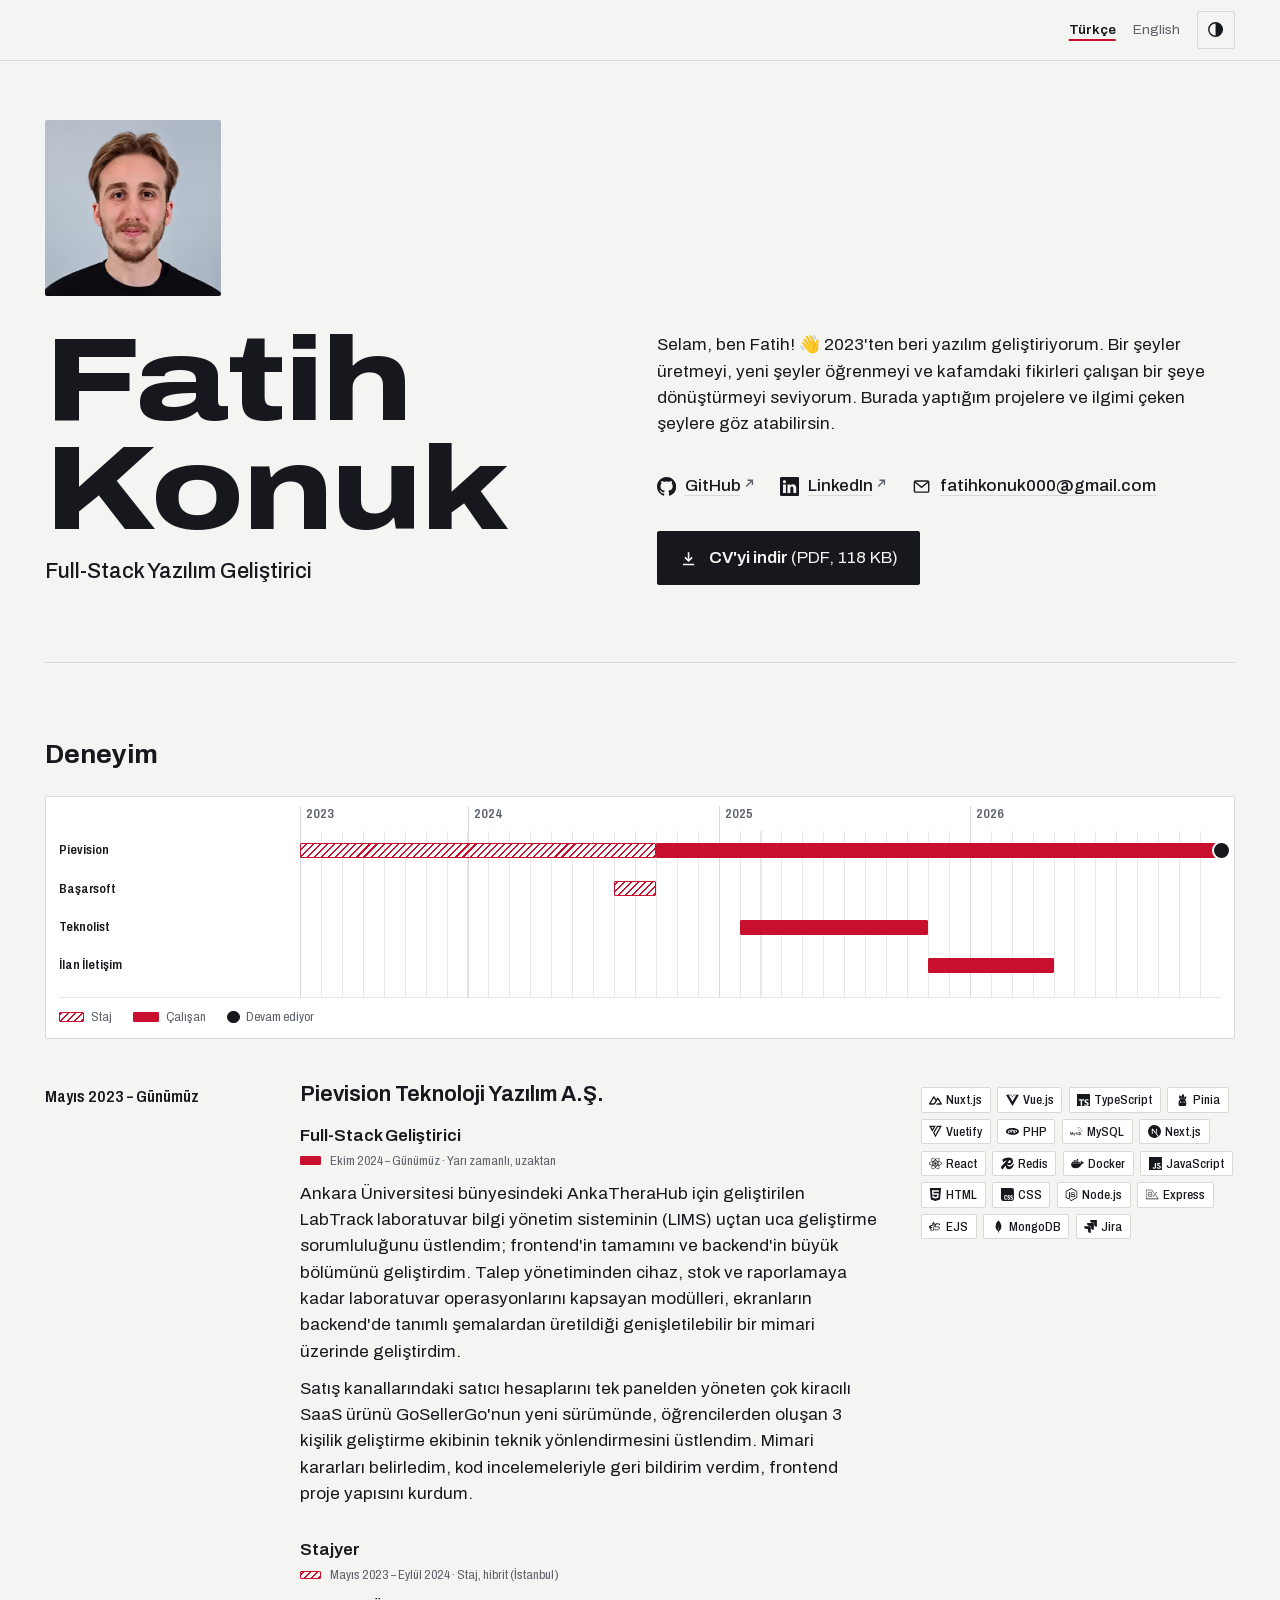
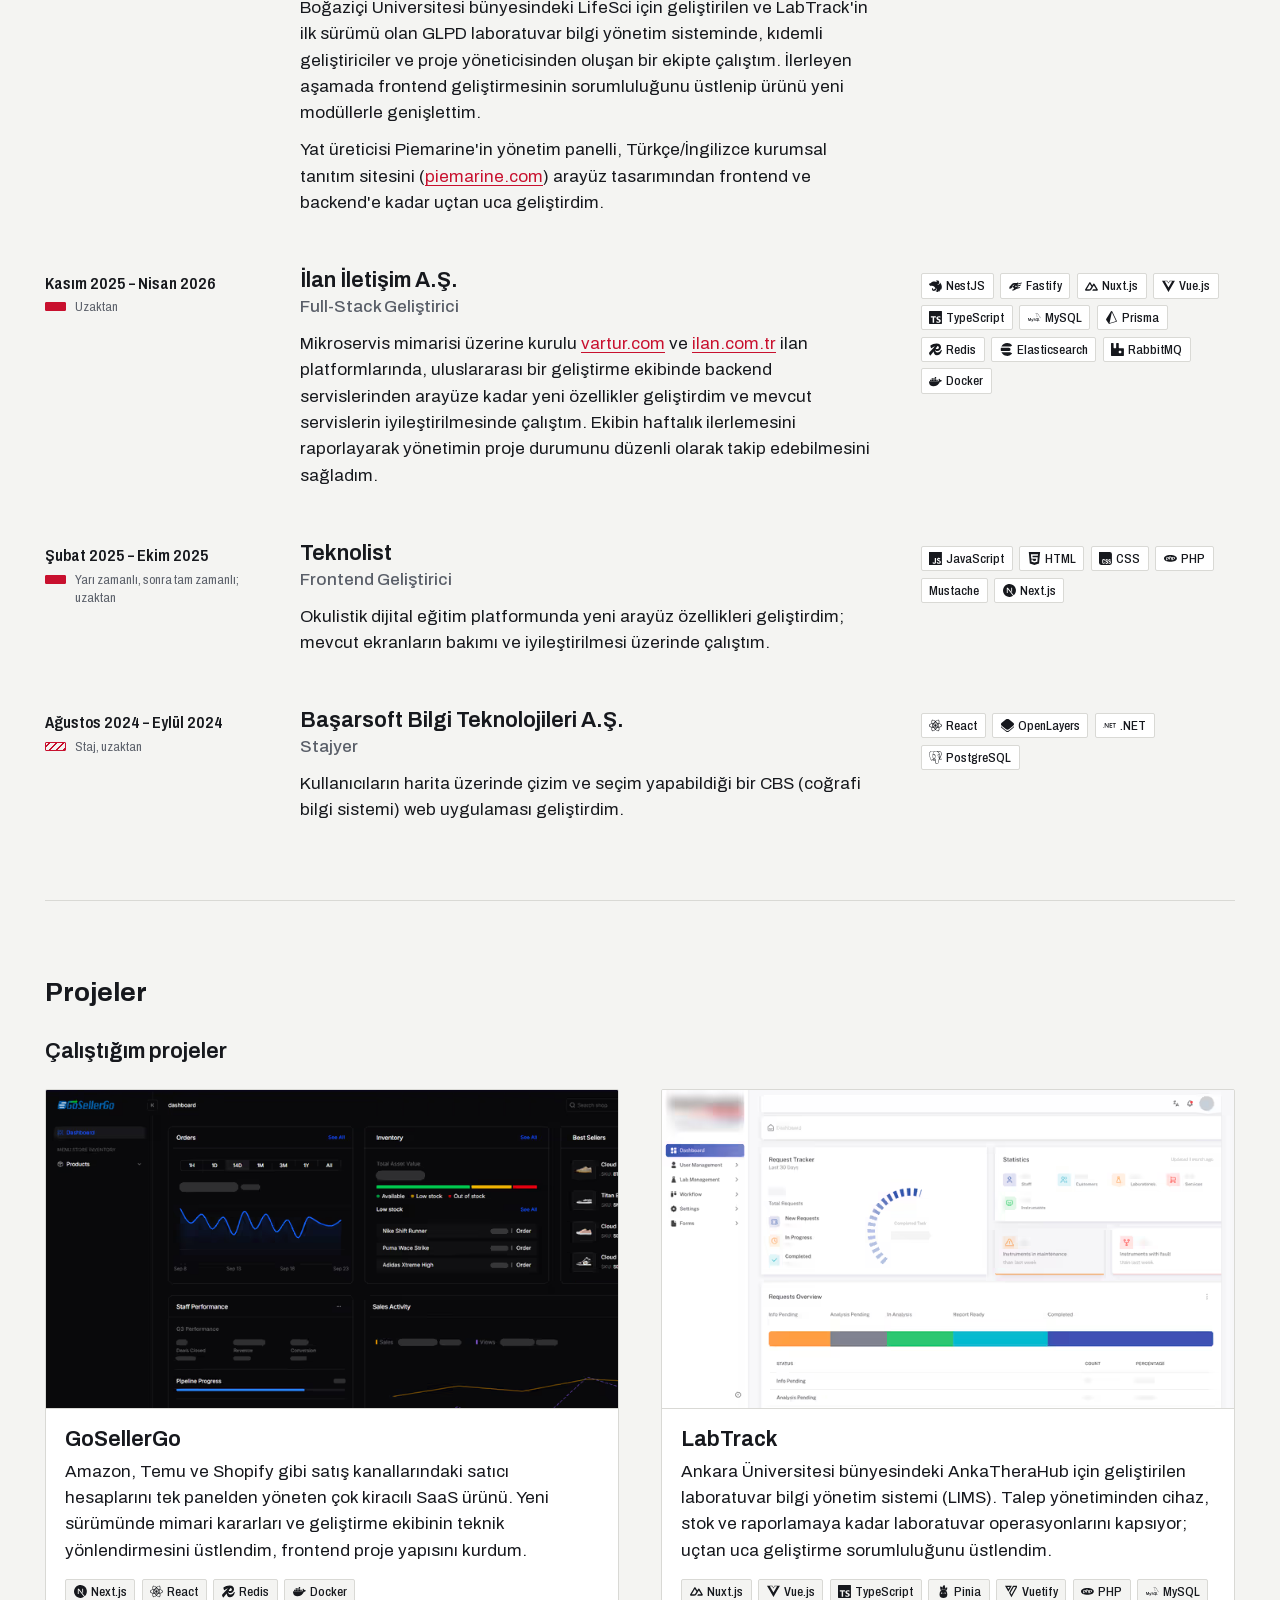
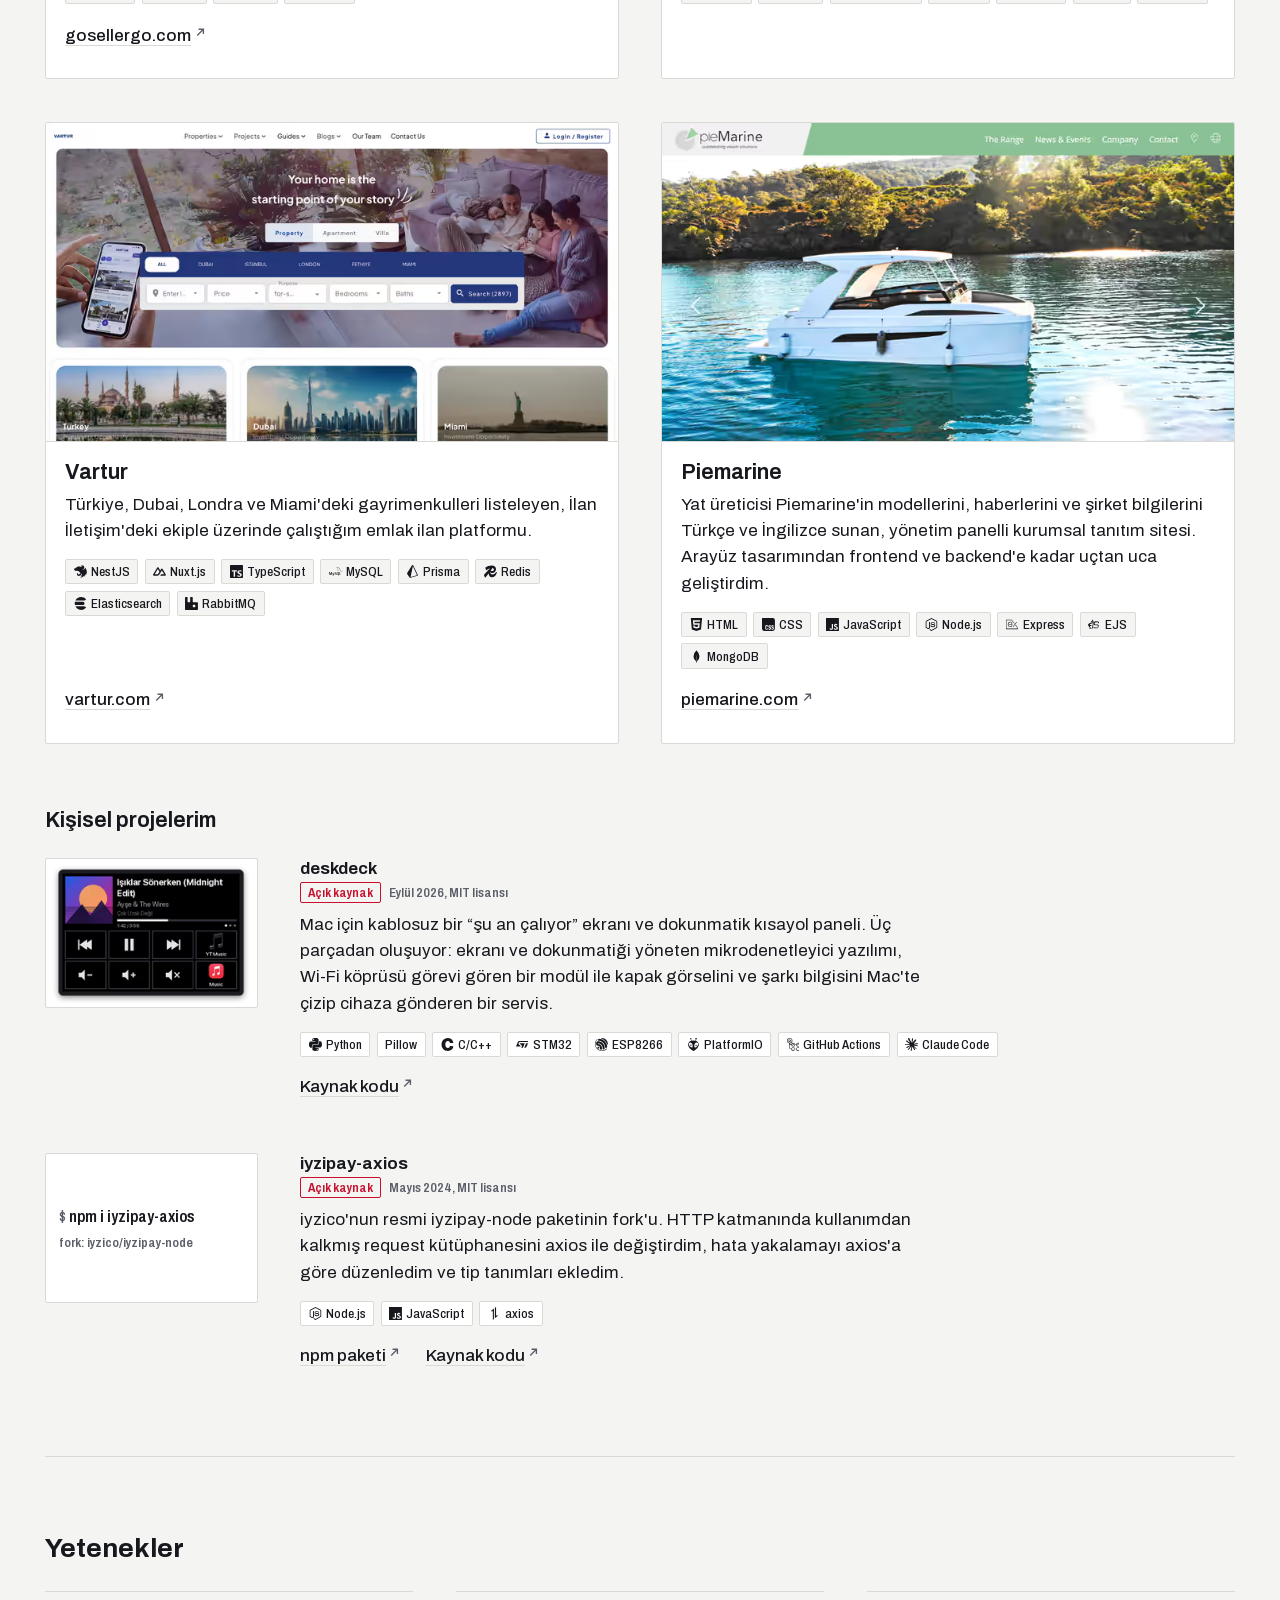
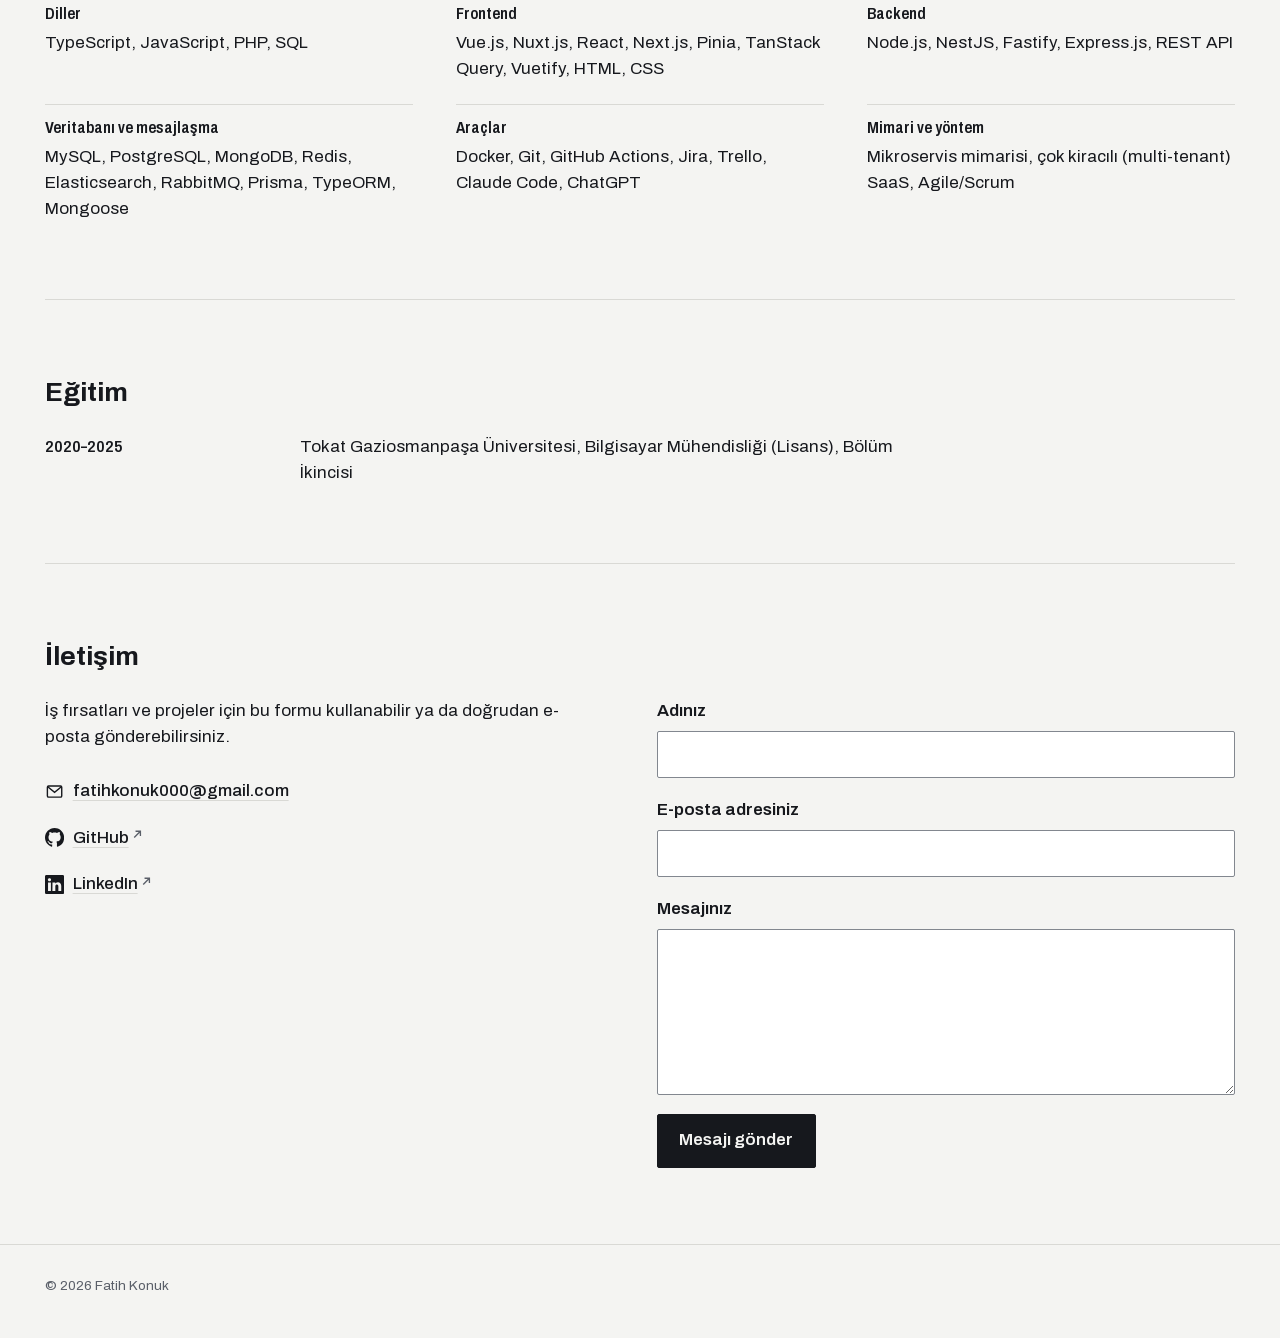
==== commit 71a8c609: "Sync projects and skills with the CV - Rewrite the GoSellerGo, LabTrack and Piemarine cards from the" ====
--- a/index.html
+++ b/index.html
@@ -54,7 +54,7 @@
     "@type": "CollegeOrUniversity",
     "name": "Tokat Gaziosmanpaşa Üniversitesi"
   },
-  "knowsAbout": ["Vue.js", "Nuxt.js", "React", "Next.js", "TypeScript", "JavaScript", "Node.js", "NestJS", "PHP", "Python", "FastAPI", "MySQL", "PostgreSQL", "Redis", "Docker"]
+  "knowsAbout": ["Vue.js", "Nuxt.js", "React", "Next.js", "TypeScript", "JavaScript", "Node.js", "NestJS", "PHP", "MySQL", "PostgreSQL", "Redis", "Docker"]
 }
 </script>
 </head>
@@ -95,7 +95,7 @@
         <li><a href="https://www.linkedin.com/in/fatihkonuk/" target="_blank" rel="noopener noreferrer"><svg viewBox="0 0 16 16" aria-hidden="true" focusable="false"><path fill="currentColor" d="M0 1.15C0 .51.53 0 1.18 0h13.64C15.47 0 16 .51 16 1.15v13.7c0 .64-.53 1.15-1.18 1.15H1.18C.53 16 0 15.49 0 14.85V1.15zm4.94 12.25V6.17h-2.4v7.23h2.4zm-1.2-8.21c.84 0 1.36-.56 1.36-1.25-.02-.71-.52-1.25-1.34-1.25-.82 0-1.36.54-1.36 1.25 0 .69.52 1.25 1.33 1.25h.01zm4.91 8.21V9.36c0-.22.02-.43.08-.59.17-.43.57-.88 1.23-.88.87 0 1.22.66 1.22 1.63v3.87h2.4V9.25c0-2.22-1.18-3.25-2.76-3.25-1.27 0-1.85.7-2.17 1.19V6.17h-2.4c.03.68 0 7.23 0 7.23h2.4z"/></svg><span>LinkedIn</span><svg class="ext" viewBox="0 0 12 12" aria-hidden="true" focusable="false"><path d="M4 2.5h5.5V8M9.5 2.5 2.5 9.5" fill="none" stroke="currentColor" stroke-width="1.5"/></svg><span class="vh"> (yeni sekmede açılır)</span></a></li>
         <li><a href="mailto:fatihkonuk000@gmail.com" rel="noopener noreferrer"><svg viewBox="0 0 24 24" aria-hidden="true" focusable="false"><rect x="3" y="5" width="18" height="14" rx="1.5" fill="none" stroke="currentColor" stroke-width="1.75"/><path d="m3.5 6 8.5 7 8.5-7" fill="none" stroke="currentColor" stroke-width="1.75"/></svg><span>fatihkonuk000@gmail.com</span></a></li>
       </ul>
-      <a class="cv btn" href="/cv/fatih-konuk-cv.pdf" download="Fatih-Konuk-CV.pdf" type="application/pdf"><svg viewBox="0 0 24 24" aria-hidden="true" focusable="false"><path d="M12 4v11m-4.5-4.5L12 15l4.5-4.5M5 19.5h14" fill="none" stroke="currentColor" stroke-width="2"/></svg><span>CV'yi indir <span class="meta">(PDF, 118 KB)</span></span></a>
+      <a class="cv btn" href="https://fatihkonuk.dev/cv/fatih-konuk-cv.pdf" type="application/pdf"><svg viewBox="0 0 24 24" aria-hidden="true" focusable="false"><path d="M12 4v11m-4.5-4.5L12 15l4.5-4.5M5 19.5h14" fill="none" stroke="currentColor" stroke-width="2"/></svg><span>CV'yi indir <span class="meta">(PDF, 118 KB)</span></span></a>
     </div>
   </section>
 
@@ -212,8 +212,8 @@
         </div>
         <div class="body">
           <h4>GoSellerGo</h4>
-          <p class="desc">Amazon, Temu ve Shopify satıcı hesaplarını tek panelden yönetmeye yarayan, yeni sürümünün mimarisini kurduğum çoklu kiracılı SaaS ürünü.</p>
-          <ul class="tags" aria-label="Teknolojiler"><li>Next.js</li><li>React</li><li>JWT</li><li>Python</li><li>FastAPI</li><li>Redis</li><li>Docker</li></ul>
+          <p class="desc">Amazon, Temu ve Shopify gibi satış kanallarındaki satıcı hesaplarını tek panelden yöneten çok kiracılı SaaS ürünü. Yeni sürümünde mimari kararları ve geliştirme ekibinin teknik yönlendirmesini üstlendim, frontend proje yapısını kurdum.</p>
+          <ul class="tags" aria-label="Teknolojiler"><li>Next.js</li><li>React</li><li>Redis</li><li>Docker</li></ul>
           <ul class="contact ext-links" aria-label="Bağlantılar">
             <li><a href="https://gosellergo.com" target="_blank" rel="noopener noreferrer"><span>gosellergo.com</span><svg class="ext" viewBox="0 0 12 12" aria-hidden="true" focusable="false"><path d="M4 2.5h5.5V8M9.5 2.5 2.5 9.5" fill="none" stroke="currentColor" stroke-width="1.5"/></svg><span class="vh"> (yeni sekmede açılır)</span></a></li>
           </ul>
@@ -229,7 +229,7 @@
         </div>
         <div class="body">
           <h4>LabTrack</h4>
-          <p class="desc">Ankara Üniversitesi'ndeki AnkaTheraHub için geliştirilen, full-stack olarak çalıştığım laboratuvar bilgi yönetim sistemi (LIMS): personel, müşteri, cihaz ve talepleri yönetiyor, NGS ve HPLC cihazlarından gelen verileri takip ediyor.</p>
+          <p class="desc">Ankara Üniversitesi bünyesindeki AnkaTheraHub için geliştirilen laboratuvar bilgi yönetim sistemi (LIMS). Talep yönetiminden cihaz, stok ve raporlamaya kadar laboratuvar operasyonlarını kapsıyor; uçtan uca geliştirme sorumluluğunu üstlendim.</p>
           <ul class="tags" aria-label="Teknolojiler"><li>Nuxt.js</li><li>Vue.js</li><li>TypeScript</li><li>Pinia</li><li>Vuetify</li><li>PHP</li><li>MySQL</li></ul>
         </div>
       </li>
@@ -244,7 +244,7 @@
         <div class="body">
           <h4>Vartur</h4>
           <p class="desc">Türkiye, Dubai, Londra ve Miami'deki gayrimenkulleri listeleyen, İlan İletişim'deki ekiple üzerinde çalıştığım emlak ilan platformu.</p>
-          <ul class="tags" aria-label="Teknolojiler"><li>NestJS</li><li>Nuxt.js</li><li>TypeScript</li><li>MySQL</li><li>Redis</li><li>Elasticsearch</li><li>RabbitMQ</li></ul>
+          <ul class="tags" aria-label="Teknolojiler"><li>NestJS</li><li>Nuxt.js</li><li>TypeScript</li><li>MySQL</li><li>Prisma</li><li>Redis</li><li>Elasticsearch</li><li>RabbitMQ</li></ul>
           <ul class="contact ext-links" aria-label="Bağlantılar">
             <li><a href="https://www.vartur.com" target="_blank" rel="noopener noreferrer"><span>vartur.com</span><svg class="ext" viewBox="0 0 12 12" aria-hidden="true" focusable="false"><path d="M4 2.5h5.5V8M9.5 2.5 2.5 9.5" fill="none" stroke="currentColor" stroke-width="1.5"/></svg><span class="vh"> (yeni sekmede açılır)</span></a></li>
           </ul>
@@ -260,7 +260,7 @@
         </div>
         <div class="body">
           <h4>Piemarine</h4>
-          <p class="desc">Yat üreticisi Piemarine'in modellerini, haberlerini ve şirket bilgilerini iki dilde sunan, yönetim paneliyle birlikte geliştirdiğim kurumsal site.</p>
+          <p class="desc">Yat üreticisi Piemarine'in modellerini, haberlerini ve şirket bilgilerini Türkçe ve İngilizce sunan, yönetim panelli kurumsal tanıtım sitesi. Arayüz tasarımından frontend ve backend'e kadar uçtan uca geliştirdim.</p>
           <ul class="tags" aria-label="Teknolojiler"><li>HTML</li><li>CSS</li><li>JavaScript</li><li>Node.js</li><li>Express</li><li>EJS</li><li>MongoDB</li></ul>
           <ul class="contact ext-links" aria-label="Bağlantılar">
             <li><a href="https://piemarine.com" target="_blank" rel="noopener noreferrer"><span>piemarine.com</span><svg class="ext" viewBox="0 0 12 12" aria-hidden="true" focusable="false"><path d="M4 2.5h5.5V8M9.5 2.5 2.5 9.5" fill="none" stroke="currentColor" stroke-width="1.5"/></svg><span class="vh"> (yeni sekmede açılır)</span></a></li>
@@ -319,14 +319,12 @@
   <section id="skills" aria-labelledby="skills-h">
     <h2 id="skills-h">Yetenekler</h2>
     <dl class="skills">
-      <div><dt>Diller</dt><dd>TypeScript, JavaScript, Python, PHP, SQL</dd></div>
+      <div><dt>Diller</dt><dd>TypeScript, JavaScript, PHP, SQL</dd></div>
       <div><dt>Frontend</dt><dd>Vue.js, Nuxt.js, React, Next.js, Pinia, TanStack Query, Vuetify, HTML, CSS</dd></div>
-      <div><dt>Backend</dt><dd>Node.js, NestJS, Fastify, Express.js, FastAPI, REST API, JWT kimlik doğrulama</dd></div>
-      <div><dt>Veri ve mesajlaşma</dt><dd>MySQL, PostgreSQL, MongoDB, Redis, Elasticsearch, RabbitMQ</dd></div>
-      <div><dt>ORM</dt><dd>Prisma, TypeORM, Mongoose</dd></div>
-      <div><dt>DevOps ve araçlar</dt><dd>Docker, GitHub Actions, Git, Jira, Trello</dd></div>
-      <div><dt>AI destekli geliştirme</dt><dd>Claude Code, ChatGPT</dd></div>
-      <div><dt>Yöntem</dt><dd>Agile/Scrum, mikroservis mimarisi, çoklu kiracılı (multi-tenant) SaaS</dd></div>
+      <div><dt>Backend</dt><dd>Node.js, NestJS, Fastify, Express.js, REST API</dd></div>
+      <div><dt>Veritabanı ve mesajlaşma</dt><dd>MySQL, PostgreSQL, MongoDB, Redis, Elasticsearch, RabbitMQ, Prisma, TypeORM, Mongoose</dd></div>
+      <div><dt>Araçlar</dt><dd>Docker, Git, GitHub Actions, Jira, Trello, Claude Code, ChatGPT</dd></div>
+      <div><dt>Mimari ve yöntem</dt><dd>Mikroservis mimarisi, çok kiracılı (multi-tenant) SaaS, Agile/Scrum</dd></div>
     </dl>
   </section>
 
--- a/assets/css/site.css
+++ b/assets/css/site.css
@@ -902,7 +902,7 @@
 
   .client { gap: var(--gap); }
 
-  .skills { grid-template-columns: repeat(4, minmax(0, 1fr)); column-gap: var(--gap); }
+  .skills { grid-template-columns: repeat(3, minmax(0, 1fr)); column-gap: var(--gap); }
 
   .contact-grid {
     grid-template-columns: minmax(0, 1fr) minmax(0, 34rem);
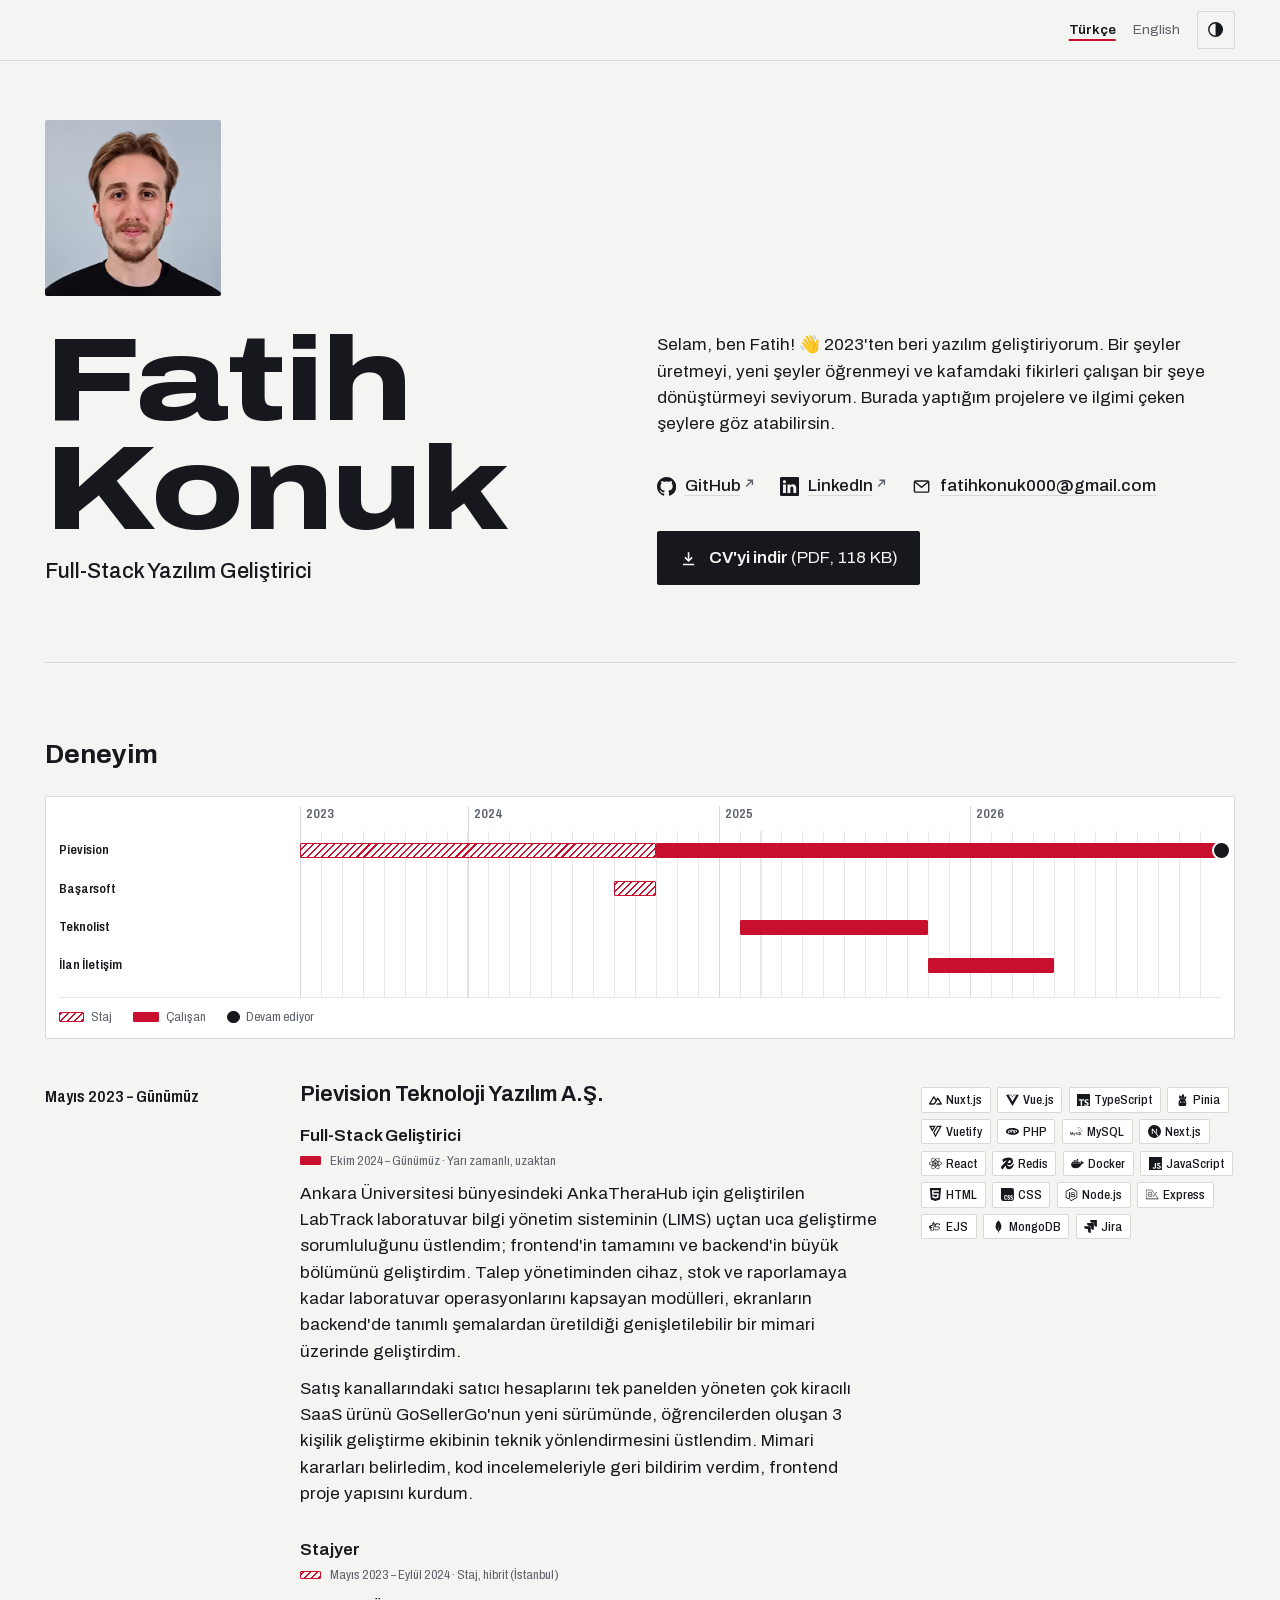
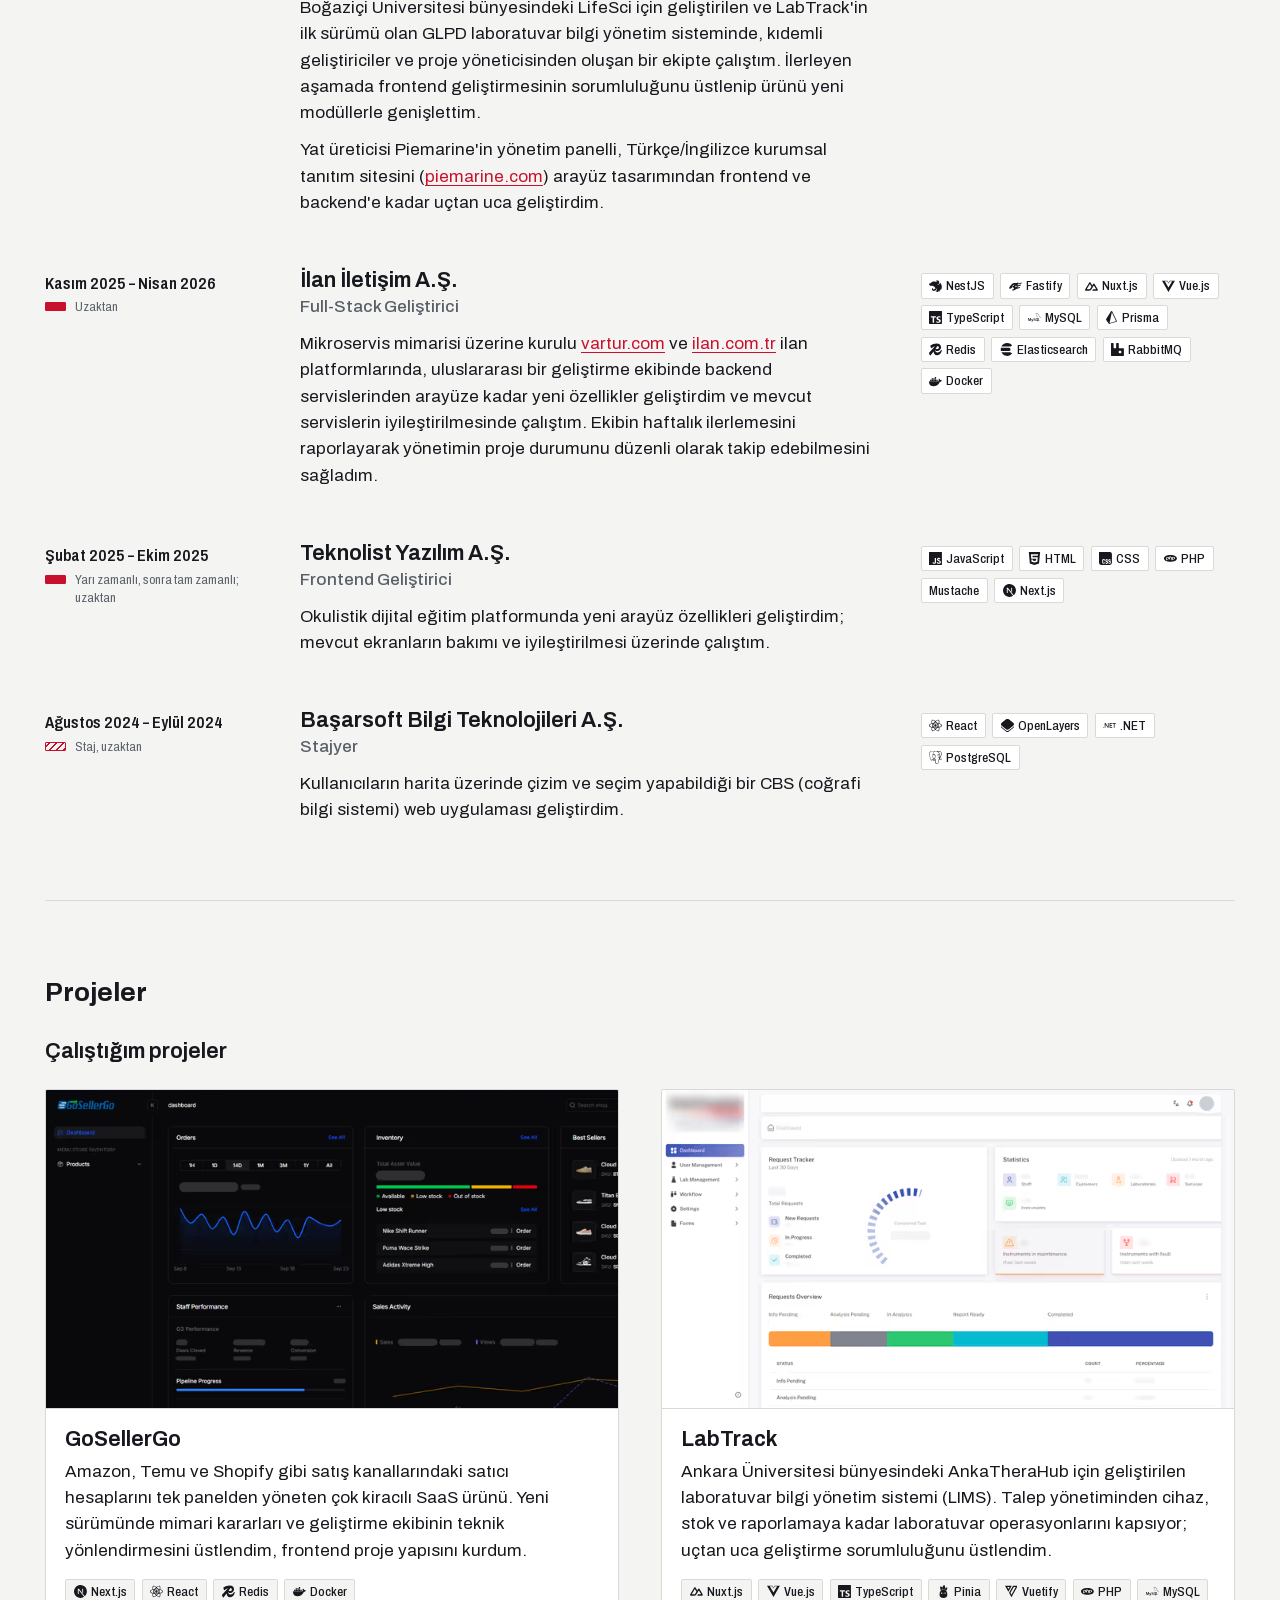
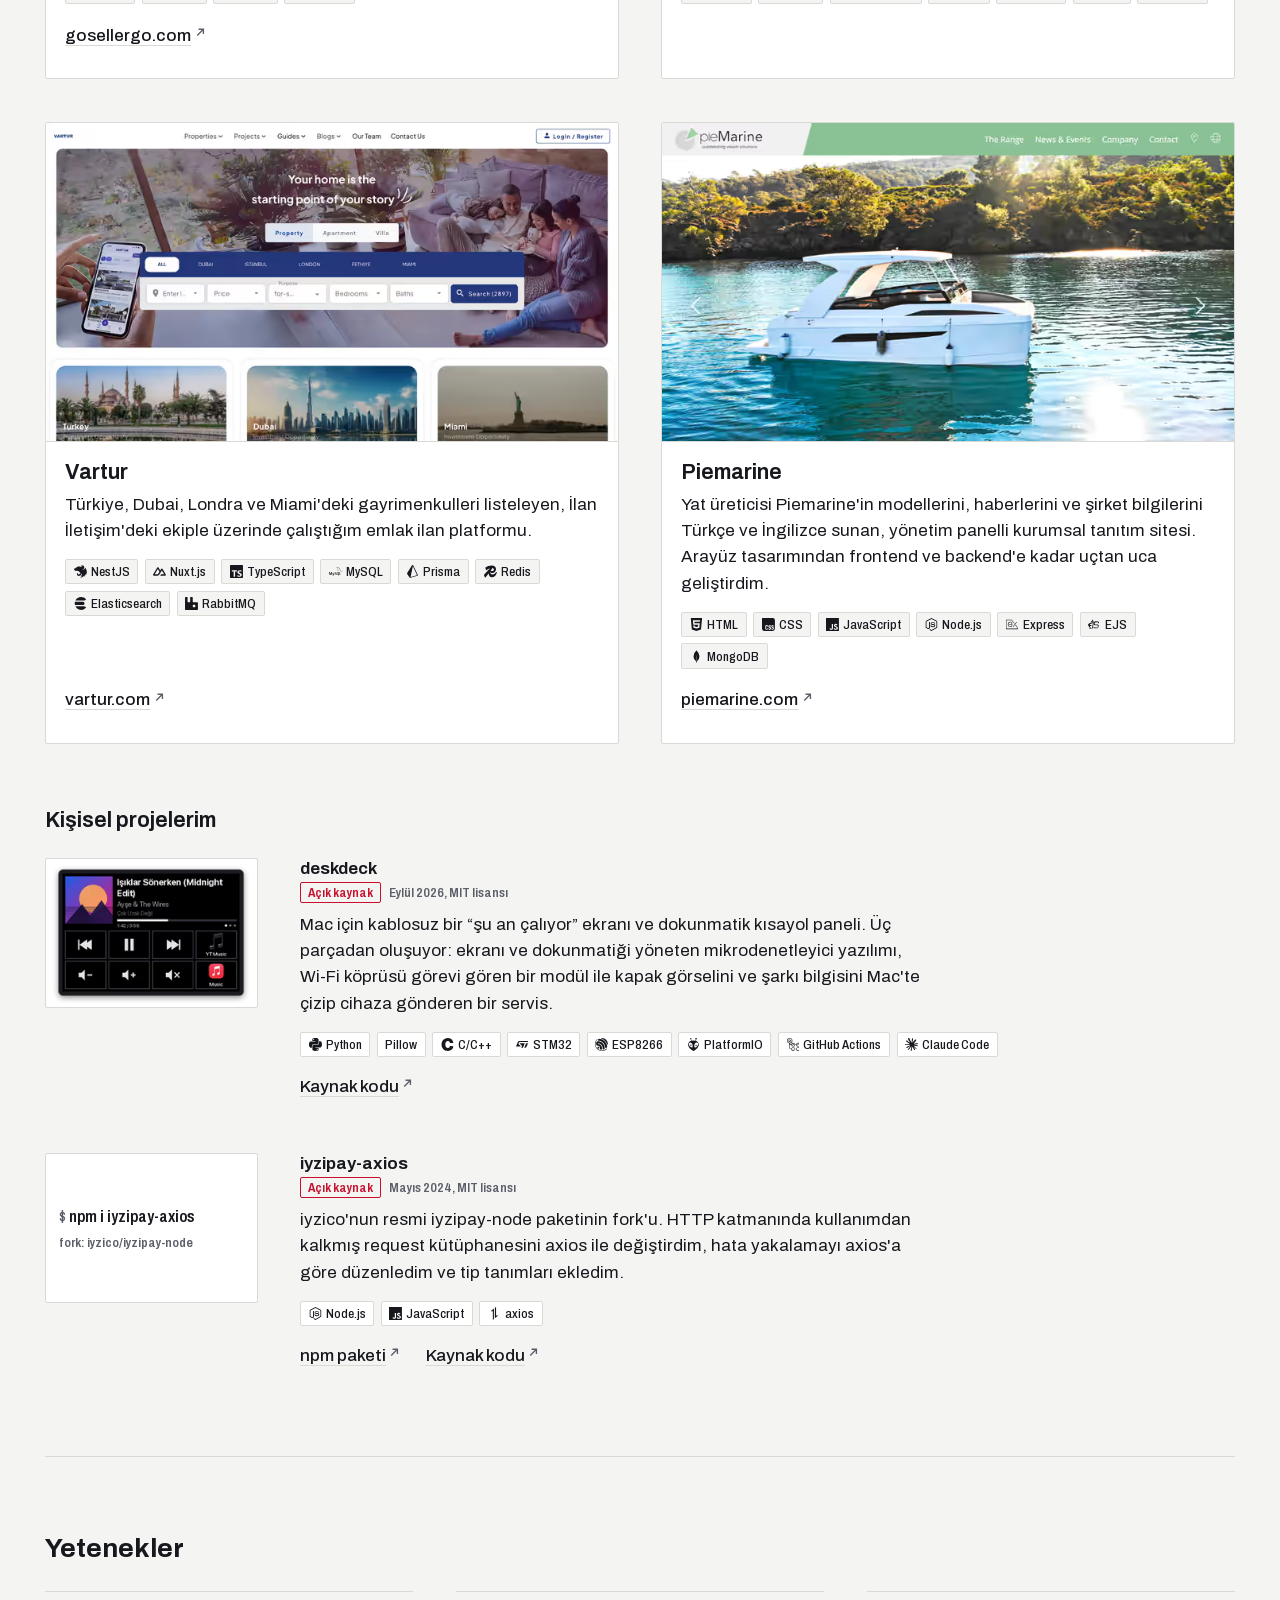
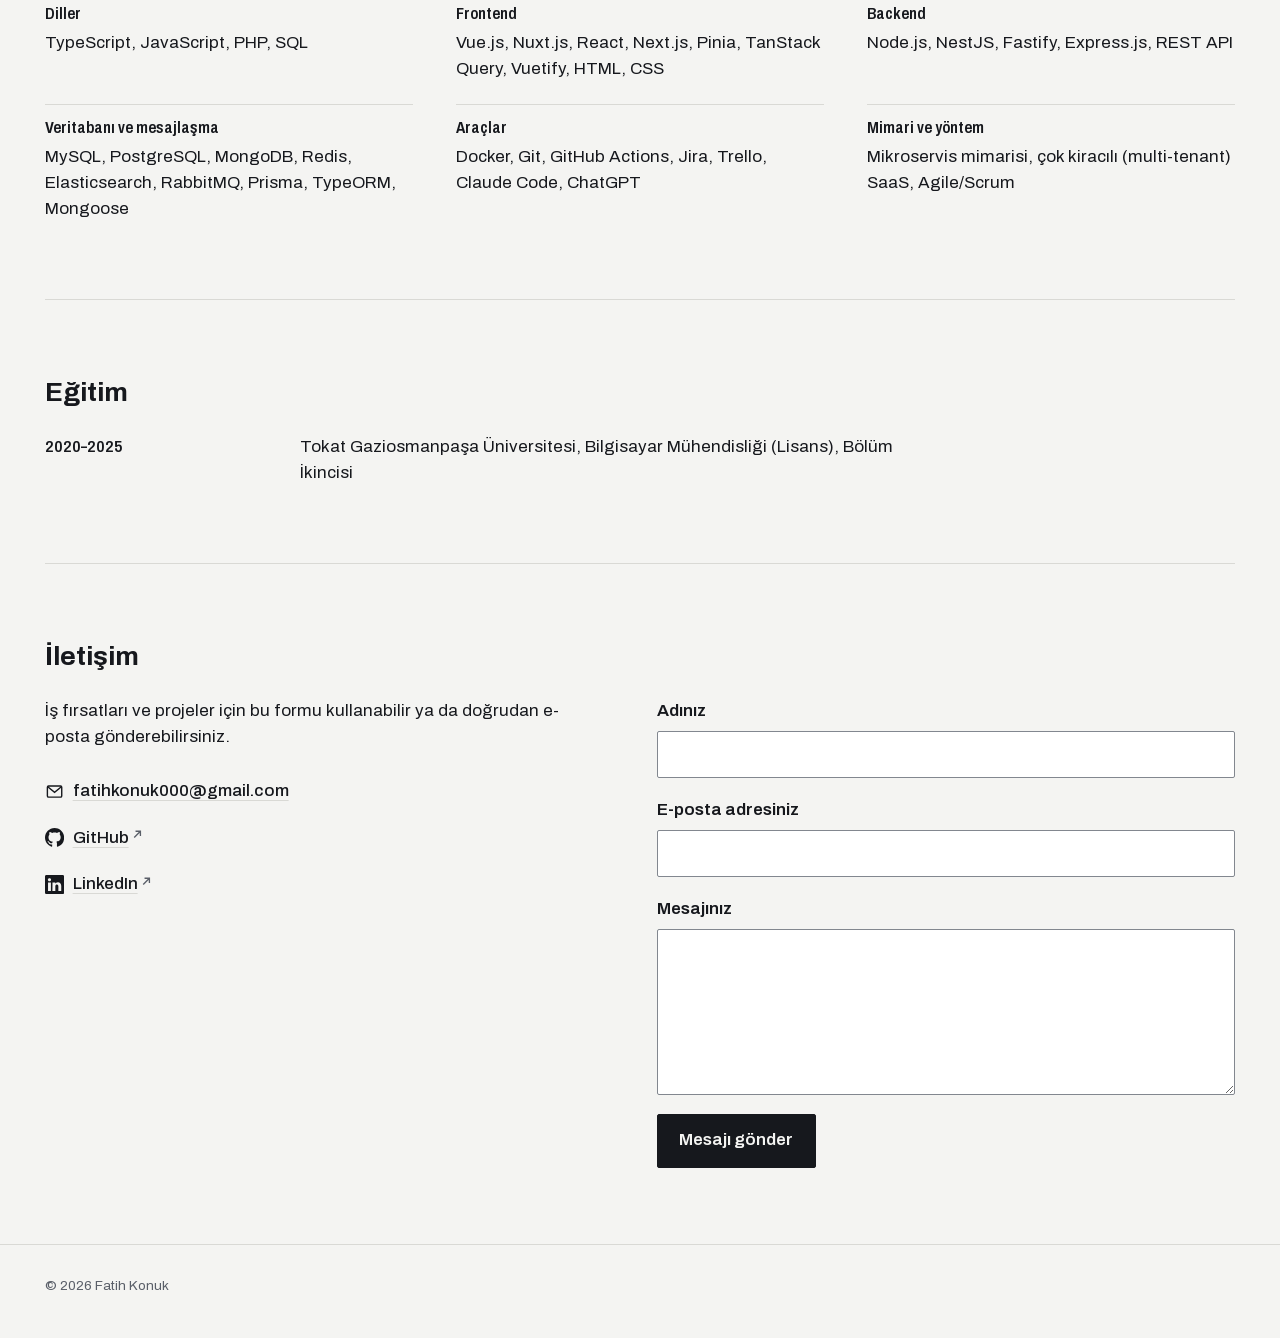
==== commit b3c12d71: "Use the CV's company names for Teknolist and Başarsoft Teknolist is now Teknolist Yazılım A.Ş. on bo" ====
--- a/index.html
+++ b/index.html
@@ -172,7 +172,7 @@
           <p class="kind">Yarı zamanlı, sonra tam zamanlı; uzaktan</p>
         </div>
         <div class="body">
-          <h3>Teknolist</h3>
+          <h3>Teknolist Yazılım A.Ş.</h3>
           <p class="role">Frontend Geliştirici</p>
           <p class="desc">Okulistik dijital eğitim platformunda yeni arayüz özellikleri geliştirdim; mevcut ekranların bakımı ve iyileştirilmesi üzerinde çalıştım.</p>
         </div>
